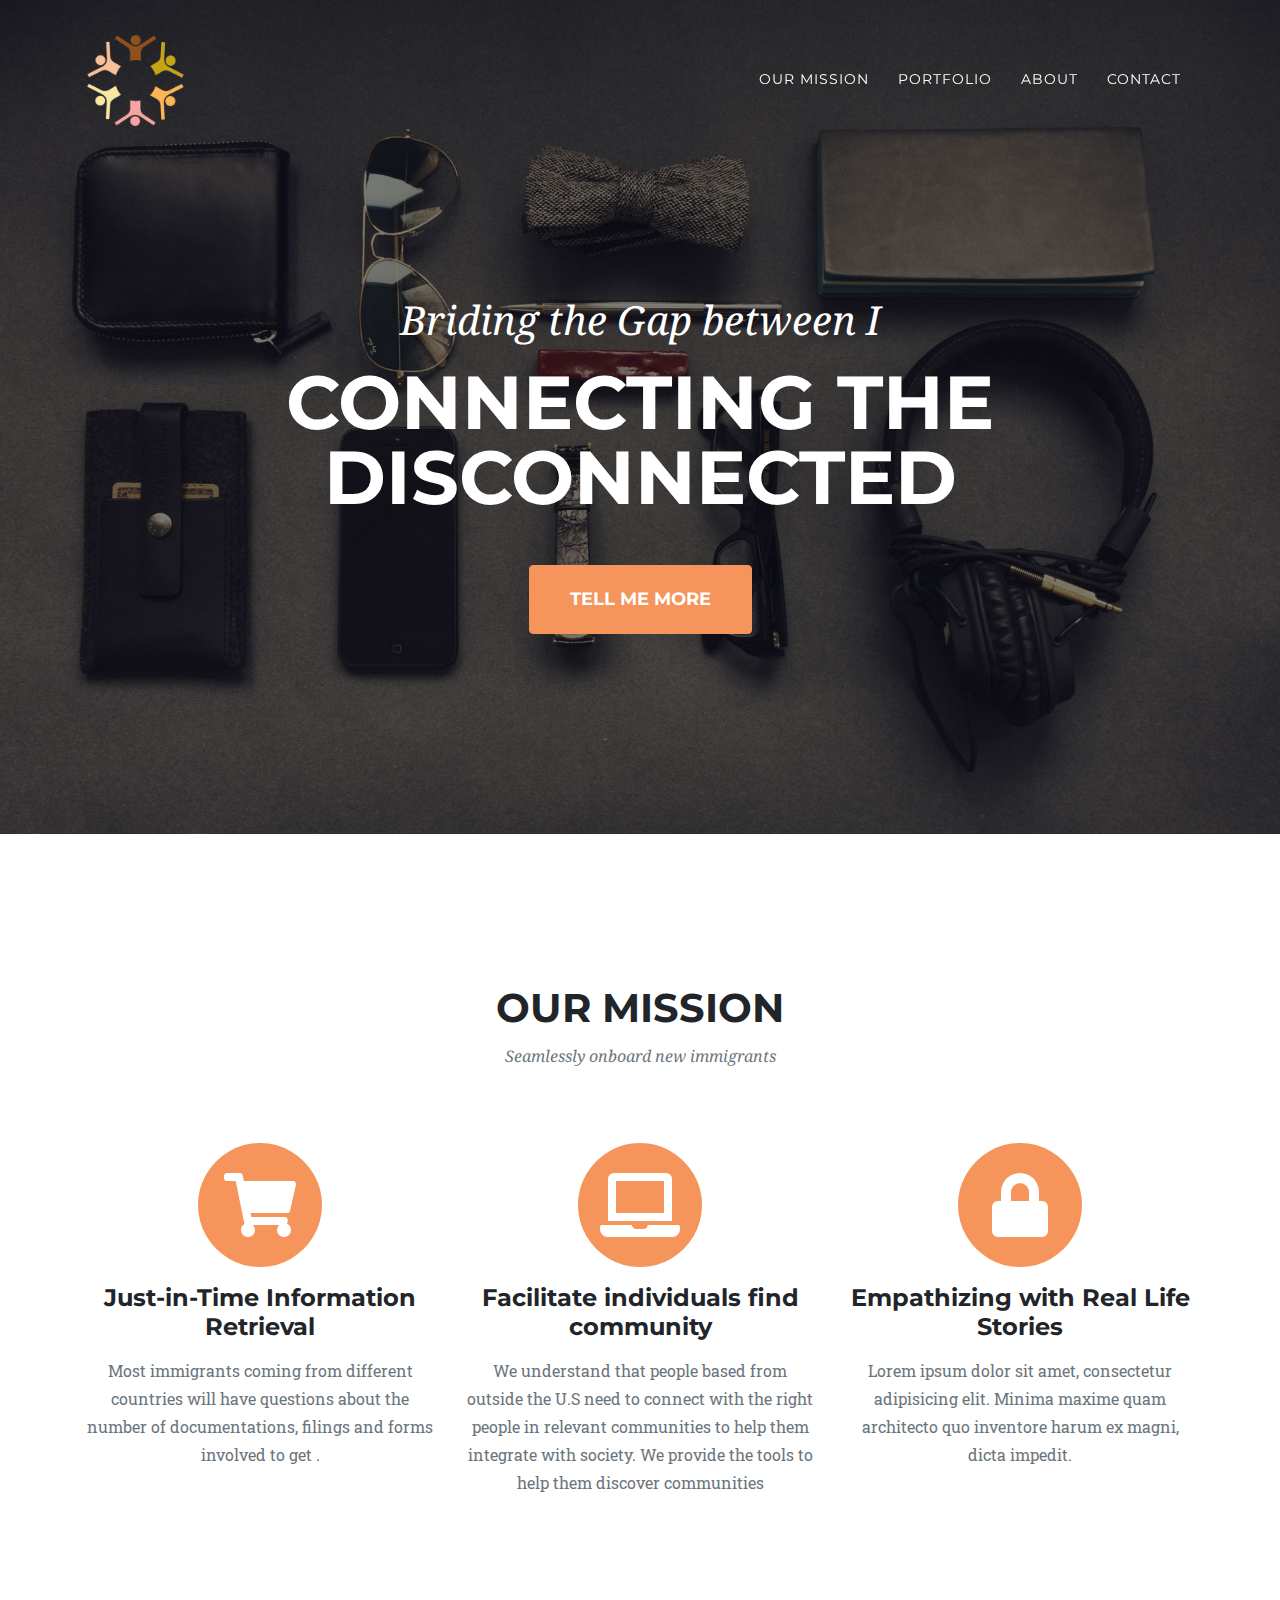
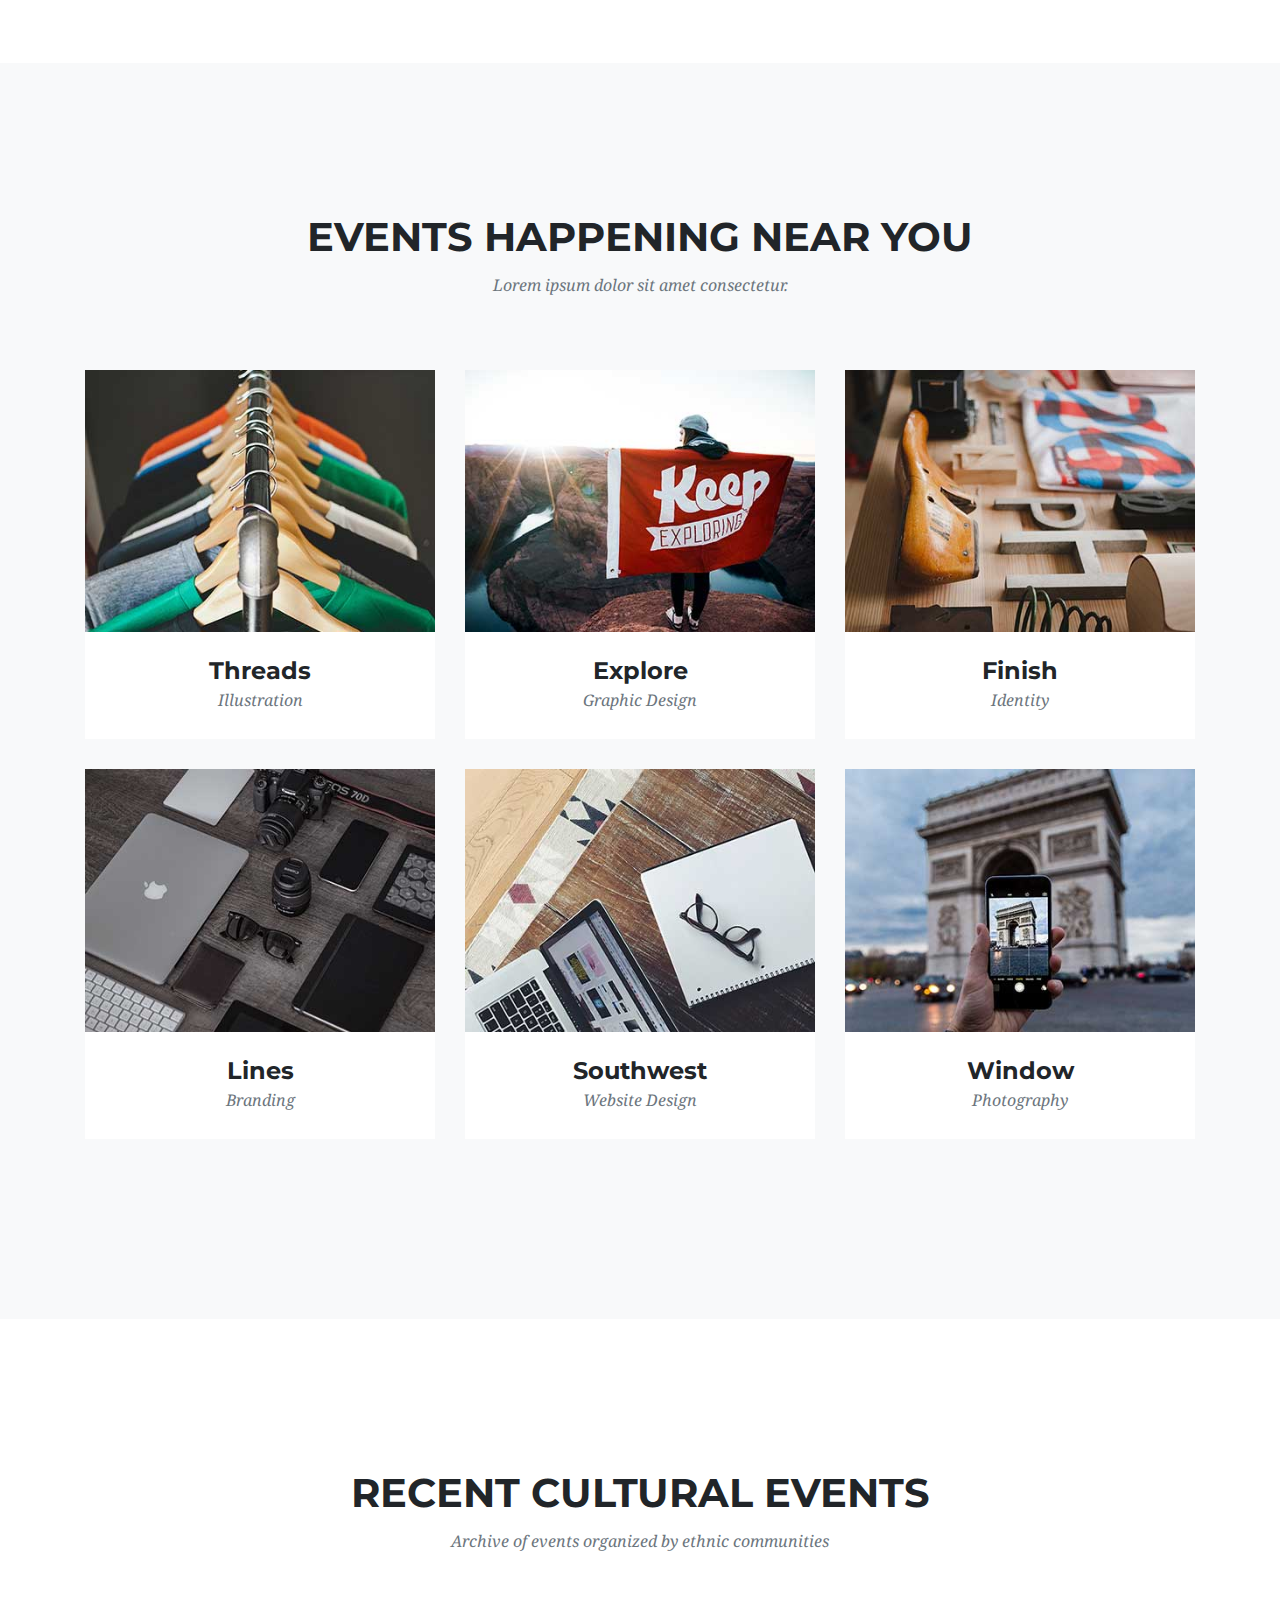
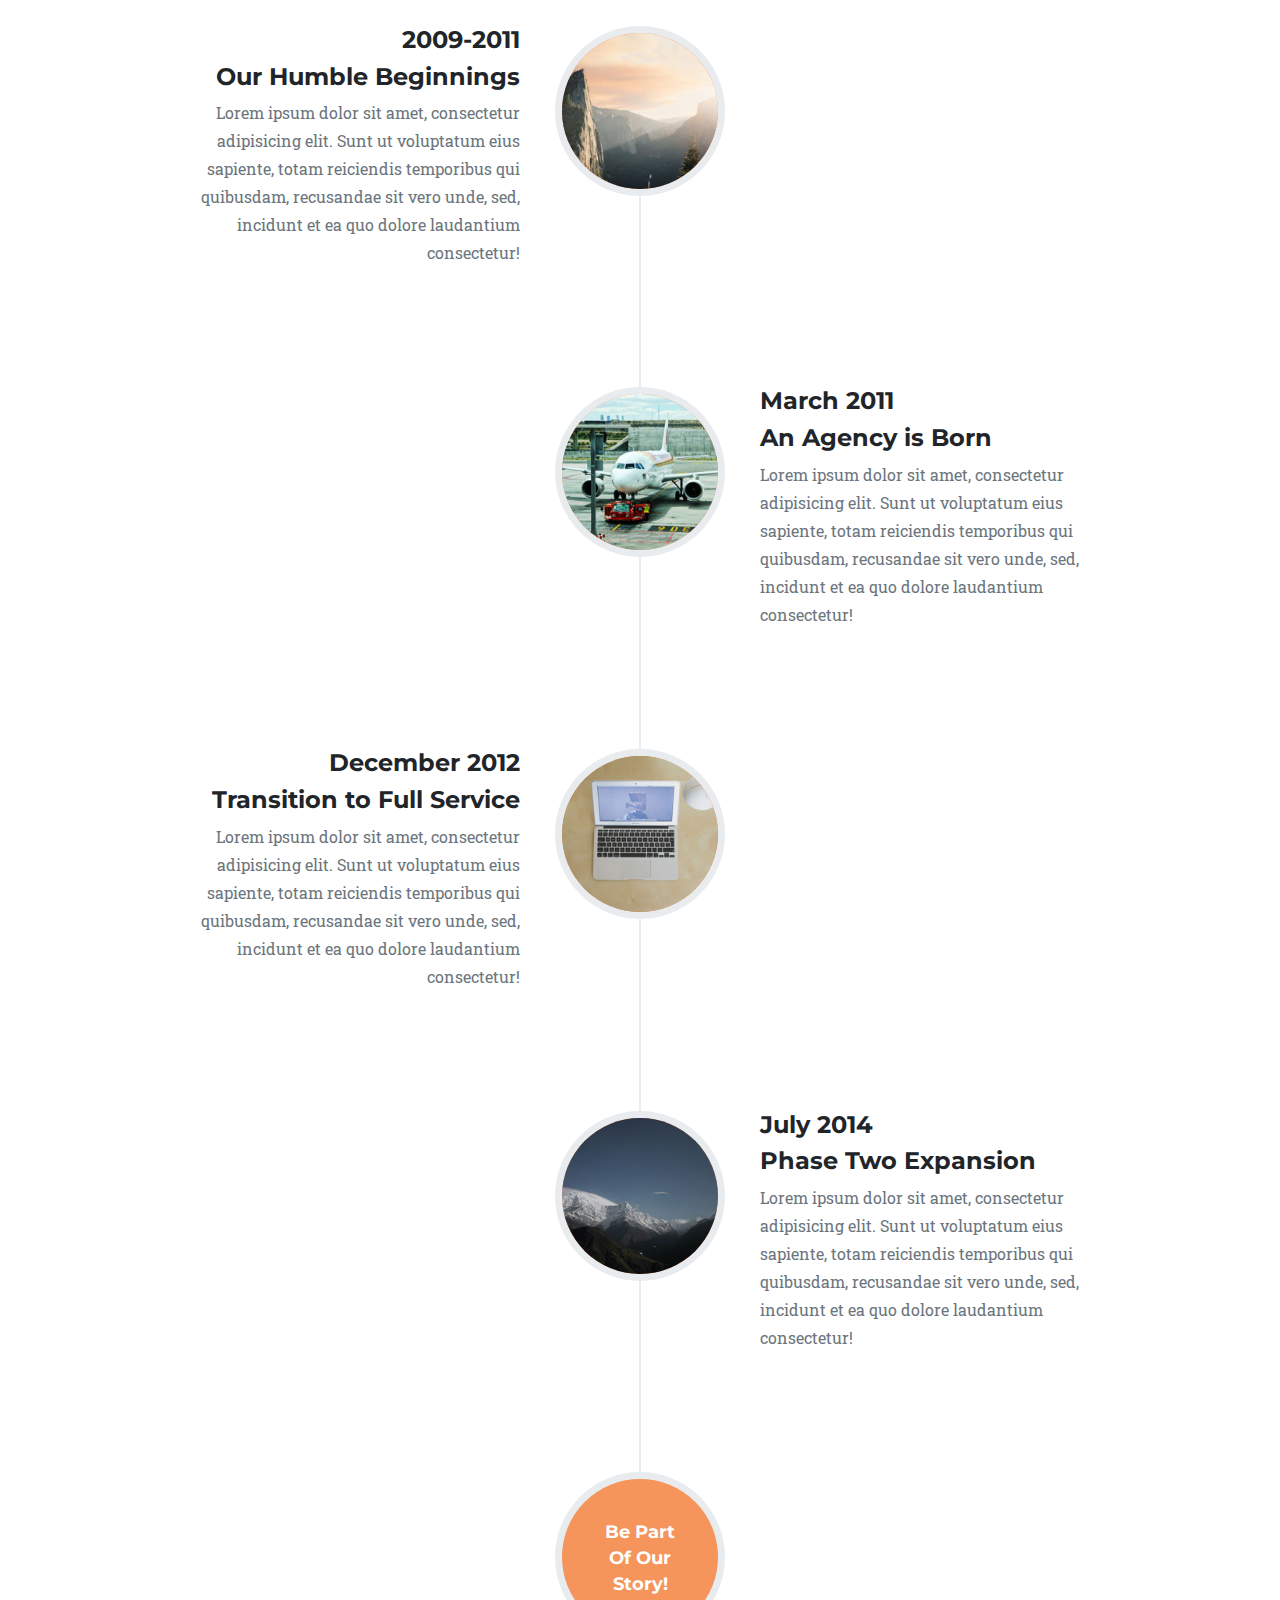
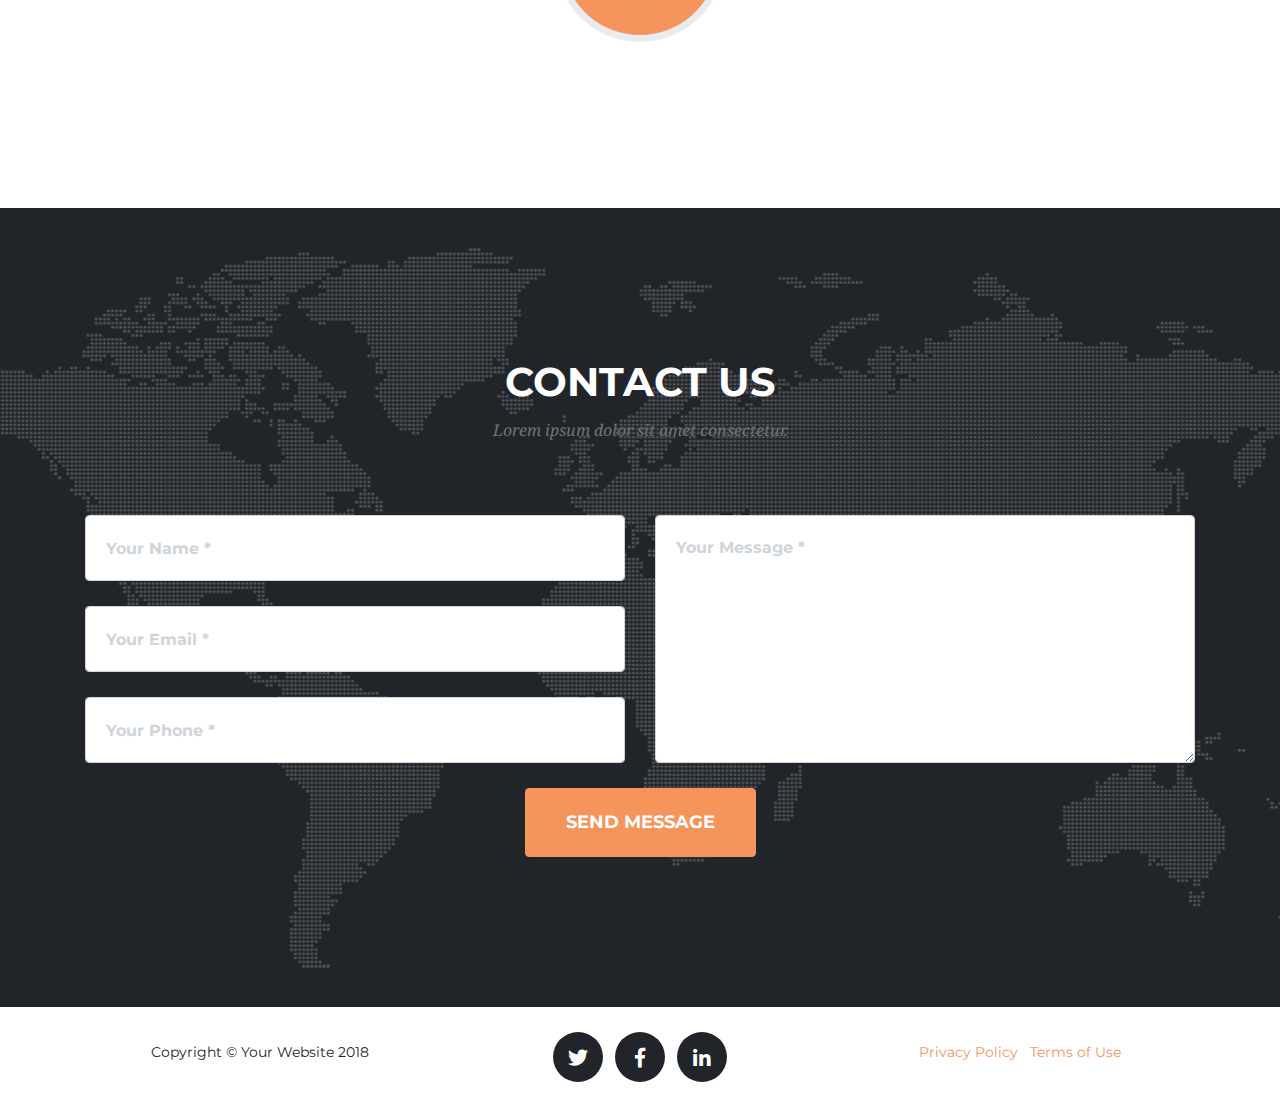
==== startbootstrap-agency/index.html @ 92b6372d "Add files via upload" ====
<!DOCTYPE html>
<html lang="en">
<!-- Mirrored from blackrockdigital.github.io/startbootstrap-agency/ by HTTrack Website Copier/3.x [XR&CO'2014], Sun, 14 Oct 2018 03:59:39 GMT -->
<!-- Added by HTTrack --><meta http-equiv="content-type" content="text/html;charset=utf-8" /><!-- /Added by HTTrack -->
<head>

    <meta charset="utf-8">
    <meta name="viewport" content="width=device-width, initial-scale=1, shrink-to-fit=no">
    <meta name="description" content="">
    <meta name="author" content="">

    <title>Agency - Start Bootstrap Theme</title>

    <!-- Bootstrap core CSS -->
    <link href="vendor/bootstrap/css/bootstrap.min.css" rel="stylesheet">

    <!-- Custom fonts for this template -->
    <link href="vendor/fontawesome-free/css/all.min.css" rel="stylesheet" type="text/css">
    <link href="https://fonts.googleapis.com/css?family=Montserrat:400,700" rel="stylesheet" type="text/css">
    <link href='https://fonts.googleapis.com/css?family=Kaushan+Script' rel='stylesheet' type='text/css'>
    <link href='https://fonts.googleapis.com/css?family=Droid+Serif:400,700,400italic,700italic' rel='stylesheet' type='text/css'>
    <link href='https://fonts.googleapis.com/css?family=Roboto+Slab:400,100,300,700' rel='stylesheet' type='text/css'>

    <!-- Custom styles for this template -->
    <link href="css/agency.min.css" rel="stylesheet">

  </head>

  <body id="page-top">

    <!-- Navigation -->
    <nav class="navbar navbar-expand-lg navbar-dark fixed-top" id="mainNav">
      <div class="container">
        <a class="navbar-brand js-scroll-trigger" id="logo" href="#page-top"><img src="img/logo.png"></a>
        <button class="navbar-toggler navbar-toggler-right" type="button" data-toggle="collapse" data-target="#navbarResponsive" aria-controls="navbarResponsive" aria-expanded="false" aria-label="Toggle navigation">
          Menu
          <i class="fas fa-bars"></i>
        </button>
        <div class="collapse navbar-collapse" id="navbarResponsive">
          <ul class="navbar-nav text-uppercase ml-auto">
            <li class="nav-item">
              <a class="nav-link js-scroll-trigger" href="#services">Our Mission</a>
            </li>
            <li class="nav-item">
              <a class="nav-link js-scroll-trigger" href="#portfolio">Portfolio</a>
            </li>
            <li class="nav-item">
              <a class="nav-link js-scroll-trigger" href="#about">About</a>
            </li>
            <li class="nav-item">
              <a class="nav-link js-scroll-trigger" href="#contact">Contact</a>
            </li>
          </ul>
        </div>
      </div>
    </nav>

    <!-- Header -->
    <header class="masthead">
      <div class="container">
        <div class="intro-text">
          <div class="intro-lead-in">Briding the Gap between I</div>
          <div class="intro-heading text-uppercase">Connecting the Disconnected</div>
          <a class="btn btn-primary btn-xl text-uppercase js-scroll-trigger" href="#services">Tell Me More</a>
        </div>
      </div>
    </header>

    <!-- Services -->
    <section id="services">
      <div class="container">
        <div class="row">
          <div class="col-lg-12 text-center">
            <h2 class="section-heading text-uppercase">Our Mission</h2>
            <h3 class="section-subheading text-muted">Seamlessly onboard new immigrants  </h3>
          </div>
        </div>
        <div class="row text-center">
          <div class="col-md-4">
            <span class="fa-stack fa-4x">
              <i class="fas fa-circle fa-stack-2x text-primary"></i>
              <i class="fas fa-shopping-cart fa-stack-1x fa-inverse"></i>
            </span>
            <h4 class="service-heading">Just-in-Time Information Retrieval</h4>
            <p class="text-muted">Most immigrants coming from different countries will have questions about the number of 
            documentations, filings and forms involved to get .</p>
          </div>
          <div class="col-md-4">
            <span class="fa-stack fa-4x">
              <i class="fas fa-circle fa-stack-2x text-primary"></i>
              <i class="fas fa-laptop fa-stack-1x fa-inverse"></i>
            </span>
            <h4 class="service-heading">Facilitate individuals find community</h4>
            <p class="text-muted">We understand that people based from outside the U.S need to connect with the right people in relevant  
            communities to help them integrate with society. We provide the tools to help them discover communities             
            </p>
          </div>
          <div class="col-md-4">
            <span class="fa-stack fa-4x">
              <i class="fas fa-circle fa-stack-2x text-primary"></i>
              <i class="fas fa-lock fa-stack-1x fa-inverse"></i>
            </span>
            <h4 class="service-heading">Empathizing with Real Life Stories</h4>
            <p class="text-muted">Lorem ipsum dolor sit amet, consectetur adipisicing elit. Minima maxime quam architecto quo inventore harum ex magni, dicta impedit.</p>
          </div>
        </div>
      </div>
    </section>

    <!-- Portfolio Grid -->
    <section class="bg-light" id="portfolio">
      <div class="container">
        <div class="row">
          <div class="col-lg-12 text-center">
            <h2 class="section-heading text-uppercase">Events Happening Near You</h2>
            <h3 class="section-subheading text-muted">Lorem ipsum dolor sit amet consectetur.</h3>
          </div>
        </div>
        <div class="row">
          <div class="col-md-4 col-sm-6 portfolio-item">
            <a class="portfolio-link" data-toggle="modal" href="#portfolioModal1">
              <div class="portfolio-hover">
                <div class="portfolio-hover-content">
                  <i class="fas fa-plus fa-3x"></i>
                </div>
              </div>
              <img class="img-fluid" src="img/portfolio/01-thumbnail.jpg" alt="">
            </a>
            <div class="portfolio-caption">
              <h4>Threads</h4>
              <p class="text-muted">Illustration</p>
            </div>
          </div>
          <div class="col-md-4 col-sm-6 portfolio-item">
            <a class="portfolio-link" data-toggle="modal" href="#portfolioModal2">
              <div class="portfolio-hover">
                <div class="portfolio-hover-content">
                  <i class="fas fa-plus fa-3x"></i>
                </div>
              </div>
              <img class="img-fluid" src="img/portfolio/02-thumbnail.jpg" alt="">
            </a>
            <div class="portfolio-caption">
              <h4>Explore</h4>
              <p class="text-muted">Graphic Design</p>
            </div>
          </div>
          <div class="col-md-4 col-sm-6 portfolio-item">
            <a class="portfolio-link" data-toggle="modal" href="#portfolioModal3">
              <div class="portfolio-hover">
                <div class="portfolio-hover-content">
                  <i class="fas fa-plus fa-3x"></i>
                </div>
              </div>
              <img class="img-fluid" src="img/portfolio/03-thumbnail.jpg" alt="">
            </a>
            <div class="portfolio-caption">
              <h4>Finish</h4>
              <p class="text-muted">Identity</p>
            </div>
          </div>
          <div class="col-md-4 col-sm-6 portfolio-item">
            <a class="portfolio-link" data-toggle="modal" href="#portfolioModal4">
              <div class="portfolio-hover">
                <div class="portfolio-hover-content">
                  <i class="fas fa-plus fa-3x"></i>
                </div>
              </div>
              <img class="img-fluid" src="img/portfolio/04-thumbnail.jpg" alt="">
            </a>
            <div class="portfolio-caption">
              <h4>Lines</h4>
              <p class="text-muted">Branding</p>
            </div>
          </div>
          <div class="col-md-4 col-sm-6 portfolio-item">
            <a class="portfolio-link" data-toggle="modal" href="#portfolioModal5">
              <div class="portfolio-hover">
                <div class="portfolio-hover-content">
                  <i class="fas fa-plus fa-3x"></i>
                </div>
              </div>
              <img class="img-fluid" src="img/portfolio/05-thumbnail.jpg" alt="">
            </a>
            <div class="portfolio-caption">
              <h4>Southwest</h4>
              <p class="text-muted">Website Design</p>
            </div>
          </div>
          <div class="col-md-4 col-sm-6 portfolio-item">
            <a class="portfolio-link" data-toggle="modal" href="#portfolioModal6">
              <div class="portfolio-hover">
                <div class="portfolio-hover-content">
                  <i class="fas fa-plus fa-3x"></i>
                </div>
              </div>
              <img class="img-fluid" src="img/portfolio/06-thumbnail.jpg" alt="">
            </a>
            <div class="portfolio-caption">
              <h4>Window</h4>
              <p class="text-muted">Photography</p>
            </div>
          </div>
        </div>
      </div>
    </section>

    <!-- About -->
    <section id="about">
      <div class="container">
        <div class="row">
          <div class="col-lg-12 text-center">
            <h2 class="section-heading text-uppercase">Recent Cultural Events</h2>
            <h3 class="section-subheading text-muted">Archive of events organized by ethnic communities</h3>
          </div>
        </div>
        <div class="row">
          <div class="col-lg-12">
            <ul class="timeline">
              <li>
                <div class="timeline-image">
                  <img class="rounded-circle img-fluid" src="img/about/1.jpg" alt="">
                </div>
                <div class="timeline-panel">
                  <div class="timeline-heading">
                    <h4>2009-2011</h4>
                    <h4 class="subheading">Our Humble Beginnings</h4>
                  </div>
                  <div class="timeline-body">
                    <p class="text-muted">Lorem ipsum dolor sit amet, consectetur adipisicing elit. Sunt ut voluptatum eius sapiente, totam reiciendis temporibus qui quibusdam, recusandae sit vero unde, sed, incidunt et ea quo dolore laudantium consectetur!</p>
                  </div>
                </div>
              </li>
              <li class="timeline-inverted">
                <div class="timeline-image">
                  <img class="rounded-circle img-fluid" src="img/about/2.jpg" alt="">
                </div>
                <div class="timeline-panel">
                  <div class="timeline-heading">
                    <h4>March 2011</h4>
                    <h4 class="subheading">An Agency is Born</h4>
                  </div>
                  <div class="timeline-body">
                    <p class="text-muted">Lorem ipsum dolor sit amet, consectetur adipisicing elit. Sunt ut voluptatum eius sapiente, totam reiciendis temporibus qui quibusdam, recusandae sit vero unde, sed, incidunt et ea quo dolore laudantium consectetur!</p>
                  </div>
                </div>
              </li>
              <li>
                <div class="timeline-image">
                  <img class="rounded-circle img-fluid" src="img/about/3.jpg" alt="">
                </div>
                <div class="timeline-panel">
                  <div class="timeline-heading">
                    <h4>December 2012</h4>
                    <h4 class="subheading">Transition to Full Service</h4>
                  </div>
                  <div class="timeline-body">
                    <p class="text-muted">Lorem ipsum dolor sit amet, consectetur adipisicing elit. Sunt ut voluptatum eius sapiente, totam reiciendis temporibus qui quibusdam, recusandae sit vero unde, sed, incidunt et ea quo dolore laudantium consectetur!</p>
                  </div>
                </div>
              </li>
              <li class="timeline-inverted">
                <div class="timeline-image">
                  <img class="rounded-circle img-fluid" src="img/about/4.jpg" alt="">
                </div>
                <div class="timeline-panel">
                  <div class="timeline-heading">
                    <h4>July 2014</h4>
                    <h4 class="subheading">Phase Two Expansion</h4>
                  </div>
                  <div class="timeline-body">
                    <p class="text-muted">Lorem ipsum dolor sit amet, consectetur adipisicing elit. Sunt ut voluptatum eius sapiente, totam reiciendis temporibus qui quibusdam, recusandae sit vero unde, sed, incidunt et ea quo dolore laudantium consectetur!</p>
                  </div>
                </div>
              </li>
              <li class="timeline-inverted">
                <div class="timeline-image">
                  <h4>Be Part
                    <br>Of Our
                    <br>Story!</h4>
                </div>
              </li>
            </ul>
          </div>
        </div>
      </div>
    </section>

    <!-- Contact -->
    <section id="contact">
      <div class="container">
        <div class="row">
          <div class="col-lg-12 text-center">
            <h2 class="section-heading text-uppercase">Contact Us</h2>
            <h3 class="section-subheading text-muted">Lorem ipsum dolor sit amet consectetur.</h3>
          </div>
        </div>
        <div class="row">
          <div class="col-lg-12">
            <form id="contactForm" name="sentMessage" novalidate="novalidate">
              <div class="row">
                <div class="col-md-6">
                  <div class="form-group">
                    <input class="form-control" id="name" type="text" placeholder="Your Name *" required="required" data-validation-required-message="Please enter your name.">
                    <p class="help-block text-danger"></p>
                  </div>
                  <div class="form-group">
                    <input class="form-control" id="email" type="email" placeholder="Your Email *" required="required" data-validation-required-message="Please enter your email address.">
                    <p class="help-block text-danger"></p>
                  </div>
                  <div class="form-group">
                    <input class="form-control" id="phone" type="tel" placeholder="Your Phone *" required="required" data-validation-required-message="Please enter your phone number.">
                    <p class="help-block text-danger"></p>
                  </div>
                </div>
                <div class="col-md-6">
                  <div class="form-group">
                    <textarea class="form-control" id="message" placeholder="Your Message *" required="required" data-validation-required-message="Please enter a message."></textarea>
                    <p class="help-block text-danger"></p>
                  </div>
                </div>
                <div class="clearfix"></div>
                <div class="col-lg-12 text-center">
                  <div id="success"></div>
                  <button id="sendMessageButton" class="btn btn-primary btn-xl text-uppercase" type="submit">Send Message</button>
                </div>
              </div>
            </form>
          </div>
        </div>
      </div>
    </section>

    <!-- Footer -->
    <footer>
      <div class="container">
        <div class="row">
          <div class="col-md-4">
            <span class="copyright">Copyright &copy; Your Website 2018</span>
          </div>
          <div class="col-md-4">
            <ul class="list-inline social-buttons">
              <li class="list-inline-item">
                <a href="#">
                  <i class="fab fa-twitter"></i>
                </a>
              </li>
              <li class="list-inline-item">
                <a href="#">
                  <i class="fab fa-facebook-f"></i>
                </a>
              </li>
              <li class="list-inline-item">
                <a href="#">
                  <i class="fab fa-linkedin-in"></i>
                </a>
              </li>
            </ul>
          </div>
          <div class="col-md-4">
            <ul class="list-inline quicklinks">
              <li class="list-inline-item">
                <a href="#">Privacy Policy</a>
              </li>
              <li class="list-inline-item">
                <a href="#">Terms of Use</a>
              </li>
            </ul>
          </div>
        </div>
      </div>
    </footer>

    <!-- Portfolio Modals -->

    <!-- Modal 1 -->
    <div class="portfolio-modal modal fade" id="portfolioModal1" tabindex="-1" role="dialog" aria-hidden="true">
      <div class="modal-dialog">
        <div class="modal-content">
          <div class="close-modal" data-dismiss="modal">
            <div class="lr">
              <div class="rl"></div>
            </div>
          </div>
          <div class="container">
            <div class="row">
              <div class="col-lg-8 mx-auto">
                <div class="modal-body">
                  <!-- Project Details Go Here -->
                  <h2 class="text-uppercase">Project Name</h2>
                  <p class="item-intro text-muted">Lorem ipsum dolor sit amet consectetur.</p>
                  <img class="img-fluid d-block mx-auto" src="img/portfolio/01-full.jpg" alt="">
                  <p>Use this area to describe your project. Lorem ipsum dolor sit amet, consectetur adipisicing elit. Est blanditiis dolorem culpa incidunt minus dignissimos deserunt repellat aperiam quasi sunt officia expedita beatae cupiditate, maiores repudiandae, nostrum, reiciendis facere nemo!</p>
                  <ul class="list-inline">
                    <li>Date: January 2017</li>
                    <li>Client: Threads</li>
                    <li>Category: Illustration</li>
                  </ul>
                  <button class="btn btn-primary" data-dismiss="modal" type="button">
                    <i class="fas fa-times"></i>
                    Close Project</button>
                </div>
              </div>
            </div>
          </div>
        </div>
      </div>
    </div>

    <!-- Modal 2 -->
    <div class="portfolio-modal modal fade" id="portfolioModal2" tabindex="-1" role="dialog" aria-hidden="true">
      <div class="modal-dialog">
        <div class="modal-content">
          <div class="close-modal" data-dismiss="modal">
            <div class="lr">
              <div class="rl"></div>
            </div>
          </div>
          <div class="container">
            <div class="row">
              <div class="col-lg-8 mx-auto">
                <div class="modal-body">
                  <!-- Project Details Go Here -->
                  <h2 class="text-uppercase">Project Name</h2>
                  <p class="item-intro text-muted">Lorem ipsum dolor sit amet consectetur.</p>
                  <img class="img-fluid d-block mx-auto" src="img/portfolio/02-full.jpg" alt="">
                  <p>Use this area to describe your project. Lorem ipsum dolor sit amet, consectetur adipisicing elit. Est blanditiis dolorem culpa incidunt minus dignissimos deserunt repellat aperiam quasi sunt officia expedita beatae cupiditate, maiores repudiandae, nostrum, reiciendis facere nemo!</p>
                  <ul class="list-inline">
                    <li>Date: January 2017</li>
                    <li>Client: Explore</li>
                    <li>Category: Graphic Design</li>
                  </ul>
                  <button class="btn btn-primary" data-dismiss="modal" type="button">
                    <i class="fas fa-times"></i>
                    Close Project</button>
                </div>
              </div>
            </div>
          </div>
        </div>
      </div>
    </div>

    <!-- Modal 3 -->
    <div class="portfolio-modal modal fade" id="portfolioModal3" tabindex="-1" role="dialog" aria-hidden="true">
      <div class="modal-dialog">
        <div class="modal-content">
          <div class="close-modal" data-dismiss="modal">
            <div class="lr">
              <div class="rl"></div>
            </div>
          </div>
          <div class="container">
            <div class="row">
              <div class="col-lg-8 mx-auto">
                <div class="modal-body">
                  <!-- Project Details Go Here -->
                  <h2 class="text-uppercase">Project Name</h2>
                  <p class="item-intro text-muted">Lorem ipsum dolor sit amet consectetur.</p>
                  <img class="img-fluid d-block mx-auto" src="img/portfolio/03-full.jpg" alt="">
                  <p>Use this area to describe your project. Lorem ipsum dolor sit amet, consectetur adipisicing elit. Est blanditiis dolorem culpa incidunt minus dignissimos deserunt repellat aperiam quasi sunt officia expedita beatae cupiditate, maiores repudiandae, nostrum, reiciendis facere nemo!</p>
                  <ul class="list-inline">
                    <li>Date: January 2017</li>
                    <li>Client: Finish</li>
                    <li>Category: Identity</li>
                  </ul>
                  <button class="btn btn-primary" data-dismiss="modal" type="button">
                    <i class="fas fa-times"></i>
                    Close Project</button>
                </div>
              </div>
            </div>
          </div>
        </div>
      </div>
    </div>

    <!-- Modal 4 -->
    <div class="portfolio-modal modal fade" id="portfolioModal4" tabindex="-1" role="dialog" aria-hidden="true">
      <div class="modal-dialog">
        <div class="modal-content">
          <div class="close-modal" data-dismiss="modal">
            <div class="lr">
              <div class="rl"></div>
            </div>
          </div>
          <div class="container">
            <div class="row">
              <div class="col-lg-8 mx-auto">
                <div class="modal-body">
                  <!-- Project Details Go Here -->
                  <h2 class="text-uppercase">Project Name</h2>
                  <p class="item-intro text-muted">Lorem ipsum dolor sit amet consectetur.</p>
                  <img class="img-fluid d-block mx-auto" src="img/portfolio/04-full.jpg" alt="">
                  <p>Use this area to describe your project. Lorem ipsum dolor sit amet, consectetur adipisicing elit. Est blanditiis dolorem culpa incidunt minus dignissimos deserunt repellat aperiam quasi sunt officia expedita beatae cupiditate, maiores repudiandae, nostrum, reiciendis facere nemo!</p>
                  <ul class="list-inline">
                    <li>Date: January 2017</li>
                    <li>Client: Lines</li>
                    <li>Category: Branding</li>
                  </ul>
                  <button class="btn btn-primary" data-dismiss="modal" type="button">
                    <i class="fas fa-times"></i>
                    Close Project</button>
                </div>
              </div>
            </div>
          </div>
        </div>
      </div>
    </div>

    <!-- Modal 5 -->
    <div class="portfolio-modal modal fade" id="portfolioModal5" tabindex="-1" role="dialog" aria-hidden="true">
      <div class="modal-dialog">
        <div class="modal-content">
          <div class="close-modal" data-dismiss="modal">
            <div class="lr">
              <div class="rl"></div>
            </div>
          </div>
          <div class="container">
            <div class="row">
              <div class="col-lg-8 mx-auto">
                <div class="modal-body">
                  <!-- Project Details Go Here -->
                  <h2 class="text-uppercase">Project Name</h2>
                  <p class="item-intro text-muted">Lorem ipsum dolor sit amet consectetur.</p>
                  <img class="img-fluid d-block mx-auto" src="img/portfolio/05-full.jpg" alt="">
                  <p>Use this area to describe your project. Lorem ipsum dolor sit amet, consectetur adipisicing elit. Est blanditiis dolorem culpa incidunt minus dignissimos deserunt repellat aperiam quasi sunt officia expedita beatae cupiditate, maiores repudiandae, nostrum, reiciendis facere nemo!</p>
                  <ul class="list-inline">
                    <li>Date: January 2017</li>
                    <li>Client: Southwest</li>
                    <li>Category: Website Design</li>
                  </ul>
                  <button class="btn btn-primary" data-dismiss="modal" type="button">
                    <i class="fas fa-times"></i>
                    Close Project</button>
                </div>
              </div>
            </div>
          </div>
        </div>
      </div>
    </div>

    <!-- Modal 6 -->
    <div class="portfolio-modal modal fade" id="portfolioModal6" tabindex="-1" role="dialog" aria-hidden="true">
      <div class="modal-dialog">
        <div class="modal-content">
          <div class="close-modal" data-dismiss="modal">
            <div class="lr">
              <div class="rl"></div>
            </div>
          </div>
          <div class="container">
            <div class="row">
              <div class="col-lg-8 mx-auto">
                <div class="modal-body">
                  <!-- Project Details Go Here -->
                  <h2 class="text-uppercase">Project Name</h2>
                  <p class="item-intro text-muted">Lorem ipsum dolor sit amet consectetur.</p>
                  <img class="img-fluid d-block mx-auto" src="img/portfolio/06-full.jpg" alt="">
                  <p>Use this area to describe your project. Lorem ipsum dolor sit amet, consectetur adipisicing elit. Est blanditiis dolorem culpa incidunt minus dignissimos deserunt repellat aperiam quasi sunt officia expedita beatae cupiditate, maiores repudiandae, nostrum, reiciendis facere nemo!</p>
                  <ul class="list-inline">
                    <li>Date: January 2017</li>
                    <li>Client: Window</li>
                    <li>Category: Photography</li>
                  </ul>
                  <button class="btn btn-primary" data-dismiss="modal" type="button">
                    <i class="fas fa-times"></i>
                    Close Project</button>
                </div>
              </div>
            </div>
          </div>
        </div>
      </div>
    </div>

    <!-- Bootstrap core JavaScript -->
    <script src="vendor/jquery/jquery.min.js"></script>
    <script src="vendor/bootstrap/js/bootstrap.bundle.min.js"></script>

    <!-- Plugin JavaScript -->
    <script src="vendor/jquery-easing/jquery.easing.min.js"></script>

    <!-- Contact form JavaScript -->
    <script src="js/jqBootstrapValidation.js"></script>
    <script src="js/contact_me.js"></script>

    <!-- Custom scripts for this template -->
    <script src="js/agency.min.js"></script>

  </body>


<!-- Mirrored from blackrockdigital.github.io/startbootstrap-agency/ by HTTrack Website Copier/3.x [XR&CO'2014], Sun, 14 Oct 2018 03:59:47 GMT -->
</html>
---- startbootstrap-agency/vendor/fontawesome-free/css/all.min.css ----
/*!
 * Font Awesome Free 5.3.1 by @fontawesome - https://fontawesome.com
 * License - https://fontawesome.com/license/free (Icons: CC BY 4.0, Fonts: SIL OFL 1.1, Code: MIT License)
 */
.fa,.fab,.fal,.far,.fas{-moz-osx-font-smoothing:grayscale;-webkit-font-smoothing:antialiased;display:inline-block;font-style:normal;font-variant:normal;text-rendering:auto;line-height:1}.fa-lg{font-size:1.33333em;line-height:.75em;vertical-align:-.0667em}.fa-xs{font-size:.75em}.fa-sm{font-size:.875em}.fa-1x{font-size:1em}.fa-2x{font-size:2em}.fa-3x{font-size:3em}.fa-4x{font-size:4em}.fa-5x{font-size:5em}.fa-6x{font-size:6em}.fa-7x{font-size:7em}.fa-8x{font-size:8em}.fa-9x{font-size:9em}.fa-10x{font-size:10em}.fa-fw{text-align:center;width:1.25em}.fa-ul{list-style-type:none;margin-left:2.5em;padding-left:0}.fa-ul>li{position:relative}.fa-li{left:-2em;position:absolute;text-align:center;width:2em;line-height:inherit}.fa-border{border:.08em solid #eee;border-radius:.1em;padding:.2em .25em .15em}.fa-pull-left{float:left}.fa-pull-right{float:right}.fa.fa-pull-left,.fab.fa-pull-left,.fal.fa-pull-left,.far.fa-pull-left,.fas.fa-pull-left{margin-right:.3em}.fa.fa-pull-right,.fab.fa-pull-right,.fal.fa-pull-right,.far.fa-pull-right,.fas.fa-pull-right{margin-left:.3em}.fa-spin{animation:fa-spin 2s infinite linear}.fa-pulse{animation:fa-spin 1s infinite steps(8)}@keyframes fa-spin{0%{transform:rotate(0deg)}to{transform:rotate(1turn)}}.fa-rotate-90{-ms-filter:"progid:DXImageTransform.Microsoft.BasicImage(rotation=1)";transform:rotate(90deg)}.fa-rotate-180{-ms-filter:"progid:DXImageTransform.Microsoft.BasicImage(rotation=2)";transform:rotate(180deg)}.fa-rotate-270{-ms-filter:"progid:DXImageTransform.Microsoft.BasicImage(rotation=3)";transform:rotate(270deg)}.fa-flip-horizontal{-ms-filter:"progid:DXImageTransform.Microsoft.BasicImage(rotation=0, mirror=1)";transform:scaleX(-1)}.fa-flip-vertical{transform:scaleY(-1)}.fa-flip-horizontal.fa-flip-vertical,.fa-flip-vertical{-ms-filter:"progid:DXImageTransform.Microsoft.BasicImage(rotation=2, mirror=1)"}.fa-flip-horizontal.fa-flip-vertical{transform:scale(-1)}:root .fa-flip-horizontal,:root .fa-flip-vertical,:root .fa-rotate-90,:root .fa-rotate-180,:root .fa-rotate-270{-webkit-filter:none;filter:none}.fa-stack{display:inline-block;height:2em;line-height:2em;position:relative;vertical-align:middle;width:2em}.fa-stack-1x,.fa-stack-2x{left:0;position:absolute;text-align:center;width:100%}.fa-stack-1x{line-height:inherit}.fa-stack-2x{font-size:2em}.fa-inverse{color:#fff}.fa-500px:before{content:"\f26e"}.fa-accessible-icon:before{content:"\f368"}.fa-accusoft:before{content:"\f369"}.fa-ad:before{content:"\f641"}.fa-address-book:before{content:"\f2b9"}.fa-address-card:before{content:"\f2bb"}.fa-adjust:before{content:"\f042"}.fa-adn:before{content:"\f170"}.fa-adversal:before{content:"\f36a"}.fa-affiliatetheme:before{content:"\f36b"}.fa-air-freshener:before{content:"\f5d0"}.fa-algolia:before{content:"\f36c"}.fa-align-center:before{content:"\f037"}.fa-align-justify:before{content:"\f039"}.fa-align-left:before{content:"\f036"}.fa-align-right:before{content:"\f038"}.fa-alipay:before{content:"\f642"}.fa-allergies:before{content:"\f461"}.fa-amazon:before{content:"\f270"}.fa-amazon-pay:before{content:"\f42c"}.fa-ambulance:before{content:"\f0f9"}.fa-american-sign-language-interpreting:before{content:"\f2a3"}.fa-amilia:before{content:"\f36d"}.fa-anchor:before{content:"\f13d"}.fa-android:before{content:"\f17b"}.fa-angellist:before{content:"\f209"}.fa-angle-double-down:before{content:"\f103"}.fa-angle-double-left:before{content:"\f100"}.fa-angle-double-right:before{content:"\f101"}.fa-angle-double-up:before{content:"\f102"}.fa-angle-down:before{content:"\f107"}.fa-angle-left:before{content:"\f104"}.fa-angle-right:before{content:"\f105"}.fa-angle-up:before{content:"\f106"}.fa-angry:before{content:"\f556"}.fa-angrycreative:before{content:"\f36e"}.fa-angular:before{content:"\f420"}.fa-ankh:before{content:"\f644"}.fa-app-store:before{content:"\f36f"}.fa-app-store-ios:before{content:"\f370"}.fa-apper:before{content:"\f371"}.fa-apple:before{content:"\f179"}.fa-apple-alt:before{content:"\f5d1"}.fa-apple-pay:before{content:"\f415"}.fa-archive:before{content:"\f187"}.fa-archway:before{content:"\f557"}.fa-arrow-alt-circle-down:before{content:"\f358"}.fa-arrow-alt-circle-left:before{content:"\f359"}.fa-arrow-alt-circle-right:before{content:"\f35a"}.fa-arrow-alt-circle-up:before{content:"\f35b"}.fa-arrow-circle-down:before{content:"\f0ab"}.fa-arrow-circle-left:before{content:"\f0a8"}.fa-arrow-circle-right:before{content:"\f0a9"}.fa-arrow-circle-up:before{content:"\f0aa"}.fa-arrow-down:before{content:"\f063"}.fa-arrow-left:before{content:"\f060"}.fa-arrow-right:before{content:"\f061"}.fa-arrow-up:before{content:"\f062"}.fa-arrows-alt:before{content:"\f0b2"}.fa-arrows-alt-h:before{content:"\f337"}.fa-arrows-alt-v:before{content:"\f338"}.fa-assistive-listening-systems:before{content:"\f2a2"}.fa-asterisk:before{content:"\f069"}.fa-asymmetrik:before{content:"\f372"}.fa-at:before{content:"\f1fa"}.fa-atlas:before{content:"\f558"}.fa-atom:before{content:"\f5d2"}.fa-audible:before{content:"\f373"}.fa-audio-description:before{content:"\f29e"}.fa-autoprefixer:before{content:"\f41c"}.fa-avianex:before{content:"\f374"}.fa-aviato:before{content:"\f421"}.fa-award:before{content:"\f559"}.fa-aws:before{content:"\f375"}.fa-backspace:before{content:"\f55a"}.fa-backward:before{content:"\f04a"}.fa-balance-scale:before{content:"\f24e"}.fa-ban:before{content:"\f05e"}.fa-band-aid:before{content:"\f462"}.fa-bandcamp:before{content:"\f2d5"}.fa-barcode:before{content:"\f02a"}.fa-bars:before{content:"\f0c9"}.fa-baseball-ball:before{content:"\f433"}.fa-basketball-ball:before{content:"\f434"}.fa-bath:before{content:"\f2cd"}.fa-battery-empty:before{content:"\f244"}.fa-battery-full:before{content:"\f240"}.fa-battery-half:before{content:"\f242"}.fa-battery-quarter:before{content:"\f243"}.fa-battery-three-quarters:before{content:"\f241"}.fa-bed:before{content:"\f236"}.fa-beer:before{content:"\f0fc"}.fa-behance:before{content:"\f1b4"}.fa-behance-square:before{content:"\f1b5"}.fa-bell:before{content:"\f0f3"}.fa-bell-slash:before{content:"\f1f6"}.fa-bezier-curve:before{content:"\f55b"}.fa-bible:before{content:"\f647"}.fa-bicycle:before{content:"\f206"}.fa-bimobject:before{content:"\f378"}.fa-binoculars:before{content:"\f1e5"}.fa-birthday-cake:before{content:"\f1fd"}.fa-bitbucket:before{content:"\f171"}.fa-bitcoin:before{content:"\f379"}.fa-bity:before{content:"\f37a"}.fa-black-tie:before{content:"\f27e"}.fa-blackberry:before{content:"\f37b"}.fa-blender:before{content:"\f517"}.fa-blind:before{content:"\f29d"}.fa-blogger:before{content:"\f37c"}.fa-blogger-b:before{content:"\f37d"}.fa-bluetooth:before{content:"\f293"}.fa-bluetooth-b:before{content:"\f294"}.fa-bold:before{content:"\f032"}.fa-bolt:before{content:"\f0e7"}.fa-bomb:before{content:"\f1e2"}.fa-bone:before{content:"\f5d7"}.fa-bong:before{content:"\f55c"}.fa-book:before{content:"\f02d"}.fa-book-open:before{content:"\f518"}.fa-book-reader:before{content:"\f5da"}.fa-bookmark:before{content:"\f02e"}.fa-bowling-ball:before{content:"\f436"}.fa-box:before{content:"\f466"}.fa-box-open:before{content:"\f49e"}.fa-boxes:before{content:"\f468"}.fa-braille:before{content:"\f2a1"}.fa-brain:before{content:"\f5dc"}.fa-briefcase:before{content:"\f0b1"}.fa-briefcase-medical:before{content:"\f469"}.fa-broadcast-tower:before{content:"\f519"}.fa-broom:before{content:"\f51a"}.fa-brush:before{content:"\f55d"}.fa-btc:before{content:"\f15a"}.fa-bug:before{content:"\f188"}.fa-building:before{content:"\f1ad"}.fa-bullhorn:before{content:"\f0a1"}.fa-bullseye:before{content:"\f140"}.fa-burn:before{content:"\f46a"}.fa-buromobelexperte:before{content:"\f37f"}.fa-bus:before{content:"\f207"}.fa-bus-alt:before{content:"\f55e"}.fa-business-time:before{content:"\f64a"}.fa-buysellads:before{content:"\f20d"}.fa-calculator:before{content:"\f1ec"}.fa-calendar:before{content:"\f133"}.fa-calendar-alt:before{content:"\f073"}.fa-calendar-check:before{content:"\f274"}.fa-calendar-minus:before{content:"\f272"}.fa-calendar-plus:before{content:"\f271"}.fa-calendar-times:before{content:"\f273"}.fa-camera:before{content:"\f030"}.fa-camera-retro:before{content:"\f083"}.fa-cannabis:before{content:"\f55f"}.fa-capsules:before{content:"\f46b"}.fa-car:before{content:"\f1b9"}.fa-car-alt:before{content:"\f5de"}.fa-car-battery:before{content:"\f5df"}.fa-car-crash:before{content:"\f5e1"}.fa-car-side:before{content:"\f5e4"}.fa-caret-down:before{content:"\f0d7"}.fa-caret-left:before{content:"\f0d9"}.fa-caret-right:before{content:"\f0da"}.fa-caret-square-down:before{content:"\f150"}.fa-caret-square-left:before{content:"\f191"}.fa-caret-square-right:before{content:"\f152"}.fa-caret-square-up:before{content:"\f151"}.fa-caret-up:before{content:"\f0d8"}.fa-cart-arrow-down:before{content:"\f218"}.fa-cart-plus:before{content:"\f217"}.fa-cc-amazon-pay:before{content:"\f42d"}.fa-cc-amex:before{content:"\f1f3"}.fa-cc-apple-pay:before{content:"\f416"}.fa-cc-diners-club:before{content:"\f24c"}.fa-cc-discover:before{content:"\f1f2"}.fa-cc-jcb:before{content:"\f24b"}.fa-cc-mastercard:before{content:"\f1f1"}.fa-cc-paypal:before{content:"\f1f4"}.fa-cc-stripe:before{content:"\f1f5"}.fa-cc-visa:before{content:"\f1f0"}.fa-centercode:before{content:"\f380"}.fa-certificate:before{content:"\f0a3"}.fa-chalkboard:before{content:"\f51b"}.fa-chalkboard-teacher:before{content:"\f51c"}.fa-charging-station:before{content:"\f5e7"}.fa-chart-area:before{content:"\f1fe"}.fa-chart-bar:before{content:"\f080"}.fa-chart-line:before{content:"\f201"}.fa-chart-pie:before{content:"\f200"}.fa-check:before{content:"\f00c"}.fa-check-circle:before{content:"\f058"}.fa-check-double:before{content:"\f560"}.fa-check-square:before{content:"\f14a"}.fa-chess:before{content:"\f439"}.fa-chess-bishop:before{content:"\f43a"}.fa-chess-board:before{content:"\f43c"}.fa-chess-king:before{content:"\f43f"}.fa-chess-knight:before{content:"\f441"}.fa-chess-pawn:before{content:"\f443"}.fa-chess-queen:before{content:"\f445"}.fa-chess-rook:before{content:"\f447"}.fa-chevron-circle-down:before{content:"\f13a"}.fa-chevron-circle-left:before{content:"\f137"}.fa-chevron-circle-right:before{content:"\f138"}.fa-chevron-circle-up:before{content:"\f139"}.fa-chevron-down:before{content:"\f078"}.fa-chevron-left:before{content:"\f053"}.fa-chevron-right:before{content:"\f054"}.fa-chevron-up:before{content:"\f077"}.fa-child:before{content:"\f1ae"}.fa-chrome:before{content:"\f268"}.fa-church:before{content:"\f51d"}.fa-circle:before{content:"\f111"}.fa-circle-notch:before{content:"\f1ce"}.fa-city:before{content:"\f64f"}.fa-clipboard:before{content:"\f328"}.fa-clipboard-check:before{content:"\f46c"}.fa-clipboard-list:before{content:"\f46d"}.fa-clock:before{content:"\f017"}.fa-clone:before{content:"\f24d"}.fa-closed-captioning:before{content:"\f20a"}.fa-cloud:before{content:"\f0c2"}.fa-cloud-download-alt:before{content:"\f381"}.fa-cloud-upload-alt:before{content:"\f382"}.fa-cloudscale:before{content:"\f383"}.fa-cloudsmith:before{content:"\f384"}.fa-cloudversify:before{content:"\f385"}.fa-cocktail:before{content:"\f561"}.fa-code:before{content:"\f121"}.fa-code-branch:before{content:"\f126"}.fa-codepen:before{content:"\f1cb"}.fa-codiepie:before{content:"\f284"}.fa-coffee:before{content:"\f0f4"}.fa-cog:before{content:"\f013"}.fa-cogs:before{content:"\f085"}.fa-coins:before{content:"\f51e"}.fa-columns:before{content:"\f0db"}.fa-comment:before{content:"\f075"}.fa-comment-alt:before{content:"\f27a"}.fa-comment-dollar:before{content:"\f651"}.fa-comment-dots:before{content:"\f4ad"}.fa-comment-slash:before{content:"\f4b3"}.fa-comments:before{content:"\f086"}.fa-comments-dollar:before{content:"\f653"}.fa-compact-disc:before{content:"\f51f"}.fa-compass:before{content:"\f14e"}.fa-compress:before{content:"\f066"}.fa-concierge-bell:before{content:"\f562"}.fa-connectdevelop:before{content:"\f20e"}.fa-contao:before{content:"\f26d"}.fa-cookie:before{content:"\f563"}.fa-cookie-bite:before{content:"\f564"}.fa-copy:before{content:"\f0c5"}.fa-copyright:before{content:"\f1f9"}.fa-couch:before{content:"\f4b8"}.fa-cpanel:before{content:"\f388"}.fa-creative-commons:before{content:"\f25e"}.fa-creative-commons-by:before{content:"\f4e7"}.fa-creative-commons-nc:before{content:"\f4e8"}.fa-creative-commons-nc-eu:before{content:"\f4e9"}.fa-creative-commons-nc-jp:before{content:"\f4ea"}.fa-creative-commons-nd:before{content:"\f4eb"}.fa-creative-commons-pd:before{content:"\f4ec"}.fa-creative-commons-pd-alt:before{content:"\f4ed"}.fa-creative-commons-remix:before{content:"\f4ee"}.fa-creative-commons-sa:before{content:"\f4ef"}.fa-creative-commons-sampling:before{content:"\f4f0"}.fa-creative-commons-sampling-plus:before{content:"\f4f1"}.fa-creative-commons-share:before{content:"\f4f2"}.fa-credit-card:before{content:"\f09d"}.fa-crop:before{content:"\f125"}.fa-crop-alt:before{content:"\f565"}.fa-cross:before{content:"\f654"}.fa-crosshairs:before{content:"\f05b"}.fa-crow:before{content:"\f520"}.fa-crown:before{content:"\f521"}.fa-css3:before{content:"\f13c"}.fa-css3-alt:before{content:"\f38b"}.fa-cube:before{content:"\f1b2"}.fa-cubes:before{content:"\f1b3"}.fa-cut:before{content:"\f0c4"}.fa-cuttlefish:before{content:"\f38c"}.fa-d-and-d:before{content:"\f38d"}.fa-dashcube:before{content:"\f210"}.fa-database:before{content:"\f1c0"}.fa-deaf:before{content:"\f2a4"}.fa-delicious:before{content:"\f1a5"}.fa-deploydog:before{content:"\f38e"}.fa-deskpro:before{content:"\f38f"}.fa-desktop:before{content:"\f108"}.fa-deviantart:before{content:"\f1bd"}.fa-dharmachakra:before{content:"\f655"}.fa-diagnoses:before{content:"\f470"}.fa-dice:before{content:"\f522"}.fa-dice-five:before{content:"\f523"}.fa-dice-four:before{content:"\f524"}.fa-dice-one:before{content:"\f525"}.fa-dice-six:before{content:"\f526"}.fa-dice-three:before{content:"\f527"}.fa-dice-two:before{content:"\f528"}.fa-digg:before{content:"\f1a6"}.fa-digital-ocean:before{content:"\f391"}.fa-digital-tachograph:before{content:"\f566"}.fa-directions:before{content:"\f5eb"}.fa-discord:before{content:"\f392"}.fa-discourse:before{content:"\f393"}.fa-divide:before{content:"\f529"}.fa-dizzy:before{content:"\f567"}.fa-dna:before{content:"\f471"}.fa-dochub:before{content:"\f394"}.fa-docker:before{content:"\f395"}.fa-dollar-sign:before{content:"\f155"}.fa-dolly:before{content:"\f472"}.fa-dolly-flatbed:before{content:"\f474"}.fa-donate:before{content:"\f4b9"}.fa-door-closed:before{content:"\f52a"}.fa-door-open:before{content:"\f52b"}.fa-dot-circle:before{content:"\f192"}.fa-dove:before{content:"\f4ba"}.fa-download:before{content:"\f019"}.fa-draft2digital:before{content:"\f396"}.fa-drafting-compass:before{content:"\f568"}.fa-draw-polygon:before{content:"\f5ee"}.fa-dribbble:before{content:"\f17d"}.fa-dribbble-square:before{content:"\f397"}.fa-dropbox:before{content:"\f16b"}.fa-drum:before{content:"\f569"}.fa-drum-steelpan:before{content:"\f56a"}.fa-drupal:before{content:"\f1a9"}.fa-dumbbell:before{content:"\f44b"}.fa-dyalog:before{content:"\f399"}.fa-earlybirds:before{content:"\f39a"}.fa-ebay:before{content:"\f4f4"}.fa-edge:before{content:"\f282"}.fa-edit:before{content:"\f044"}.fa-eject:before{content:"\f052"}.fa-elementor:before{content:"\f430"}.fa-ellipsis-h:before{content:"\f141"}.fa-ellipsis-v:before{content:"\f142"}.fa-ello:before{content:"\f5f1"}.fa-ember:before{content:"\f423"}.fa-empire:before{content:"\f1d1"}.fa-envelope:before{content:"\f0e0"}.fa-envelope-open:before{content:"\f2b6"}.fa-envelope-open-text:before{content:"\f658"}.fa-envelope-square:before{content:"\f199"}.fa-envira:before{content:"\f299"}.fa-equals:before{content:"\f52c"}.fa-eraser:before{content:"\f12d"}.fa-erlang:before{content:"\f39d"}.fa-ethereum:before{content:"\f42e"}.fa-etsy:before{content:"\f2d7"}.fa-euro-sign:before{content:"\f153"}.fa-exchange-alt:before{content:"\f362"}.fa-exclamation:before{content:"\f12a"}.fa-exclamation-circle:before{content:"\f06a"}.fa-exclamation-triangle:before{content:"\f071"}.fa-expand:before{content:"\f065"}.fa-expand-arrows-alt:before{content:"\f31e"}.fa-expeditedssl:before{content:"\f23e"}.fa-external-link-alt:before{content:"\f35d"}.fa-external-link-square-alt:before{content:"\f360"}.fa-eye:before{content:"\f06e"}.fa-eye-dropper:before{content:"\f1fb"}.fa-eye-slash:before{content:"\f070"}.fa-facebook:before{content:"\f09a"}.fa-facebook-f:before{content:"\f39e"}.fa-facebook-messenger:before{content:"\f39f"}.fa-facebook-square:before{content:"\f082"}.fa-fast-backward:before{content:"\f049"}.fa-fast-forward:before{content:"\f050"}.fa-fax:before{content:"\f1ac"}.fa-feather:before{content:"\f52d"}.fa-feather-alt:before{content:"\f56b"}.fa-female:before{content:"\f182"}.fa-fighter-jet:before{content:"\f0fb"}.fa-file:before{content:"\f15b"}.fa-file-alt:before{content:"\f15c"}.fa-file-archive:before{content:"\f1c6"}.fa-file-audio:before{content:"\f1c7"}.fa-file-code:before{content:"\f1c9"}.fa-file-contract:before{content:"\f56c"}.fa-file-download:before{content:"\f56d"}.fa-file-excel:before{content:"\f1c3"}.fa-file-export:before{content:"\f56e"}.fa-file-image:before{content:"\f1c5"}.fa-file-import:before{content:"\f56f"}.fa-file-invoice:before{content:"\f570"}.fa-file-invoice-dollar:before{content:"\f571"}.fa-file-medical:before{content:"\f477"}.fa-file-medical-alt:before{content:"\f478"}.fa-file-pdf:before{content:"\f1c1"}.fa-file-powerpoint:before{content:"\f1c4"}.fa-file-prescription:before{content:"\f572"}.fa-file-signature:before{content:"\f573"}.fa-file-upload:before{content:"\f574"}.fa-file-video:before{content:"\f1c8"}.fa-file-word:before{content:"\f1c2"}.fa-fill:before{content:"\f575"}.fa-fill-drip:before{content:"\f576"}.fa-film:before{content:"\f008"}.fa-filter:before{content:"\f0b0"}.fa-fingerprint:before{content:"\f577"}.fa-fire:before{content:"\f06d"}.fa-fire-extinguisher:before{content:"\f134"}.fa-firefox:before{content:"\f269"}.fa-first-aid:before{content:"\f479"}.fa-first-order:before{content:"\f2b0"}.fa-first-order-alt:before{content:"\f50a"}.fa-firstdraft:before{content:"\f3a1"}.fa-fish:before{content:"\f578"}.fa-flag:before{content:"\f024"}.fa-flag-checkered:before{content:"\f11e"}.fa-flask:before{content:"\f0c3"}.fa-flickr:before{content:"\f16e"}.fa-flipboard:before{content:"\f44d"}.fa-flushed:before{content:"\f579"}.fa-fly:before{content:"\f417"}.fa-folder:before{content:"\f07b"}.fa-folder-minus:before{content:"\f65d"}.fa-folder-open:before{content:"\f07c"}.fa-folder-plus:before{content:"\f65e"}.fa-font:before{content:"\f031"}.fa-font-awesome:before{content:"\f2b4"}.fa-font-awesome-alt:before{content:"\f35c"}.fa-font-awesome-flag:before{content:"\f425"}.fa-font-awesome-logo-full:before{content:"\f4e6"}.fa-fonticons:before{content:"\f280"}.fa-fonticons-fi:before{content:"\f3a2"}.fa-football-ball:before{content:"\f44e"}.fa-fort-awesome:before{content:"\f286"}.fa-fort-awesome-alt:before{content:"\f3a3"}.fa-forumbee:before{content:"\f211"}.fa-forward:before{content:"\f04e"}.fa-foursquare:before{content:"\f180"}.fa-free-code-camp:before{content:"\f2c5"}.fa-freebsd:before{content:"\f3a4"}.fa-frog:before{content:"\f52e"}.fa-frown:before{content:"\f119"}.fa-frown-open:before{content:"\f57a"}.fa-fulcrum:before{content:"\f50b"}.fa-funnel-dollar:before{content:"\f662"}.fa-futbol:before{content:"\f1e3"}.fa-galactic-republic:before{content:"\f50c"}.fa-galactic-senate:before{content:"\f50d"}.fa-gamepad:before{content:"\f11b"}.fa-gas-pump:before{content:"\f52f"}.fa-gavel:before{content:"\f0e3"}.fa-gem:before{content:"\f3a5"}.fa-genderless:before{content:"\f22d"}.fa-get-pocket:before{content:"\f265"}.fa-gg:before{content:"\f260"}.fa-gg-circle:before{content:"\f261"}.fa-gift:before{content:"\f06b"}.fa-git:before{content:"\f1d3"}.fa-git-square:before{content:"\f1d2"}.fa-github:before{content:"\f09b"}.fa-github-alt:before{content:"\f113"}.fa-github-square:before{content:"\f092"}.fa-gitkraken:before{content:"\f3a6"}.fa-gitlab:before{content:"\f296"}.fa-gitter:before{content:"\f426"}.fa-glass-martini:before{content:"\f000"}.fa-glass-martini-alt:before{content:"\f57b"}.fa-glasses:before{content:"\f530"}.fa-glide:before{content:"\f2a5"}.fa-glide-g:before{content:"\f2a6"}.fa-globe:before{content:"\f0ac"}.fa-globe-africa:before{content:"\f57c"}.fa-globe-americas:before{content:"\f57d"}.fa-globe-asia:before{content:"\f57e"}.fa-gofore:before{content:"\f3a7"}.fa-golf-ball:before{content:"\f450"}.fa-goodreads:before{content:"\f3a8"}.fa-goodreads-g:before{content:"\f3a9"}.fa-google:before{content:"\f1a0"}.fa-google-drive:before{content:"\f3aa"}.fa-google-play:before{content:"\f3ab"}.fa-google-plus:before{content:"\f2b3"}.fa-google-plus-g:before{content:"\f0d5"}.fa-google-plus-square:before{content:"\f0d4"}.fa-google-wallet:before{content:"\f1ee"}.fa-gopuram:before{content:"\f664"}.fa-graduation-cap:before{content:"\f19d"}.fa-gratipay:before{content:"\f184"}.fa-grav:before{content:"\f2d6"}.fa-greater-than:before{content:"\f531"}.fa-greater-than-equal:before{content:"\f532"}.fa-grimace:before{content:"\f57f"}.fa-grin:before{content:"\f580"}.fa-grin-alt:before{content:"\f581"}.fa-grin-beam:before{content:"\f582"}.fa-grin-beam-sweat:before{content:"\f583"}.fa-grin-hearts:before{content:"\f584"}.fa-grin-squint:before{content:"\f585"}.fa-grin-squint-tears:before{content:"\f586"}.fa-grin-stars:before{content:"\f587"}.fa-grin-tears:before{content:"\f588"}.fa-grin-tongue:before{content:"\f589"}.fa-grin-tongue-squint:before{content:"\f58a"}.fa-grin-tongue-wink:before{content:"\f58b"}.fa-grin-wink:before{content:"\f58c"}.fa-grip-horizontal:before{content:"\f58d"}.fa-grip-vertical:before{content:"\f58e"}.fa-gripfire:before{content:"\f3ac"}.fa-grunt:before{content:"\f3ad"}.fa-gulp:before{content:"\f3ae"}.fa-h-square:before{content:"\f0fd"}.fa-hacker-news:before{content:"\f1d4"}.fa-hacker-news-square:before{content:"\f3af"}.fa-hackerrank:before{content:"\f5f7"}.fa-hamsa:before{content:"\f665"}.fa-hand-holding:before{content:"\f4bd"}.fa-hand-holding-heart:before{content:"\f4be"}.fa-hand-holding-usd:before{content:"\f4c0"}.fa-hand-lizard:before{content:"\f258"}.fa-hand-paper:before{content:"\f256"}.fa-hand-peace:before{content:"\f25b"}.fa-hand-point-down:before{content:"\f0a7"}.fa-hand-point-left:before{content:"\f0a5"}.fa-hand-point-right:before{content:"\f0a4"}.fa-hand-point-up:before{content:"\f0a6"}.fa-hand-pointer:before{content:"\f25a"}.fa-hand-rock:before{content:"\f255"}.fa-hand-scissors:before{content:"\f257"}.fa-hand-spock:before{content:"\f259"}.fa-hands:before{content:"\f4c2"}.fa-hands-helping:before{content:"\f4c4"}.fa-handshake:before{content:"\f2b5"}.fa-hashtag:before{content:"\f292"}.fa-haykal:before{content:"\f666"}.fa-hdd:before{content:"\f0a0"}.fa-heading:before{content:"\f1dc"}.fa-headphones:before{content:"\f025"}.fa-headphones-alt:before{content:"\f58f"}.fa-headset:before{content:"\f590"}.fa-heart:before{content:"\f004"}.fa-heartbeat:before{content:"\f21e"}.fa-helicopter:before{content:"\f533"}.fa-highlighter:before{content:"\f591"}.fa-hips:before{content:"\f452"}.fa-hire-a-helper:before{content:"\f3b0"}.fa-history:before{content:"\f1da"}.fa-hockey-puck:before{content:"\f453"}.fa-home:before{content:"\f015"}.fa-hooli:before{content:"\f427"}.fa-hornbill:before{content:"\f592"}.fa-hospital:before{content:"\f0f8"}.fa-hospital-alt:before{content:"\f47d"}.fa-hospital-symbol:before{content:"\f47e"}.fa-hot-tub:before{content:"\f593"}.fa-hotel:before{content:"\f594"}.fa-hotjar:before{content:"\f3b1"}.fa-hourglass:before{content:"\f254"}.fa-hourglass-end:before{content:"\f253"}.fa-hourglass-half:before{content:"\f252"}.fa-hourglass-start:before{content:"\f251"}.fa-houzz:before{content:"\f27c"}.fa-html5:before{content:"\f13b"}.fa-hubspot:before{content:"\f3b2"}.fa-i-cursor:before{content:"\f246"}.fa-id-badge:before{content:"\f2c1"}.fa-id-card:before{content:"\f2c2"}.fa-id-card-alt:before{content:"\f47f"}.fa-image:before{content:"\f03e"}.fa-images:before{content:"\f302"}.fa-imdb:before{content:"\f2d8"}.fa-inbox:before{content:"\f01c"}.fa-indent:before{content:"\f03c"}.fa-industry:before{content:"\f275"}.fa-infinity:before{content:"\f534"}.fa-info:before{content:"\f129"}.fa-info-circle:before{content:"\f05a"}.fa-instagram:before{content:"\f16d"}.fa-internet-explorer:before{content:"\f26b"}.fa-ioxhost:before{content:"\f208"}.fa-italic:before{content:"\f033"}.fa-itunes:before{content:"\f3b4"}.fa-itunes-note:before{content:"\f3b5"}.fa-java:before{content:"\f4e4"}.fa-jedi:before{content:"\f669"}.fa-jedi-order:before{content:"\f50e"}.fa-jenkins:before{content:"\f3b6"}.fa-joget:before{content:"\f3b7"}.fa-joint:before{content:"\f595"}.fa-joomla:before{content:"\f1aa"}.fa-journal-whills:before{content:"\f66a"}.fa-js:before{content:"\f3b8"}.fa-js-square:before{content:"\f3b9"}.fa-jsfiddle:before{content:"\f1cc"}.fa-kaaba:before{content:"\f66b"}.fa-kaggle:before{content:"\f5fa"}.fa-key:before{content:"\f084"}.fa-keybase:before{content:"\f4f5"}.fa-keyboard:before{content:"\f11c"}.fa-keycdn:before{content:"\f3ba"}.fa-khanda:before{content:"\f66d"}.fa-kickstarter:before{content:"\f3bb"}.fa-kickstarter-k:before{content:"\f3bc"}.fa-kiss:before{content:"\f596"}.fa-kiss-beam:before{content:"\f597"}.fa-kiss-wink-heart:before{content:"\f598"}.fa-kiwi-bird:before{content:"\f535"}.fa-korvue:before{content:"\f42f"}.fa-landmark:before{content:"\f66f"}.fa-language:before{content:"\f1ab"}.fa-laptop:before{content:"\f109"}.fa-laptop-code:before{content:"\f5fc"}.fa-laravel:before{content:"\f3bd"}.fa-lastfm:before{content:"\f202"}.fa-lastfm-square:before{content:"\f203"}.fa-laugh:before{content:"\f599"}.fa-laugh-beam:before{content:"\f59a"}.fa-laugh-squint:before{content:"\f59b"}.fa-laugh-wink:before{content:"\f59c"}.fa-layer-group:before{content:"\f5fd"}.fa-leaf:before{content:"\f06c"}.fa-leanpub:before{content:"\f212"}.fa-lemon:before{content:"\f094"}.fa-less:before{content:"\f41d"}.fa-less-than:before{content:"\f536"}.fa-less-than-equal:before{content:"\f537"}.fa-level-down-alt:before{content:"\f3be"}.fa-level-up-alt:before{content:"\f3bf"}.fa-life-ring:before{content:"\f1cd"}.fa-lightbulb:before{content:"\f0eb"}.fa-line:before{content:"\f3c0"}.fa-link:before{content:"\f0c1"}.fa-linkedin:before{content:"\f08c"}.fa-linkedin-in:before{content:"\f0e1"}.fa-linode:before{content:"\f2b8"}.fa-linux:before{content:"\f17c"}.fa-lira-sign:before{content:"\f195"}.fa-list:before{content:"\f03a"}.fa-list-alt:before{content:"\f022"}.fa-list-ol:before{content:"\f0cb"}.fa-list-ul:before{content:"\f0ca"}.fa-location-arrow:before{content:"\f124"}.fa-lock:before{content:"\f023"}.fa-lock-open:before{content:"\f3c1"}.fa-long-arrow-alt-down:before{content:"\f309"}.fa-long-arrow-alt-left:before{content:"\f30a"}.fa-long-arrow-alt-right:before{content:"\f30b"}.fa-long-arrow-alt-up:before{content:"\f30c"}.fa-low-vision:before{content:"\f2a8"}.fa-luggage-cart:before{content:"\f59d"}.fa-lyft:before{content:"\f3c3"}.fa-magento:before{content:"\f3c4"}.fa-magic:before{content:"\f0d0"}.fa-magnet:before{content:"\f076"}.fa-mail-bulk:before{content:"\f674"}.fa-mailchimp:before{content:"\f59e"}.fa-male:before{content:"\f183"}.fa-mandalorian:before{content:"\f50f"}.fa-map:before{content:"\f279"}.fa-map-marked:before{content:"\f59f"}.fa-map-marked-alt:before{content:"\f5a0"}.fa-map-marker:before{content:"\f041"}.fa-map-marker-alt:before{content:"\f3c5"}.fa-map-pin:before{content:"\f276"}.fa-map-signs:before{content:"\f277"}.fa-markdown:before{content:"\f60f"}.fa-marker:before{content:"\f5a1"}.fa-mars:before{content:"\f222"}.fa-mars-double:before{content:"\f227"}.fa-mars-stroke:before{content:"\f229"}.fa-mars-stroke-h:before{content:"\f22b"}.fa-mars-stroke-v:before{content:"\f22a"}.fa-mastodon:before{content:"\f4f6"}.fa-maxcdn:before{content:"\f136"}.fa-medal:before{content:"\f5a2"}.fa-medapps:before{content:"\f3c6"}.fa-medium:before{content:"\f23a"}.fa-medium-m:before{content:"\f3c7"}.fa-medkit:before{content:"\f0fa"}.fa-medrt:before{content:"\f3c8"}.fa-meetup:before{content:"\f2e0"}.fa-megaport:before{content:"\f5a3"}.fa-meh:before{content:"\f11a"}.fa-meh-blank:before{content:"\f5a4"}.fa-meh-rolling-eyes:before{content:"\f5a5"}.fa-memory:before{content:"\f538"}.fa-menorah:before{content:"\f676"}.fa-mercury:before{content:"\f223"}.fa-microchip:before{content:"\f2db"}.fa-microphone:before{content:"\f130"}.fa-microphone-alt:before{content:"\f3c9"}.fa-microphone-alt-slash:before{content:"\f539"}.fa-microphone-slash:before{content:"\f131"}.fa-microscope:before{content:"\f610"}.fa-microsoft:before{content:"\f3ca"}.fa-minus:before{content:"\f068"}.fa-minus-circle:before{content:"\f056"}.fa-minus-square:before{content:"\f146"}.fa-mix:before{content:"\f3cb"}.fa-mixcloud:before{content:"\f289"}.fa-mizuni:before{content:"\f3cc"}.fa-mobile:before{content:"\f10b"}.fa-mobile-alt:before{content:"\f3cd"}.fa-modx:before{content:"\f285"}.fa-monero:before{content:"\f3d0"}.fa-money-bill:before{content:"\f0d6"}.fa-money-bill-alt:before{content:"\f3d1"}.fa-money-bill-wave:before{content:"\f53a"}.fa-money-bill-wave-alt:before{content:"\f53b"}.fa-money-check:before{content:"\f53c"}.fa-money-check-alt:before{content:"\f53d"}.fa-monument:before{content:"\f5a6"}.fa-moon:before{content:"\f186"}.fa-mortar-pestle:before{content:"\f5a7"}.fa-mosque:before{content:"\f678"}.fa-motorcycle:before{content:"\f21c"}.fa-mouse-pointer:before{content:"\f245"}.fa-music:before{content:"\f001"}.fa-napster:before{content:"\f3d2"}.fa-neos:before{content:"\f612"}.fa-neuter:before{content:"\f22c"}.fa-newspaper:before{content:"\f1ea"}.fa-nimblr:before{content:"\f5a8"}.fa-nintendo-switch:before{content:"\f418"}.fa-node:before{content:"\f419"}.fa-node-js:before{content:"\f3d3"}.fa-not-equal:before{content:"\f53e"}.fa-notes-medical:before{content:"\f481"}.fa-npm:before{content:"\f3d4"}.fa-ns8:before{content:"\f3d5"}.fa-nutritionix:before{content:"\f3d6"}.fa-object-group:before{content:"\f247"}.fa-object-ungroup:before{content:"\f248"}.fa-odnoklassniki:before{content:"\f263"}.fa-odnoklassniki-square:before{content:"\f264"}.fa-oil-can:before{content:"\f613"}.fa-old-republic:before{content:"\f510"}.fa-om:before{content:"\f679"}.fa-opencart:before{content:"\f23d"}.fa-openid:before{content:"\f19b"}.fa-opera:before{content:"\f26a"}.fa-optin-monster:before{content:"\f23c"}.fa-osi:before{content:"\f41a"}.fa-outdent:before{content:"\f03b"}.fa-page4:before{content:"\f3d7"}.fa-pagelines:before{content:"\f18c"}.fa-paint-brush:before{content:"\f1fc"}.fa-paint-roller:before{content:"\f5aa"}.fa-palette:before{content:"\f53f"}.fa-palfed:before{content:"\f3d8"}.fa-pallet:before{content:"\f482"}.fa-paper-plane:before{content:"\f1d8"}.fa-paperclip:before{content:"\f0c6"}.fa-parachute-box:before{content:"\f4cd"}.fa-paragraph:before{content:"\f1dd"}.fa-parking:before{content:"\f540"}.fa-passport:before{content:"\f5ab"}.fa-pastafarianism:before{content:"\f67b"}.fa-paste:before{content:"\f0ea"}.fa-patreon:before{content:"\f3d9"}.fa-pause:before{content:"\f04c"}.fa-pause-circle:before{content:"\f28b"}.fa-paw:before{content:"\f1b0"}.fa-paypal:before{content:"\f1ed"}.fa-peace:before{content:"\f67c"}.fa-pen:before{content:"\f304"}.fa-pen-alt:before{content:"\f305"}.fa-pen-fancy:before{content:"\f5ac"}.fa-pen-nib:before{content:"\f5ad"}.fa-pen-square:before{content:"\f14b"}.fa-pencil-alt:before{content:"\f303"}.fa-pencil-ruler:before{content:"\f5ae"}.fa-people-carry:before{content:"\f4ce"}.fa-percent:before{content:"\f295"}.fa-percentage:before{content:"\f541"}.fa-periscope:before{content:"\f3da"}.fa-phabricator:before{content:"\f3db"}.fa-phoenix-framework:before{content:"\f3dc"}.fa-phoenix-squadron:before{content:"\f511"}.fa-phone:before{content:"\f095"}.fa-phone-slash:before{content:"\f3dd"}.fa-phone-square:before{content:"\f098"}.fa-phone-volume:before{content:"\f2a0"}.fa-php:before{content:"\f457"}.fa-pied-piper:before{content:"\f2ae"}.fa-pied-piper-alt:before{content:"\f1a8"}.fa-pied-piper-hat:before{content:"\f4e5"}.fa-pied-piper-pp:before{content:"\f1a7"}.fa-piggy-bank:before{content:"\f4d3"}.fa-pills:before{content:"\f484"}.fa-pinterest:before{content:"\f0d2"}.fa-pinterest-p:before{content:"\f231"}.fa-pinterest-square:before{content:"\f0d3"}.fa-place-of-worship:before{content:"\f67f"}.fa-plane:before{content:"\f072"}.fa-plane-arrival:before{content:"\f5af"}.fa-plane-departure:before{content:"\f5b0"}.fa-play:before{content:"\f04b"}.fa-play-circle:before{content:"\f144"}.fa-playstation:before{content:"\f3df"}.fa-plug:before{content:"\f1e6"}.fa-plus:before{content:"\f067"}.fa-plus-circle:before{content:"\f055"}.fa-plus-square:before{content:"\f0fe"}.fa-podcast:before{content:"\f2ce"}.fa-poll:before{content:"\f681"}.fa-poll-h:before{content:"\f682"}.fa-poo:before{content:"\f2fe"}.fa-poop:before{content:"\f619"}.fa-portrait:before{content:"\f3e0"}.fa-pound-sign:before{content:"\f154"}.fa-power-off:before{content:"\f011"}.fa-pray:before{content:"\f683"}.fa-praying-hands:before{content:"\f684"}.fa-prescription:before{content:"\f5b1"}.fa-prescription-bottle:before{content:"\f485"}.fa-prescription-bottle-alt:before{content:"\f486"}.fa-print:before{content:"\f02f"}.fa-procedures:before{content:"\f487"}.fa-product-hunt:before{content:"\f288"}.fa-project-diagram:before{content:"\f542"}.fa-pushed:before{content:"\f3e1"}.fa-puzzle-piece:before{content:"\f12e"}.fa-python:before{content:"\f3e2"}.fa-qq:before{content:"\f1d6"}.fa-qrcode:before{content:"\f029"}.fa-question:before{content:"\f128"}.fa-question-circle:before{content:"\f059"}.fa-quidditch:before{content:"\f458"}.fa-quinscape:before{content:"\f459"}.fa-quora:before{content:"\f2c4"}.fa-quote-left:before{content:"\f10d"}.fa-quote-right:before{content:"\f10e"}.fa-quran:before{content:"\f687"}.fa-r-project:before{content:"\f4f7"}.fa-random:before{content:"\f074"}.fa-ravelry:before{content:"\f2d9"}.fa-react:before{content:"\f41b"}.fa-readme:before{content:"\f4d5"}.fa-rebel:before{content:"\f1d0"}.fa-receipt:before{content:"\f543"}.fa-recycle:before{content:"\f1b8"}.fa-red-river:before{content:"\f3e3"}.fa-reddit:before{content:"\f1a1"}.fa-reddit-alien:before{content:"\f281"}.fa-reddit-square:before{content:"\f1a2"}.fa-redo:before{content:"\f01e"}.fa-redo-alt:before{content:"\f2f9"}.fa-registered:before{content:"\f25d"}.fa-rendact:before{content:"\f3e4"}.fa-renren:before{content:"\f18b"}.fa-reply:before{content:"\f3e5"}.fa-reply-all:before{content:"\f122"}.fa-replyd:before{content:"\f3e6"}.fa-researchgate:before{content:"\f4f8"}.fa-resolving:before{content:"\f3e7"}.fa-retweet:before{content:"\f079"}.fa-rev:before{content:"\f5b2"}.fa-ribbon:before{content:"\f4d6"}.fa-road:before{content:"\f018"}.fa-robot:before{content:"\f544"}.fa-rocket:before{content:"\f135"}.fa-rocketchat:before{content:"\f3e8"}.fa-rockrms:before{content:"\f3e9"}.fa-route:before{content:"\f4d7"}.fa-rss:before{content:"\f09e"}.fa-rss-square:before{content:"\f143"}.fa-ruble-sign:before{content:"\f158"}.fa-ruler:before{content:"\f545"}.fa-ruler-combined:before{content:"\f546"}.fa-ruler-horizontal:before{content:"\f547"}.fa-ruler-vertical:before{content:"\f548"}.fa-rupee-sign:before{content:"\f156"}.fa-sad-cry:before{content:"\f5b3"}.fa-sad-tear:before{content:"\f5b4"}.fa-safari:before{content:"\f267"}.fa-sass:before{content:"\f41e"}.fa-save:before{content:"\f0c7"}.fa-schlix:before{content:"\f3ea"}.fa-school:before{content:"\f549"}.fa-screwdriver:before{content:"\f54a"}.fa-scribd:before{content:"\f28a"}.fa-search:before{content:"\f002"}.fa-search-dollar:before{content:"\f688"}.fa-search-location:before{content:"\f689"}.fa-search-minus:before{content:"\f010"}.fa-search-plus:before{content:"\f00e"}.fa-searchengin:before{content:"\f3eb"}.fa-seedling:before{content:"\f4d8"}.fa-sellcast:before{content:"\f2da"}.fa-sellsy:before{content:"\f213"}.fa-server:before{content:"\f233"}.fa-servicestack:before{content:"\f3ec"}.fa-shapes:before{content:"\f61f"}.fa-share:before{content:"\f064"}.fa-share-alt:before{content:"\f1e0"}.fa-share-alt-square:before{content:"\f1e1"}.fa-share-square:before{content:"\f14d"}.fa-shekel-sign:before{content:"\f20b"}.fa-shield-alt:before{content:"\f3ed"}.fa-ship:before{content:"\f21a"}.fa-shipping-fast:before{content:"\f48b"}.fa-shirtsinbulk:before{content:"\f214"}.fa-shoe-prints:before{content:"\f54b"}.fa-shopping-bag:before{content:"\f290"}.fa-shopping-basket:before{content:"\f291"}.fa-shopping-cart:before{content:"\f07a"}.fa-shopware:before{content:"\f5b5"}.fa-shower:before{content:"\f2cc"}.fa-shuttle-van:before{content:"\f5b6"}.fa-sign:before{content:"\f4d9"}.fa-sign-in-alt:before{content:"\f2f6"}.fa-sign-language:before{content:"\f2a7"}.fa-sign-out-alt:before{content:"\f2f5"}.fa-signal:before{content:"\f012"}.fa-signature:before{content:"\f5b7"}.fa-simplybuilt:before{content:"\f215"}.fa-sistrix:before{content:"\f3ee"}.fa-sitemap:before{content:"\f0e8"}.fa-sith:before{content:"\f512"}.fa-skull:before{content:"\f54c"}.fa-skyatlas:before{content:"\f216"}.fa-skype:before{content:"\f17e"}.fa-slack:before{content:"\f198"}.fa-slack-hash:before{content:"\f3ef"}.fa-sliders-h:before{content:"\f1de"}.fa-slideshare:before{content:"\f1e7"}.fa-smile:before{content:"\f118"}.fa-smile-beam:before{content:"\f5b8"}.fa-smile-wink:before{content:"\f4da"}.fa-smoking:before{content:"\f48d"}.fa-smoking-ban:before{content:"\f54d"}.fa-snapchat:before{content:"\f2ab"}.fa-snapchat-ghost:before{content:"\f2ac"}.fa-snapchat-square:before{content:"\f2ad"}.fa-snowflake:before{content:"\f2dc"}.fa-socks:before{content:"\f696"}.fa-solar-panel:before{content:"\f5ba"}.fa-sort:before{content:"\f0dc"}.fa-sort-alpha-down:before{content:"\f15d"}.fa-sort-alpha-up:before{content:"\f15e"}.fa-sort-amount-down:before{content:"\f160"}.fa-sort-amount-up:before{content:"\f161"}.fa-sort-down:before{content:"\f0dd"}.fa-sort-numeric-down:before{content:"\f162"}.fa-sort-numeric-up:before{content:"\f163"}.fa-sort-up:before{content:"\f0de"}.fa-soundcloud:before{content:"\f1be"}.fa-spa:before{content:"\f5bb"}.fa-space-shuttle:before{content:"\f197"}.fa-speakap:before{content:"\f3f3"}.fa-spinner:before{content:"\f110"}.fa-splotch:before{content:"\f5bc"}.fa-spotify:before{content:"\f1bc"}.fa-spray-can:before{content:"\f5bd"}.fa-square:before{content:"\f0c8"}.fa-square-full:before{content:"\f45c"}.fa-square-root-alt:before{content:"\f698"}.fa-squarespace:before{content:"\f5be"}.fa-stack-exchange:before{content:"\f18d"}.fa-stack-overflow:before{content:"\f16c"}.fa-stamp:before{content:"\f5bf"}.fa-star:before{content:"\f005"}.fa-star-and-crescent:before{content:"\f699"}.fa-star-half:before{content:"\f089"}.fa-star-half-alt:before{content:"\f5c0"}.fa-star-of-david:before{content:"\f69a"}.fa-star-of-life:before{content:"\f621"}.fa-staylinked:before{content:"\f3f5"}.fa-steam:before{content:"\f1b6"}.fa-steam-square:before{content:"\f1b7"}.fa-steam-symbol:before{content:"\f3f6"}.fa-step-backward:before{content:"\f048"}.fa-step-forward:before{content:"\f051"}.fa-stethoscope:before{content:"\f0f1"}.fa-sticker-mule:before{content:"\f3f7"}.fa-sticky-note:before{content:"\f249"}.fa-stop:before{content:"\f04d"}.fa-stop-circle:before{content:"\f28d"}.fa-stopwatch:before{content:"\f2f2"}.fa-store:before{content:"\f54e"}.fa-store-alt:before{content:"\f54f"}.fa-strava:before{content:"\f428"}.fa-stream:before{content:"\f550"}.fa-street-view:before{content:"\f21d"}.fa-strikethrough:before{content:"\f0cc"}.fa-stripe:before{content:"\f429"}.fa-stripe-s:before{content:"\f42a"}.fa-stroopwafel:before{content:"\f551"}.fa-studiovinari:before{content:"\f3f8"}.fa-stumbleupon:before{content:"\f1a4"}.fa-stumbleupon-circle:before{content:"\f1a3"}.fa-subscript:before{content:"\f12c"}.fa-subway:before{content:"\f239"}.fa-suitcase:before{content:"\f0f2"}.fa-suitcase-rolling:before{content:"\f5c1"}.fa-sun:before{content:"\f185"}.fa-superpowers:before{content:"\f2dd"}.fa-superscript:before{content:"\f12b"}.fa-supple:before{content:"\f3f9"}.fa-surprise:before{content:"\f5c2"}.fa-swatchbook:before{content:"\f5c3"}.fa-swimmer:before{content:"\f5c4"}.fa-swimming-pool:before{content:"\f5c5"}.fa-synagogue:before{content:"\f69b"}.fa-sync:before{content:"\f021"}.fa-sync-alt:before{content:"\f2f1"}.fa-syringe:before{content:"\f48e"}.fa-table:before{content:"\f0ce"}.fa-table-tennis:before{content:"\f45d"}.fa-tablet:before{content:"\f10a"}.fa-tablet-alt:before{content:"\f3fa"}.fa-tablets:before{content:"\f490"}.fa-tachometer-alt:before{content:"\f3fd"}.fa-tag:before{content:"\f02b"}.fa-tags:before{content:"\f02c"}.fa-tape:before{content:"\f4db"}.fa-tasks:before{content:"\f0ae"}.fa-taxi:before{content:"\f1ba"}.fa-teamspeak:before{content:"\f4f9"}.fa-teeth:before{content:"\f62e"}.fa-teeth-open:before{content:"\f62f"}.fa-telegram:before{content:"\f2c6"}.fa-telegram-plane:before{content:"\f3fe"}.fa-tencent-weibo:before{content:"\f1d5"}.fa-terminal:before{content:"\f120"}.fa-text-height:before{content:"\f034"}.fa-text-width:before{content:"\f035"}.fa-th:before{content:"\f00a"}.fa-th-large:before{content:"\f009"}.fa-th-list:before{content:"\f00b"}.fa-the-red-yeti:before{content:"\f69d"}.fa-theater-masks:before{content:"\f630"}.fa-themeco:before{content:"\f5c6"}.fa-themeisle:before{content:"\f2b2"}.fa-thermometer:before{content:"\f491"}.fa-thermometer-empty:before{content:"\f2cb"}.fa-thermometer-full:before{content:"\f2c7"}.fa-thermometer-half:before{content:"\f2c9"}.fa-thermometer-quarter:before{content:"\f2ca"}.fa-thermometer-three-quarters:before{content:"\f2c8"}.fa-thumbs-down:before{content:"\f165"}.fa-thumbs-up:before{content:"\f164"}.fa-thumbtack:before{content:"\f08d"}.fa-ticket-alt:before{content:"\f3ff"}.fa-times:before{content:"\f00d"}.fa-times-circle:before{content:"\f057"}.fa-tint:before{content:"\f043"}.fa-tint-slash:before{content:"\f5c7"}.fa-tired:before{content:"\f5c8"}.fa-toggle-off:before{content:"\f204"}.fa-toggle-on:before{content:"\f205"}.fa-toolbox:before{content:"\f552"}.fa-tooth:before{content:"\f5c9"}.fa-torah:before{content:"\f6a0"}.fa-torii-gate:before{content:"\f6a1"}.fa-trade-federation:before{content:"\f513"}.fa-trademark:before{content:"\f25c"}.fa-traffic-light:before{content:"\f637"}.fa-train:before{content:"\f238"}.fa-transgender:before{content:"\f224"}.fa-transgender-alt:before{content:"\f225"}.fa-trash:before{content:"\f1f8"}.fa-trash-alt:before{content:"\f2ed"}.fa-tree:before{content:"\f1bb"}.fa-trello:before{content:"\f181"}.fa-tripadvisor:before{content:"\f262"}.fa-trophy:before{content:"\f091"}.fa-truck:before{content:"\f0d1"}.fa-truck-loading:before{content:"\f4de"}.fa-truck-monster:before{content:"\f63b"}.fa-truck-moving:before{content:"\f4df"}.fa-truck-pickup:before{content:"\f63c"}.fa-tshirt:before{content:"\f553"}.fa-tty:before{content:"\f1e4"}.fa-tumblr:before{content:"\f173"}.fa-tumblr-square:before{content:"\f174"}.fa-tv:before{content:"\f26c"}.fa-twitch:before{content:"\f1e8"}.fa-twitter:before{content:"\f099"}.fa-twitter-square:before{content:"\f081"}.fa-typo3:before{content:"\f42b"}.fa-uber:before{content:"\f402"}.fa-uikit:before{content:"\f403"}.fa-umbrella:before{content:"\f0e9"}.fa-umbrella-beach:before{content:"\f5ca"}.fa-underline:before{content:"\f0cd"}.fa-undo:before{content:"\f0e2"}.fa-undo-alt:before{content:"\f2ea"}.fa-uniregistry:before{content:"\f404"}.fa-universal-access:before{content:"\f29a"}.fa-university:before{content:"\f19c"}.fa-unlink:before{content:"\f127"}.fa-unlock:before{content:"\f09c"}.fa-unlock-alt:before{content:"\f13e"}.fa-untappd:before{content:"\f405"}.fa-upload:before{content:"\f093"}.fa-usb:before{content:"\f287"}.fa-user:before{content:"\f007"}.fa-user-alt:before{content:"\f406"}.fa-user-alt-slash:before{content:"\f4fa"}.fa-user-astronaut:before{content:"\f4fb"}.fa-user-check:before{content:"\f4fc"}.fa-user-circle:before{content:"\f2bd"}.fa-user-clock:before{content:"\f4fd"}.fa-user-cog:before{content:"\f4fe"}.fa-user-edit:before{content:"\f4ff"}.fa-user-friends:before{content:"\f500"}.fa-user-graduate:before{content:"\f501"}.fa-user-lock:before{content:"\f502"}.fa-user-md:before{content:"\f0f0"}.fa-user-minus:before{content:"\f503"}.fa-user-ninja:before{content:"\f504"}.fa-user-plus:before{content:"\f234"}.fa-user-secret:before{content:"\f21b"}.fa-user-shield:before{content:"\f505"}.fa-user-slash:before{content:"\f506"}.fa-user-tag:before{content:"\f507"}.fa-user-tie:before{content:"\f508"}.fa-user-times:before{content:"\f235"}.fa-users:before{content:"\f0c0"}.fa-users-cog:before{content:"\f509"}.fa-ussunnah:before{content:"\f407"}.fa-utensil-spoon:before{content:"\f2e5"}.fa-utensils:before{content:"\f2e7"}.fa-vaadin:before{content:"\f408"}.fa-vector-square:before{content:"\f5cb"}.fa-venus:before{content:"\f221"}.fa-venus-double:before{content:"\f226"}.fa-venus-mars:before{content:"\f228"}.fa-viacoin:before{content:"\f237"}.fa-viadeo:before{content:"\f2a9"}.fa-viadeo-square:before{content:"\f2aa"}.fa-vial:before{content:"\f492"}.fa-vials:before{content:"\f493"}.fa-viber:before{content:"\f409"}.fa-video:before{content:"\f03d"}.fa-video-slash:before{content:"\f4e2"}.fa-vihara:before{content:"\f6a7"}.fa-vimeo:before{content:"\f40a"}.fa-vimeo-square:before{content:"\f194"}.fa-vimeo-v:before{content:"\f27d"}.fa-vine:before{content:"\f1ca"}.fa-vk:before{content:"\f189"}.fa-vnv:before{content:"\f40b"}.fa-volleyball-ball:before{content:"\f45f"}.fa-volume-down:before{content:"\f027"}.fa-volume-off:before{content:"\f026"}.fa-volume-up:before{content:"\f028"}.fa-vuejs:before{content:"\f41f"}.fa-walking:before{content:"\f554"}.fa-wallet:before{content:"\f555"}.fa-warehouse:before{content:"\f494"}.fa-weebly:before{content:"\f5cc"}.fa-weibo:before{content:"\f18a"}.fa-weight:before{content:"\f496"}.fa-weight-hanging:before{content:"\f5cd"}.fa-weixin:before{content:"\f1d7"}.fa-whatsapp:before{content:"\f232"}.fa-whatsapp-square:before{content:"\f40c"}.fa-wheelchair:before{content:"\f193"}.fa-whmcs:before{content:"\f40d"}.fa-wifi:before{content:"\f1eb"}.fa-wikipedia-w:before{content:"\f266"}.fa-window-close:before{content:"\f410"}.fa-window-maximize:before{content:"\f2d0"}.fa-window-minimize:before{content:"\f2d1"}.fa-window-restore:before{content:"\f2d2"}.fa-windows:before{content:"\f17a"}.fa-wine-glass:before{content:"\f4e3"}.fa-wine-glass-alt:before{content:"\f5ce"}.fa-wix:before{content:"\f5cf"}.fa-wolf-pack-battalion:before{content:"\f514"}.fa-won-sign:before{content:"\f159"}.fa-wordpress:before{content:"\f19a"}.fa-wordpress-simple:before{content:"\f411"}.fa-wpbeginner:before{content:"\f297"}.fa-wpexplorer:before{content:"\f2de"}.fa-wpforms:before{content:"\f298"}.fa-wrench:before{content:"\f0ad"}.fa-x-ray:before{content:"\f497"}.fa-xbox:before{content:"\f412"}.fa-xing:before{content:"\f168"}.fa-xing-square:before{content:"\f169"}.fa-y-combinator:before{content:"\f23b"}.fa-yahoo:before{content:"\f19e"}.fa-yandex:before{content:"\f413"}.fa-yandex-international:before{content:"\f414"}.fa-yelp:before{content:"\f1e9"}.fa-yen-sign:before{content:"\f157"}.fa-yin-yang:before{content:"\f6ad"}.fa-yoast:before{content:"\f2b1"}.fa-youtube:before{content:"\f167"}.fa-youtube-square:before{content:"\f431"}.fa-zhihu:before{content:"\f63f"}.sr-only{border:0;clip:rect(0,0,0,0);height:1px;margin:-1px;overflow:hidden;padding:0;position:absolute;width:1px}.sr-only-focusable:active,.sr-only-focusable:focus{clip:auto;height:auto;margin:0;overflow:visible;position:static;width:auto}@font-face{font-family:"Font Awesome 5 Brands";font-style:normal;font-weight:normal;src:url(../webfonts/fa-brands-400.eot);src:url(../webfonts/fa-brands-400d41d.eot?#iefix) format("embedded-opentype"),url(../webfonts/fa-brands-400.woff2) format("woff2"),url(../webfonts/fa-brands-400.woff) format("woff"),url(../webfonts/fa-brands-400.ttf) format("truetype"),url(../webfonts/fa-brands-400.svg#fontawesome) format("svg")}.fab{font-family:"Font Awesome 5 Brands"}@font-face{font-family:"Font Awesome 5 Free";font-style:normal;font-weight:400;src:url(../webfonts/fa-regular-400.eot);src:url(../webfonts/fa-regular-400d41d.eot?#iefix) format("embedded-opentype"),url(../webfonts/fa-regular-400.woff2) format("woff2"),url(../webfonts/fa-regular-400.woff) format("woff"),url(../webfonts/fa-regular-400.ttf) format("truetype"),url(../webfonts/fa-regular-400.svg#fontawesome) format("svg")}.far{font-weight:400}@font-face{font-family:"Font Awesome 5 Free";font-style:normal;font-weight:900;src:url(../webfonts/fa-solid-900.eot);src:url(../webfonts/fa-solid-900d41d.eot?#iefix) format("embedded-opentype"),url(../webfonts/fa-solid-900.woff2) format("woff2"),url(../webfonts/fa-solid-900.woff) format("woff"),url(../webfonts/fa-solid-900.ttf) format("truetype"),url(../webfonts/fa-solid-900.svg#fontawesome) format("svg")}.fa,.far,.fas{font-family:"Font Awesome 5 Free"}.fa,.fas{font-weight:900}
---- startbootstrap-agency/css/agency.min.css ----
/*!
 * Start Bootstrap - Agency v5.0.2 (https://startbootstrap.com/template-overviews/agency)
 * Copyright 2013-2018 Start Bootstrap
 * Licensed under MIT (https://github.com/BlackrockDigital/startbootstrap-agency/blob/master/LICENSE)
 */body{overflow-x:hidden;font-family:'Roboto Slab',-apple-system,BlinkMacSystemFont,'Segoe UI',Roboto,'Helvetica Neue',Arial,sans-serif,'Apple Color Emoji','Segoe UI Emoji','Segoe UI Symbol','Noto Color Emoji'}p{line-height:1.75}a{color:#f5945b}a:hover{color:#f5945b}.text-primary{color:#f5945b!important}h1,h2,h3,h4,h5,h6{font-weight:700;font-family:Montserrat,-apple-system,BlinkMacSystemFont,'Segoe UI',Roboto,'Helvetica Neue',Arial,sans-serif,'Apple Color Emoji','Segoe UI Emoji','Segoe UI Symbol','Noto Color Emoji'}section{padding:100px 0}section h2.section-heading{font-size:40px;margin-top:0;margin-bottom:15px}section h3.section-subheading{font-size:16px;font-weight:400;font-style:italic;margin-bottom:75px;text-transform:none;font-family:'Droid Serif',-apple-system,BlinkMacSystemFont,'Segoe UI',Roboto,'Helvetica Neue',Arial,sans-serif,'Apple Color Emoji','Segoe UI Emoji','Segoe UI Symbol','Noto Color Emoji'}@media (min-width:768px){section{padding:150px 0}}.btn{font-family:Montserrat,-apple-system,BlinkMacSystemFont,'Segoe UI',Roboto,'Helvetica Neue',Arial,sans-serif,'Apple Color Emoji','Segoe UI Emoji','Segoe UI Symbol','Noto Color Emoji';font-weight:700}.btn-xl{font-size:18px;padding:20px 40px}.btn-primary{background-color:#f5945b;border-color:#f5945b}.btn-primary:active,.btn-primary:focus,.btn-primary:hover{background-color:#f5945b!important;border-color:#f5945b!important;color:#fff}.btn-primary:active,.btn-primary:focus{-webkit-box-shadow:0 0 0 .2rem rgba(254,209,55,.5)!important;box-shadow:0 0 0 .2rem rgba(254,209,55,.5)!important}::-moz-selection{background:#f5945b;text-shadow:none}::selection{background:#f5945b;text-shadow:none}img::-moz-selection{background:0 0}img::selection{background:0 0}img::-moz-selection{background:0 0}#mainNav{background-color:#212529}#mainNav .navbar-toggler{font-size:12px;right:0;padding:13px;text-transform:uppercase;color:#fff;border:0;background-color:#f5945b;font-family:Montserrat,-apple-system,BlinkMacSystemFont,'Segoe UI',Roboto,'Helvetica Neue',Arial,sans-serif,'Apple Color Emoji','Segoe UI Emoji','Segoe UI Symbol','Noto Color Emoji'}#mainNav .navbar-brand{color:#f5945b;font-family:'Kaushan Script',-apple-system,BlinkMacSystemFont,'Segoe UI',Roboto,'Helvetica Neue',Arial,sans-serif,'Apple Color Emoji','Segoe UI Emoji','Segoe UI Symbol','Noto Color Emoji'}#mainNav .navbar-brand.active,#mainNav .navbar-brand:active,#mainNav .navbar-brand:focus,#mainNav .navbar-brand:hover{color:#f5945b}#mainNav .navbar-nav .nav-item .nav-link{font-size:90%;font-weight:400;padding:.75em 0;letter-spacing:1px;color:#fff;font-family:Montserrat,-apple-system,BlinkMacSystemFont,'Segoe UI',Roboto,'Helvetica Neue',Arial,sans-serif,'Apple Color Emoji','Segoe UI Emoji','Segoe UI Symbol','Noto Color Emoji'}#mainNav .navbar-nav .nav-item .nav-link.active,#mainNav .navbar-nav .nav-item .nav-link:hover{color:#f5945b}@media (min-width:992px){#mainNav{padding-top:25px;padding-bottom:25px;-webkit-transition:padding-top .3s,padding-bottom .3s;transition:padding-top .3s,padding-bottom .3s;border:none;background-color:transparent}#mainNav .navbar-brand{font-size:1.75em;-webkit-transition:all .3s;transition:all .3s}#mainNav .navbar-nav .nav-item .nav-link{padding:1.1em 1em!important}#mainNav.navbar-shrink{padding-top:0;padding-bottom:0;background-color:#212529}#mainNav.navbar-shrink .navbar-brand{font-size:1.25em;padding:12px 0}}header.masthead{text-align:center;color:#fff;background-image:url(../img/header-bg.jpg);background-repeat:no-repeat;background-attachment:scroll;background-position:center center;background-size:cover}header.masthead .intro-text{padding-top:150px;padding-bottom:100px}header.masthead .intro-text .intro-lead-in{font-size:22px;font-style:italic;line-height:22px;margin-bottom:25px;font-family:'Droid Serif',-apple-system,BlinkMacSystemFont,'Segoe UI',Roboto,'Helvetica Neue',Arial,sans-serif,'Apple Color Emoji','Segoe UI Emoji','Segoe UI Symbol','Noto Color Emoji'}header.masthead .intro-text .intro-heading{font-size:50px;font-weight:700;line-height:50px;margin-bottom:25px;font-family:Montserrat,-apple-system,BlinkMacSystemFont,'Segoe UI',Roboto,'Helvetica Neue',Arial,sans-serif,'Apple Color Emoji','Segoe UI Emoji','Segoe UI Symbol','Noto Color Emoji'}@media (min-width:768px){header.masthead .intro-text{padding-top:300px;padding-bottom:200px}header.masthead .intro-text .intro-lead-in{font-size:40px;font-style:italic;line-height:40px;margin-bottom:25px;font-family:'Droid Serif',-apple-system,BlinkMacSystemFont,'Segoe UI',Roboto,'Helvetica Neue',Arial,sans-serif,'Apple Color Emoji','Segoe UI Emoji','Segoe UI Symbol','Noto Color Emoji'}header.masthead .intro-text .intro-heading{font-size:75px;font-weight:700;line-height:75px;margin-bottom:50px;font-family:Montserrat,-apple-system,BlinkMacSystemFont,'Segoe UI',Roboto,'Helvetica Neue',Arial,sans-serif,'Apple Color Emoji','Segoe UI Emoji','Segoe UI Symbol','Noto Color Emoji'}}.service-heading{margin:15px 0;text-transform:none}#portfolio .portfolio-item{right:0;margin:0 0 15px}#portfolio .portfolio-item .portfolio-link{position:relative;display:block;max-width:400px;margin:0 auto;cursor:pointer}#portfolio .portfolio-item .portfolio-link .portfolio-hover{position:absolute;width:100%;height:100%;-webkit-transition:all ease .5s;transition:all ease .5s;opacity:0;background:rgba(254,209,54,.9)}#portfolio .portfolio-item .portfolio-link .portfolio-hover:hover{opacity:1}#portfolio .portfolio-item .portfolio-link .portfolio-hover .portfolio-hover-content{font-size:20px;position:absolute;top:50%;width:100%;height:20px;margin-top:-12px;text-align:center;color:#fff}#portfolio .portfolio-item .portfolio-link .portfolio-hover .portfolio-hover-content i{margin-top:-12px}#portfolio .portfolio-item .portfolio-link .portfolio-hover .portfolio-hover-content h3,#portfolio .portfolio-item .portfolio-link .portfolio-hover .portfolio-hover-content h4{margin:0}#portfolio .portfolio-item .portfolio-caption{max-width:400px;margin:0 auto;padding:25px;text-align:center;background-color:#fff}#portfolio .portfolio-item .portfolio-caption h4{margin:0;text-transform:none}#portfolio .portfolio-item .portfolio-caption p{font-size:16px;font-style:italic;margin:0;font-family:'Droid Serif',-apple-system,BlinkMacSystemFont,'Segoe UI',Roboto,'Helvetica Neue',Arial,sans-serif,'Apple Color Emoji','Segoe UI Emoji','Segoe UI Symbol','Noto Color Emoji'}#portfolio *{z-index:2}@media (min-width:767px){#portfolio .portfolio-item{margin:0 0 30px}}.portfolio-modal{padding-right:0!important}.portfolio-modal .modal-dialog{margin:1rem;max-width:100vw}.portfolio-modal .modal-content{padding:100px 0;text-align:center}.portfolio-modal .modal-content h2{font-size:3em;margin-bottom:15px}.portfolio-modal .modal-content p{margin-bottom:30px}.portfolio-modal .modal-content p.item-intro{font-size:16px;font-style:italic;margin:20px 0 30px;font-family:'Droid Serif',-apple-system,BlinkMacSystemFont,'Segoe UI',Roboto,'Helvetica Neue',Arial,sans-serif,'Apple Color Emoji','Segoe UI Emoji','Segoe UI Symbol','Noto Color Emoji'}.portfolio-modal .modal-content ul.list-inline{margin-top:0;margin-bottom:30px}.portfolio-modal .modal-content img{margin-bottom:30px}.portfolio-modal .modal-content button{cursor:pointer}.portfolio-modal .close-modal{position:absolute;top:25px;right:25px;width:75px;height:75px;cursor:pointer;background-color:transparent}.portfolio-modal .close-modal:hover{opacity:.3}.portfolio-modal .close-modal .lr{z-index:1051;width:1px;height:75px;margin-left:35px;-webkit-transform:rotate(45deg);transform:rotate(45deg);background-color:#212529}.portfolio-modal .close-modal .lr .rl{z-index:1052;width:1px;height:75px;-webkit-transform:rotate(90deg);transform:rotate(90deg);background-color:#212529}.timeline{position:relative;padding:0;list-style:none}.timeline:before{position:absolute;top:0;bottom:0;left:40px;width:2px;margin-left:-1.5px;content:'';background-color:#e9ecef}.timeline>li{position:relative;min-height:50px;margin-bottom:50px}.timeline>li:after,.timeline>li:before{display:table;content:' '}.timeline>li:after{clear:both}.timeline>li .timeline-panel{position:relative;float:right;width:100%;padding:0 20px 0 100px;text-align:left}.timeline>li .timeline-panel:before{right:auto;left:-15px;border-right-width:15px;border-left-width:0}.timeline>li .timeline-panel:after{right:auto;left:-14px;border-right-width:14px;border-left-width:0}.timeline>li .timeline-image{position:absolute;z-index:100;left:0;width:80px;height:80px;margin-left:0;text-align:center;color:#fff;border:7px solid #e9ecef;border-radius:100%;background-color:#f5945b}.timeline>li .timeline-image h4{font-size:10px;line-height:14px;margin-top:12px}.timeline>li.timeline-inverted>.timeline-panel{float:right;padding:0 20px 0 100px;text-align:left}.timeline>li.timeline-inverted>.timeline-panel:before{right:auto;left:-15px;border-right-width:15px;border-left-width:0}.timeline>li.timeline-inverted>.timeline-panel:after{right:auto;left:-14px;border-right-width:14px;border-left-width:0}.timeline>li:last-child{margin-bottom:0}.timeline .timeline-heading h4{margin-top:0;color:inherit}.timeline .timeline-heading h4.subheading{text-transform:none}.timeline .timeline-body>p,.timeline .timeline-body>ul{margin-bottom:0}@media (min-width:768px){.timeline:before{left:50%}.timeline>li{min-height:100px;margin-bottom:100px}.timeline>li .timeline-panel{float:left;width:41%;padding:0 20px 20px 30px;text-align:right}.timeline>li .timeline-image{left:50%;width:100px;height:100px;margin-left:-50px}.timeline>li .timeline-image h4{font-size:13px;line-height:18px;margin-top:16px}.timeline>li.timeline-inverted>.timeline-panel{float:right;padding:0 30px 20px 20px;text-align:left}}@media (min-width:992px){.timeline>li{min-height:150px}.timeline>li .timeline-panel{padding:0 20px 20px}.timeline>li .timeline-image{width:150px;height:150px;margin-left:-75px}.timeline>li .timeline-image h4{font-size:18px;line-height:26px;margin-top:30px}.timeline>li.timeline-inverted>.timeline-panel{padding:0 20px 20px}}@media (min-width:1200px){.timeline>li{min-height:170px}.timeline>li .timeline-panel{padding:0 20px 20px 100px}.timeline>li .timeline-image{width:170px;height:170px;margin-left:-85px}.timeline>li .timeline-image h4{margin-top:40px}.timeline>li.timeline-inverted>.timeline-panel{padding:0 100px 20px 20px}}.team-member{margin-bottom:50px;text-align:center}.team-member img{width:225px;height:225px;border:7px solid #fff}.team-member h4{margin-top:25px;margin-bottom:0;text-transform:none}.team-member p{margin-top:0}section#contact{background-color:#212529;background-image:url(../img/map-image.png);background-repeat:no-repeat;background-position:center}section#contact .section-heading{color:#fff}section#contact .form-group{margin-bottom:25px}section#contact .form-group input,section#contact .form-group textarea{padding:20px}section#contact .form-group input.form-control{height:auto}section#contact .form-group textarea.form-control{height:248px}section#contact .form-control:focus{border-color:#fed136;-webkit-box-shadow:none;box-shadow:none}section#contact ::-webkit-input-placeholder{font-weight:700;color:#ced4da;font-family:Montserrat,-apple-system,BlinkMacSystemFont,'Segoe UI',Roboto,'Helvetica Neue',Arial,sans-serif,'Apple Color Emoji','Segoe UI Emoji','Segoe UI Symbol','Noto Color Emoji'}section#contact :-moz-placeholder{font-weight:700;color:#ced4da;font-family:Montserrat,-apple-system,BlinkMacSystemFont,'Segoe UI',Roboto,'Helvetica Neue',Arial,sans-serif,'Apple Color Emoji','Segoe UI Emoji','Segoe UI Symbol','Noto Color Emoji'}section#contact ::-moz-placeholder{font-weight:700;color:#ced4da;font-family:Montserrat,-apple-system,BlinkMacSystemFont,'Segoe UI',Roboto,'Helvetica Neue',Arial,sans-serif,'Apple Color Emoji','Segoe UI Emoji','Segoe UI Symbol','Noto Color Emoji'}section#contact :-ms-input-placeholder{font-weight:700;color:#ced4da;font-family:Montserrat,-apple-system,BlinkMacSystemFont,'Segoe UI',Roboto,'Helvetica Neue',Arial,sans-serif,'Apple Color Emoji','Segoe UI Emoji','Segoe UI Symbol','Noto Color Emoji'}footer{padding:25px 0;text-align:center}footer span.copyright{font-size:90%;line-height:40px;text-transform:none;font-family:Montserrat,-apple-system,BlinkMacSystemFont,'Segoe UI',Roboto,'Helvetica Neue',Arial,sans-serif,'Apple Color Emoji','Segoe UI Emoji','Segoe UI Symbol','Noto Color Emoji'}footer ul.quicklinks{font-size:90%;line-height:40px;margin-bottom:0;text-transform:none;font-family:Montserrat,-apple-system,BlinkMacSystemFont,'Segoe UI',Roboto,'Helvetica Neue',Arial,sans-serif,'Apple Color Emoji','Segoe UI Emoji','Segoe UI Symbol','Noto Color Emoji'}ul.social-buttons{margin-bottom:0}ul.social-buttons li a{font-size:20px;line-height:50px;display:block;width:50px;height:50px;-webkit-transition:all .3s;transition:all .3s;color:#fff;border-radius:100%;outline:0;background-color:#212529}ul.social-buttons li a:active,ul.social-buttons li a:focus,ul.social-buttons li a:hover{background-color:#f5945b}
 #logo > img{
     width:100px;
 }
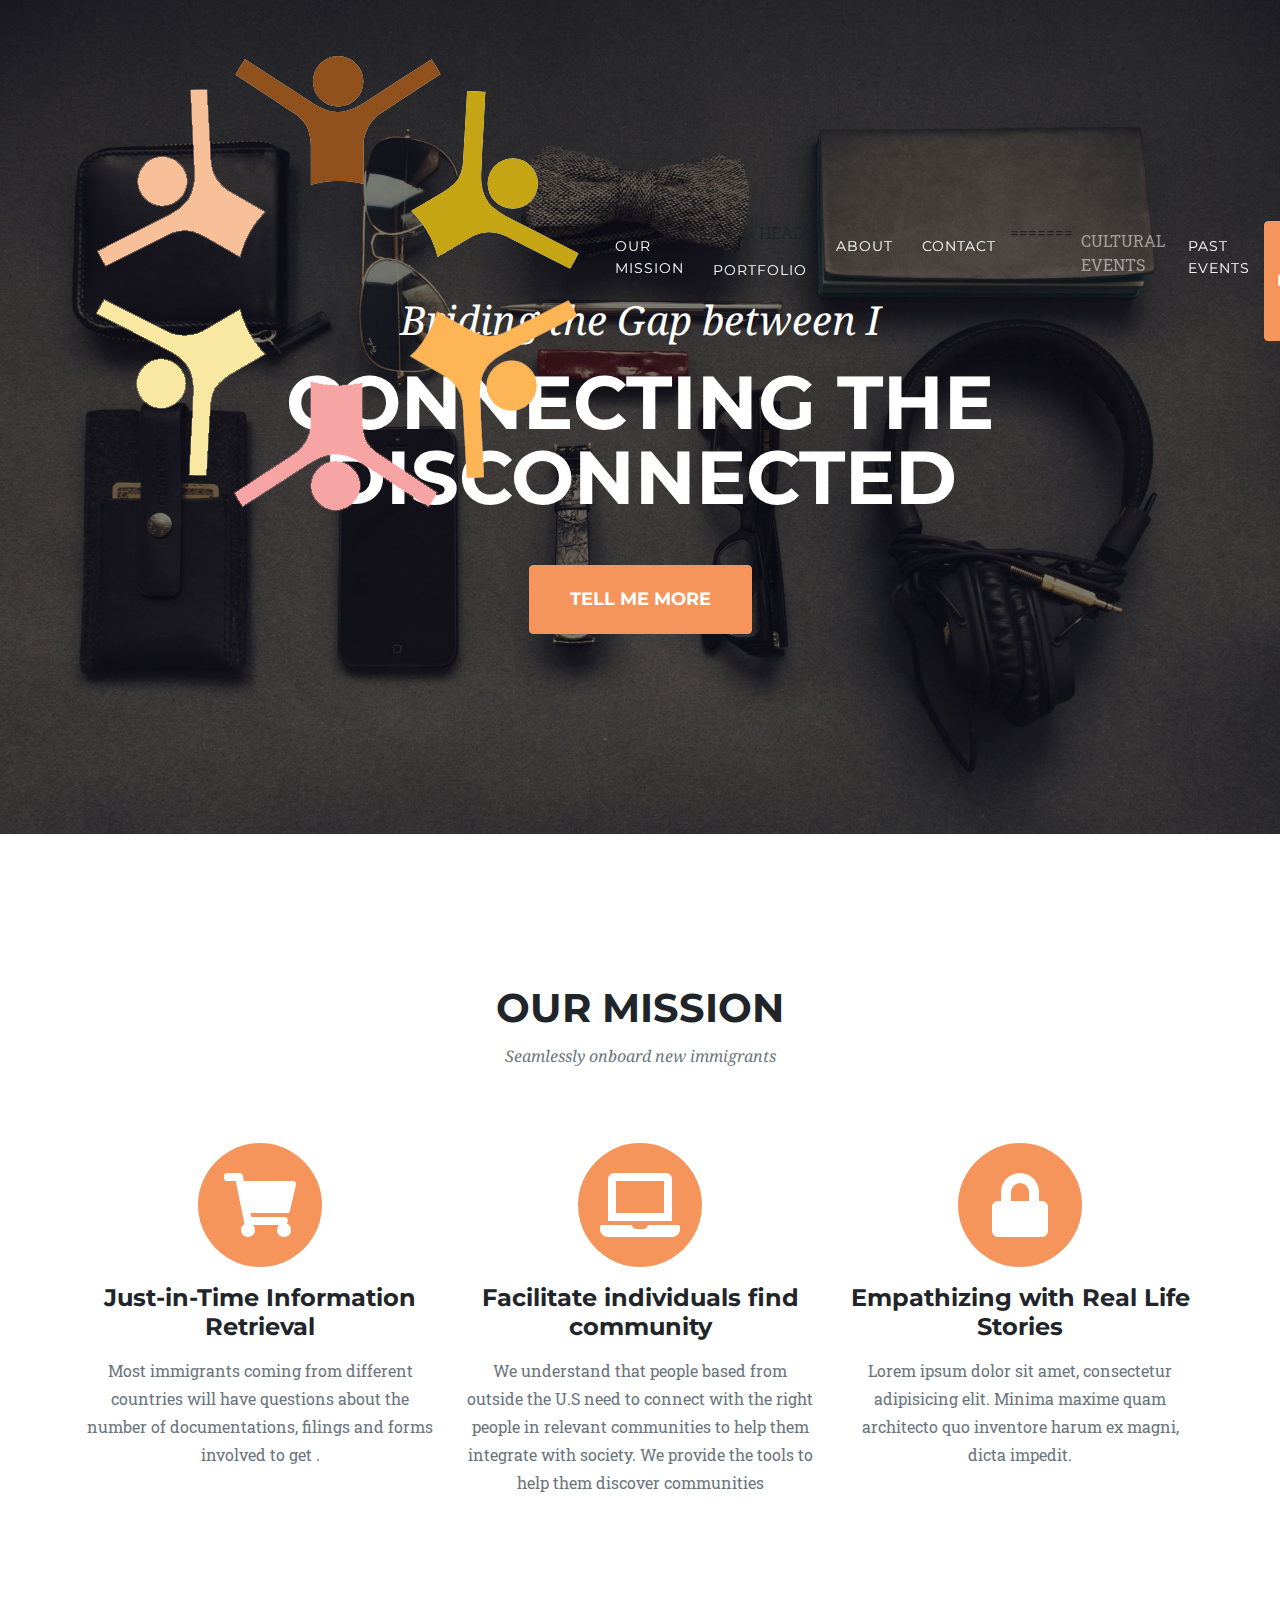
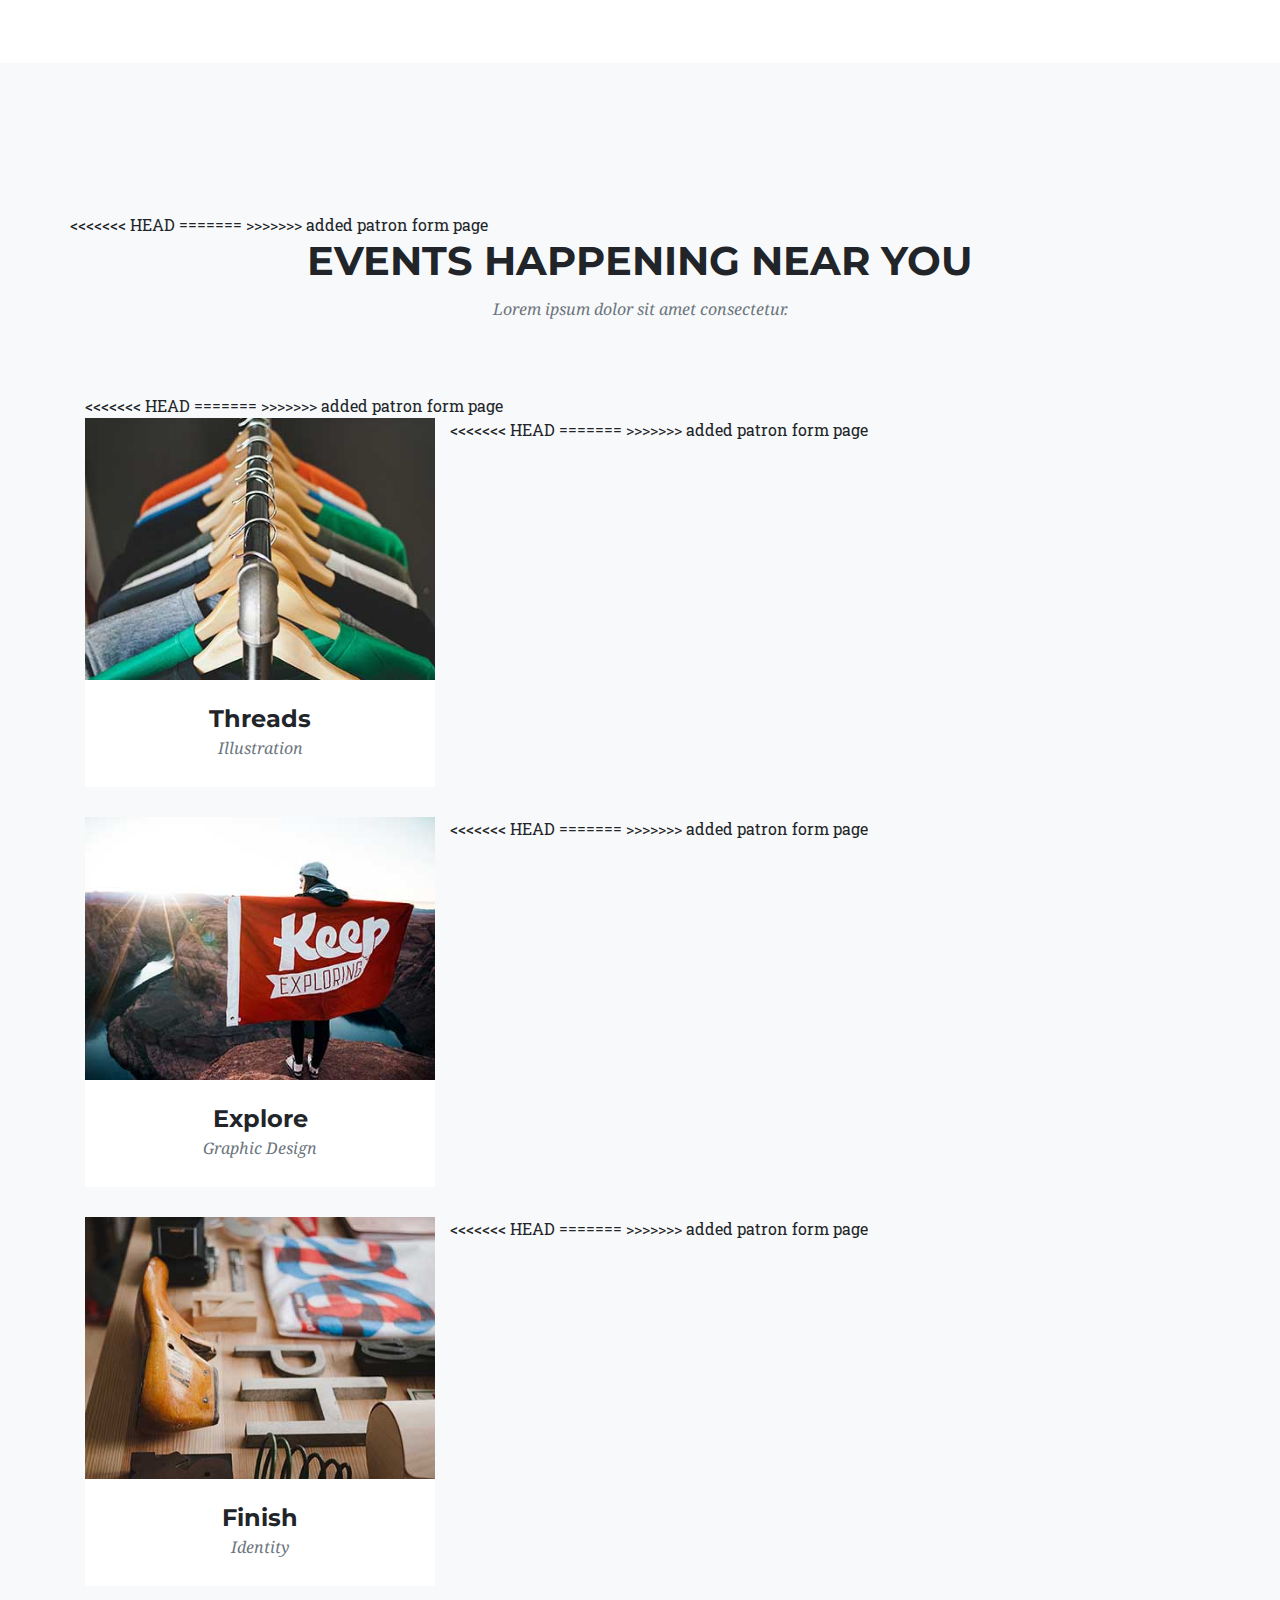
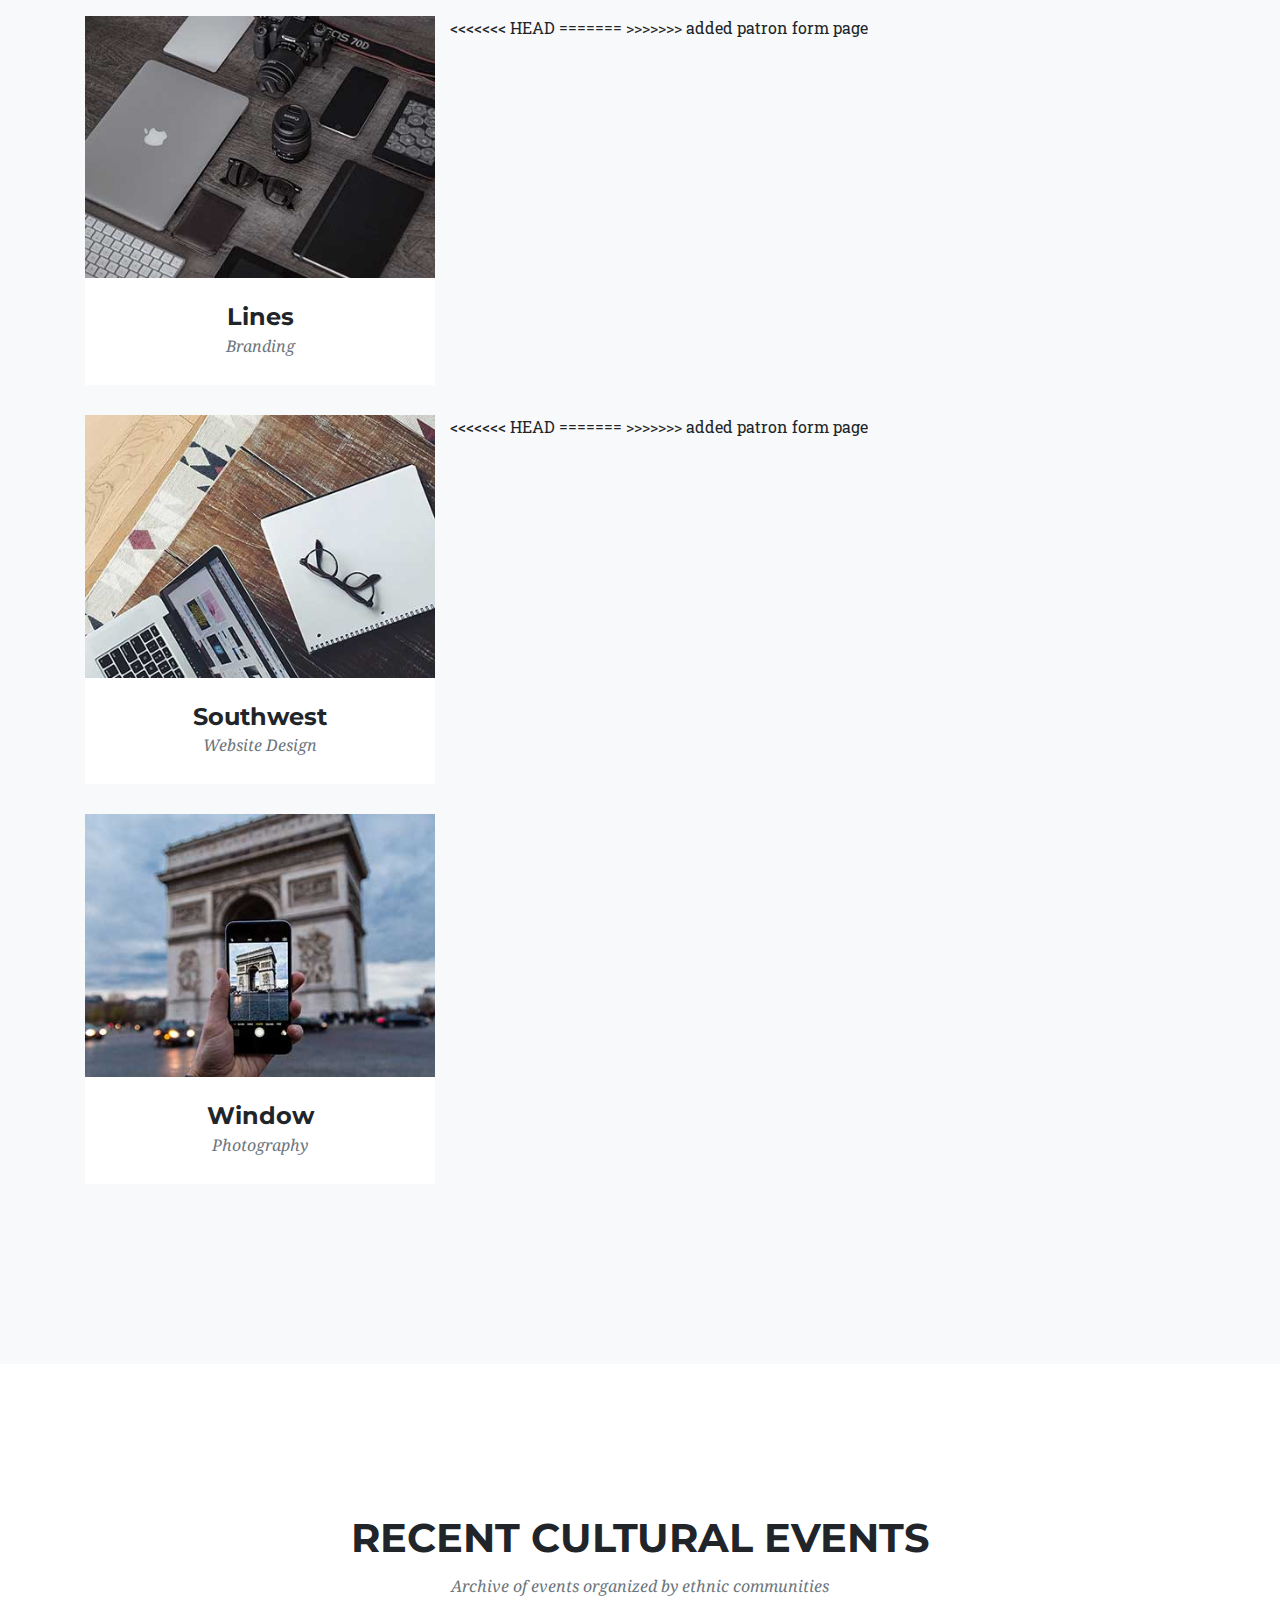
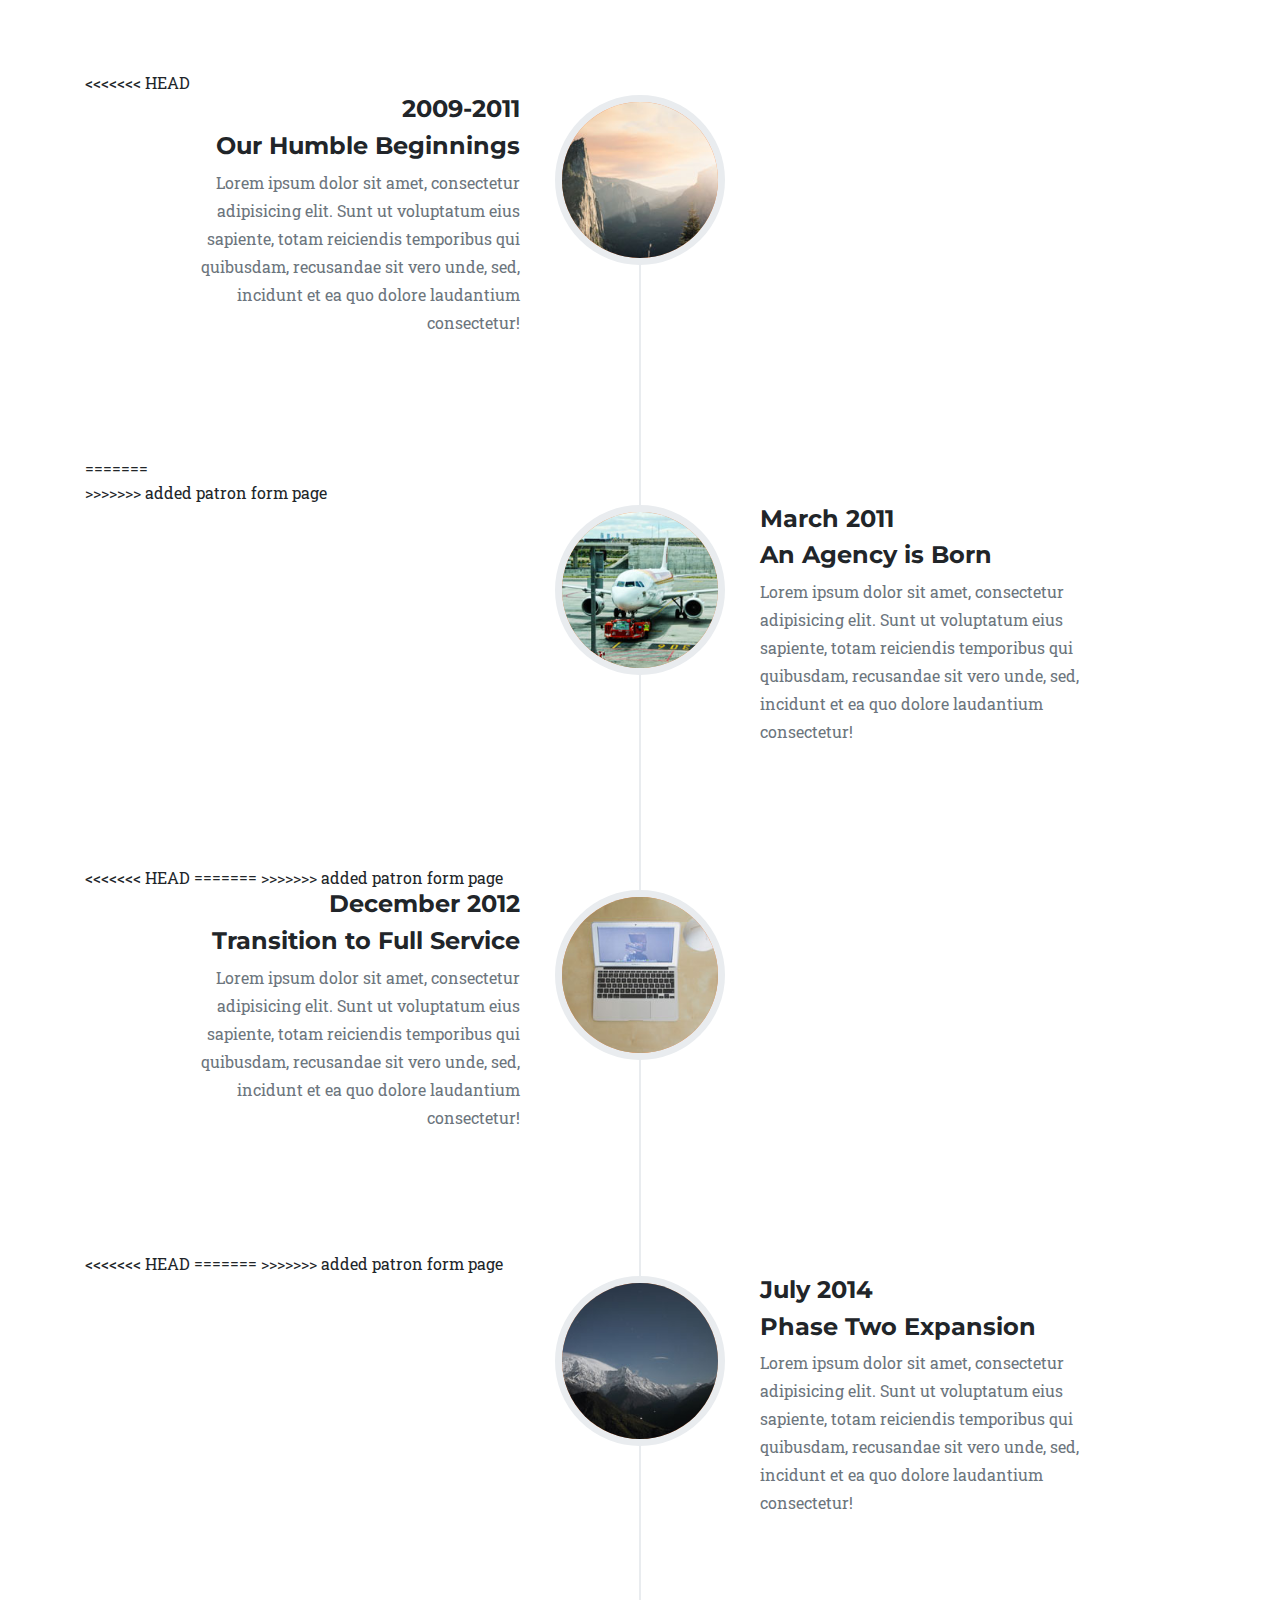
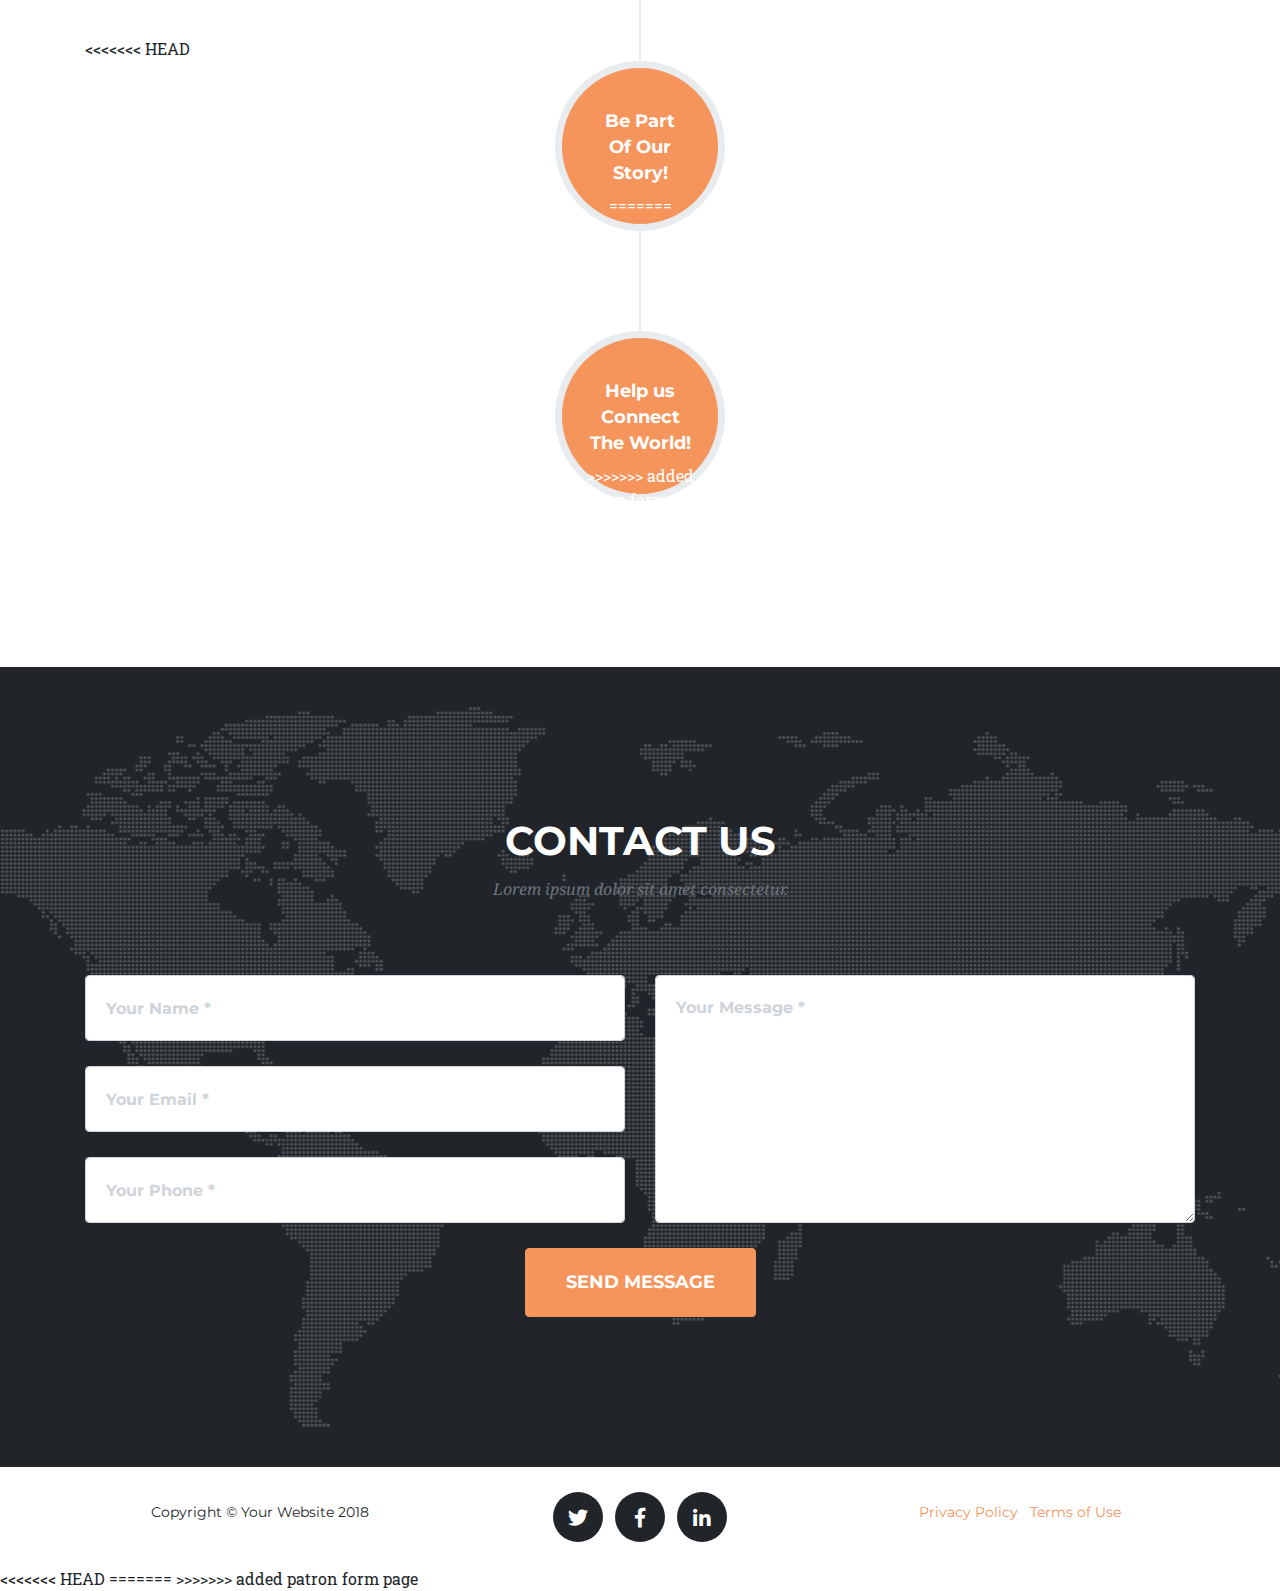
==== commit bd144026: "added regist patron request" ====
--- a/startbootstrap-agency/index.html
+++ b/startbootstrap-agency/index.html
@@ -42,6 +42,7 @@
               <a class="nav-link js-scroll-trigger" href="#services">Our Mission</a>
             </li>
             <li class="nav-item">
+<<<<<<< HEAD
               <a class="nav-link js-scroll-trigger" href="#portfolio">Portfolio</a>
             </li>
             <li class="nav-item">
@@ -50,6 +51,14 @@
             <li class="nav-item">
               <a class="nav-link js-scroll-trigger" href="#contact">Contact</a>
             </li>
+=======
+              <a class="nav-link js-scroll-trigger" href="#portfolio">Cultural Events</a>
+            </li>
+            <li class="nav-item">
+              <a class="nav-link js-scroll-trigger" href="#about">Past Events</a>
+            </li>
+            <button class="btn btn-primary" onclick="window.location.href='register.html'">Register Patron</button>
+>>>>>>> added patron form page
           </ul>
         </div>
       </div>
@@ -111,11 +120,20 @@
     <section class="bg-light" id="portfolio">
       <div class="container">
         <div class="row">
+<<<<<<< HEAD
+=======
+
+>>>>>>> added patron form page
           <div class="col-lg-12 text-center">
             <h2 class="section-heading text-uppercase">Events Happening Near You</h2>
             <h3 class="section-subheading text-muted">Lorem ipsum dolor sit amet consectetur.</h3>
           </div>
         </div>
+<<<<<<< HEAD
+=======
+
+
+>>>>>>> added patron form page
         <div class="row">
           <div class="col-md-4 col-sm-6 portfolio-item">
             <a class="portfolio-link" data-toggle="modal" href="#portfolioModal1">
@@ -131,6 +149,11 @@
               <p class="text-muted">Illustration</p>
             </div>
           </div>
+<<<<<<< HEAD
+=======
+
+
+>>>>>>> added patron form page
           <div class="col-md-4 col-sm-6 portfolio-item">
             <a class="portfolio-link" data-toggle="modal" href="#portfolioModal2">
               <div class="portfolio-hover">
@@ -145,6 +168,11 @@
               <p class="text-muted">Graphic Design</p>
             </div>
           </div>
+<<<<<<< HEAD
+=======
+
+
+>>>>>>> added patron form page
           <div class="col-md-4 col-sm-6 portfolio-item">
             <a class="portfolio-link" data-toggle="modal" href="#portfolioModal3">
               <div class="portfolio-hover">
@@ -159,6 +187,11 @@
               <p class="text-muted">Identity</p>
             </div>
           </div>
+<<<<<<< HEAD
+=======
+
+
+>>>>>>> added patron form page
           <div class="col-md-4 col-sm-6 portfolio-item">
             <a class="portfolio-link" data-toggle="modal" href="#portfolioModal4">
               <div class="portfolio-hover">
@@ -173,6 +206,11 @@
               <p class="text-muted">Branding</p>
             </div>
           </div>
+<<<<<<< HEAD
+=======
+
+
+>>>>>>> added patron form page
           <div class="col-md-4 col-sm-6 portfolio-item">
             <a class="portfolio-link" data-toggle="modal" href="#portfolioModal5">
               <div class="portfolio-hover">
@@ -187,6 +225,11 @@
               <p class="text-muted">Website Design</p>
             </div>
           </div>
+<<<<<<< HEAD
+=======
+
+
+>>>>>>> added patron form page
           <div class="col-md-4 col-sm-6 portfolio-item">
             <a class="portfolio-link" data-toggle="modal" href="#portfolioModal6">
               <div class="portfolio-hover">
@@ -216,6 +259,7 @@
         </div>
         <div class="row">
           <div class="col-lg-12">
+<<<<<<< HEAD
             <ul class="timeline">
               <li>
                 <div class="timeline-image">
@@ -231,6 +275,83 @@
                   </div>
                 </div>
               </li>
+=======
+            <ul class="timeline" id="parent">
+
+              <script>
+
+                window.setInterval(function(){
+                  /// call your function here
+                    UserAction();
+                  }, 5000);
+
+                  function createCORSRequest(method, url) {
+                    var xhr = new XMLHttpRequest();
+                    if ("withCredentials" in xhr) {
+
+                      // Check if the XMLHttpRequest object has a "withCredentials" property.
+                      // "withCredentials" only exists on XMLHTTPRequest2 objects.
+                      xhr.open(method, url, true);
+
+                    } else if (typeof XDomainRequest != "undefined") {
+
+                      // Otherwise, check if XDomainRequest.
+                      // XDomainRequest only exists in IE, and is IE's way of making CORS requests.
+                      xhr = new XDomainRequest();
+                      xhr.open(method, url);
+
+                    } else {
+
+                      // Otherwise, CORS is not supported by the browser.
+                      xhr = null;
+
+                    }
+                    return xhr;
+                  }
+                  
+
+                function UserAction() {
+                  var xhttp = createCORSRequest('GET', "https://gh7-jay.appspot.com/getEvent");
+                  if (!xhttp) {
+                    throw new Error('CORS not supported');
+                  }
+                  //var xhttp = new XMLHttpRequest();
+                  xhttp.onreadystatechange = function() {
+                      if (this.readyState == 4 && this.status == 200) {
+
+                        //alert(this.responseText[1]);
+                        //res = jQuery.parseJSON()
+                        console.log(this.responseText);
+
+                        var parentli = document.createElement("li");
+
+                        var div1 = document.createElement("div");
+                        div1.classList.add("timeline-image");
+                        
+                        var img1 = document.createElement("img");
+                        img1.classList.add("rounded-circle");
+                        img1.classList.add("img-fluid");
+
+                        div1.appendChild(img1);
+                        parentli.appendChild(div1);
+
+                        
+                        var sabkaBaap = document.getElementById("parent");
+                        sabkaBaap.appendChild(parentli);
+
+                      }
+                    };
+
+
+                    //xhr.open("GET", "https://gh7-jay.appspot.com/getEvent", true);
+                    xhttp.setRequestHeader("Content-type", "application/json");
+                    xhttp.send("Your JSON Data Here");
+
+                }
+              </script>
+
+
+>>>>>>> added patron form page
               <li class="timeline-inverted">
                 <div class="timeline-image">
                   <img class="rounded-circle img-fluid" src="img/about/2.jpg" alt="">
@@ -245,6 +366,10 @@
                   </div>
                 </div>
               </li>
+<<<<<<< HEAD
+=======
+
+>>>>>>> added patron form page
               <li>
                 <div class="timeline-image">
                   <img class="rounded-circle img-fluid" src="img/about/3.jpg" alt="">
@@ -259,6 +384,12 @@
                   </div>
                 </div>
               </li>
+<<<<<<< HEAD
+=======
+
+
+
+>>>>>>> added patron form page
               <li class="timeline-inverted">
                 <div class="timeline-image">
                   <img class="rounded-circle img-fluid" src="img/about/4.jpg" alt="">
@@ -273,11 +404,21 @@
                   </div>
                 </div>
               </li>
+<<<<<<< HEAD
               <li class="timeline-inverted">
                 <div class="timeline-image">
                   <h4>Be Part
                     <br>Of Our
                     <br>Story!</h4>
+=======
+
+
+              <li class="timeline-inverted">
+                <div class="timeline-image">
+                  <h4>Help us 
+                    <br>Connect
+                    <br>The World!</h4>
+>>>>>>> added patron form page
                 </div>
               </li>
             </ul>
@@ -593,6 +734,10 @@
 
   </body>
 
+<<<<<<< HEAD
 
 <!-- Mirrored from blackrockdigital.github.io/startbootstrap-agency/ by HTTrack Website Copier/3.x [XR&CO'2014], Sun, 14 Oct 2018 03:59:47 GMT -->
 </html>
+=======
+</html>
+>>>>>>> added patron form page
--- a/startbootstrap-agency/css/agency.min.css
+++ b/startbootstrap-agency/css/agency.min.css
@@ -4,5 +4,9 @@
  * Licensed under MIT (https://github.com/BlackrockDigital/startbootstrap-agency/blob/master/LICENSE)
  */body{overflow-x:hidden;font-family:'Roboto Slab',-apple-system,BlinkMacSystemFont,'Segoe UI',Roboto,'Helvetica Neue',Arial,sans-serif,'Apple Color Emoji','Segoe UI Emoji','Segoe UI Symbol','Noto Color Emoji'}p{line-height:1.75}a{color:#f5945b}a:hover{color:#f5945b}.text-primary{color:#f5945b!important}h1,h2,h3,h4,h5,h6{font-weight:700;font-family:Montserrat,-apple-system,BlinkMacSystemFont,'Segoe UI',Roboto,'Helvetica Neue',Arial,sans-serif,'Apple Color Emoji','Segoe UI Emoji','Segoe UI Symbol','Noto Color Emoji'}section{padding:100px 0}section h2.section-heading{font-size:40px;margin-top:0;margin-bottom:15px}section h3.section-subheading{font-size:16px;font-weight:400;font-style:italic;margin-bottom:75px;text-transform:none;font-family:'Droid Serif',-apple-system,BlinkMacSystemFont,'Segoe UI',Roboto,'Helvetica Neue',Arial,sans-serif,'Apple Color Emoji','Segoe UI Emoji','Segoe UI Symbol','Noto Color Emoji'}@media (min-width:768px){section{padding:150px 0}}.btn{font-family:Montserrat,-apple-system,BlinkMacSystemFont,'Segoe UI',Roboto,'Helvetica Neue',Arial,sans-serif,'Apple Color Emoji','Segoe UI Emoji','Segoe UI Symbol','Noto Color Emoji';font-weight:700}.btn-xl{font-size:18px;padding:20px 40px}.btn-primary{background-color:#f5945b;border-color:#f5945b}.btn-primary:active,.btn-primary:focus,.btn-primary:hover{background-color:#f5945b!important;border-color:#f5945b!important;color:#fff}.btn-primary:active,.btn-primary:focus{-webkit-box-shadow:0 0 0 .2rem rgba(254,209,55,.5)!important;box-shadow:0 0 0 .2rem rgba(254,209,55,.5)!important}::-moz-selection{background:#f5945b;text-shadow:none}::selection{background:#f5945b;text-shadow:none}img::-moz-selection{background:0 0}img::selection{background:0 0}img::-moz-selection{background:0 0}#mainNav{background-color:#212529}#mainNav .navbar-toggler{font-size:12px;right:0;padding:13px;text-transform:uppercase;color:#fff;border:0;background-color:#f5945b;font-family:Montserrat,-apple-system,BlinkMacSystemFont,'Segoe UI',Roboto,'Helvetica Neue',Arial,sans-serif,'Apple Color Emoji','Segoe UI Emoji','Segoe UI Symbol','Noto Color Emoji'}#mainNav .navbar-brand{color:#f5945b;font-family:'Kaushan Script',-apple-system,BlinkMacSystemFont,'Segoe UI',Roboto,'Helvetica Neue',Arial,sans-serif,'Apple Color Emoji','Segoe UI Emoji','Segoe UI Symbol','Noto Color Emoji'}#mainNav .navbar-brand.active,#mainNav .navbar-brand:active,#mainNav .navbar-brand:focus,#mainNav .navbar-brand:hover{color:#f5945b}#mainNav .navbar-nav .nav-item .nav-link{font-size:90%;font-weight:400;padding:.75em 0;letter-spacing:1px;color:#fff;font-family:Montserrat,-apple-system,BlinkMacSystemFont,'Segoe UI',Roboto,'Helvetica Neue',Arial,sans-serif,'Apple Color Emoji','Segoe UI Emoji','Segoe UI Symbol','Noto Color Emoji'}#mainNav .navbar-nav .nav-item .nav-link.active,#mainNav .navbar-nav .nav-item .nav-link:hover{color:#f5945b}@media (min-width:992px){#mainNav{padding-top:25px;padding-bottom:25px;-webkit-transition:padding-top .3s,padding-bottom .3s;transition:padding-top .3s,padding-bottom .3s;border:none;background-color:transparent}#mainNav .navbar-brand{font-size:1.75em;-webkit-transition:all .3s;transition:all .3s}#mainNav .navbar-nav .nav-item .nav-link{padding:1.1em 1em!important}#mainNav.navbar-shrink{padding-top:0;padding-bottom:0;background-color:#212529}#mainNav.navbar-shrink .navbar-brand{font-size:1.25em;padding:12px 0}}header.masthead{text-align:center;color:#fff;background-image:url(../img/header-bg.jpg);background-repeat:no-repeat;background-attachment:scroll;background-position:center center;background-size:cover}header.masthead .intro-text{padding-top:150px;padding-bottom:100px}header.masthead .intro-text .intro-lead-in{font-size:22px;font-style:italic;line-height:22px;margin-bottom:25px;font-family:'Droid Serif',-apple-system,BlinkMacSystemFont,'Segoe UI',Roboto,'Helvetica Neue',Arial,sans-serif,'Apple Color Emoji','Segoe UI Emoji','Segoe UI Symbol','Noto Color Emoji'}header.masthead .intro-text .intro-heading{font-size:50px;font-weight:700;line-height:50px;margin-bottom:25px;font-family:Montserrat,-apple-system,BlinkMacSystemFont,'Segoe UI',Roboto,'Helvetica Neue',Arial,sans-serif,'Apple Color Emoji','Segoe UI Emoji','Segoe UI Symbol','Noto Color Emoji'}@media (min-width:768px){header.masthead .intro-text{padding-top:300px;padding-bottom:200px}header.masthead .intro-text .intro-lead-in{font-size:40px;font-style:italic;line-height:40px;margin-bottom:25px;font-family:'Droid Serif',-apple-system,BlinkMacSystemFont,'Segoe UI',Roboto,'Helvetica Neue',Arial,sans-serif,'Apple Color Emoji','Segoe UI Emoji','Segoe UI Symbol','Noto Color Emoji'}header.masthead .intro-text .intro-heading{font-size:75px;font-weight:700;line-height:75px;margin-bottom:50px;font-family:Montserrat,-apple-system,BlinkMacSystemFont,'Segoe UI',Roboto,'Helvetica Neue',Arial,sans-serif,'Apple Color Emoji','Segoe UI Emoji','Segoe UI Symbol','Noto Color Emoji'}}.service-heading{margin:15px 0;text-transform:none}#portfolio .portfolio-item{right:0;margin:0 0 15px}#portfolio .portfolio-item .portfolio-link{position:relative;display:block;max-width:400px;margin:0 auto;cursor:pointer}#portfolio .portfolio-item .portfolio-link .portfolio-hover{position:absolute;width:100%;height:100%;-webkit-transition:all ease .5s;transition:all ease .5s;opacity:0;background:rgba(254,209,54,.9)}#portfolio .portfolio-item .portfolio-link .portfolio-hover:hover{opacity:1}#portfolio .portfolio-item .portfolio-link .portfolio-hover .portfolio-hover-content{font-size:20px;position:absolute;top:50%;width:100%;height:20px;margin-top:-12px;text-align:center;color:#fff}#portfolio .portfolio-item .portfolio-link .portfolio-hover .portfolio-hover-content i{margin-top:-12px}#portfolio .portfolio-item .portfolio-link .portfolio-hover .portfolio-hover-content h3,#portfolio .portfolio-item .portfolio-link .portfolio-hover .portfolio-hover-content h4{margin:0}#portfolio .portfolio-item .portfolio-caption{max-width:400px;margin:0 auto;padding:25px;text-align:center;background-color:#fff}#portfolio .portfolio-item .portfolio-caption h4{margin:0;text-transform:none}#portfolio .portfolio-item .portfolio-caption p{font-size:16px;font-style:italic;margin:0;font-family:'Droid Serif',-apple-system,BlinkMacSystemFont,'Segoe UI',Roboto,'Helvetica Neue',Arial,sans-serif,'Apple Color Emoji','Segoe UI Emoji','Segoe UI Symbol','Noto Color Emoji'}#portfolio *{z-index:2}@media (min-width:767px){#portfolio .portfolio-item{margin:0 0 30px}}.portfolio-modal{padding-right:0!important}.portfolio-modal .modal-dialog{margin:1rem;max-width:100vw}.portfolio-modal .modal-content{padding:100px 0;text-align:center}.portfolio-modal .modal-content h2{font-size:3em;margin-bottom:15px}.portfolio-modal .modal-content p{margin-bottom:30px}.portfolio-modal .modal-content p.item-intro{font-size:16px;font-style:italic;margin:20px 0 30px;font-family:'Droid Serif',-apple-system,BlinkMacSystemFont,'Segoe UI',Roboto,'Helvetica Neue',Arial,sans-serif,'Apple Color Emoji','Segoe UI Emoji','Segoe UI Symbol','Noto Color Emoji'}.portfolio-modal .modal-content ul.list-inline{margin-top:0;margin-bottom:30px}.portfolio-modal .modal-content img{margin-bottom:30px}.portfolio-modal .modal-content button{cursor:pointer}.portfolio-modal .close-modal{position:absolute;top:25px;right:25px;width:75px;height:75px;cursor:pointer;background-color:transparent}.portfolio-modal .close-modal:hover{opacity:.3}.portfolio-modal .close-modal .lr{z-index:1051;width:1px;height:75px;margin-left:35px;-webkit-transform:rotate(45deg);transform:rotate(45deg);background-color:#212529}.portfolio-modal .close-modal .lr .rl{z-index:1052;width:1px;height:75px;-webkit-transform:rotate(90deg);transform:rotate(90deg);background-color:#212529}.timeline{position:relative;padding:0;list-style:none}.timeline:before{position:absolute;top:0;bottom:0;left:40px;width:2px;margin-left:-1.5px;content:'';background-color:#e9ecef}.timeline>li{position:relative;min-height:50px;margin-bottom:50px}.timeline>li:after,.timeline>li:before{display:table;content:' '}.timeline>li:after{clear:both}.timeline>li .timeline-panel{position:relative;float:right;width:100%;padding:0 20px 0 100px;text-align:left}.timeline>li .timeline-panel:before{right:auto;left:-15px;border-right-width:15px;border-left-width:0}.timeline>li .timeline-panel:after{right:auto;left:-14px;border-right-width:14px;border-left-width:0}.timeline>li .timeline-image{position:absolute;z-index:100;left:0;width:80px;height:80px;margin-left:0;text-align:center;color:#fff;border:7px solid #e9ecef;border-radius:100%;background-color:#f5945b}.timeline>li .timeline-image h4{font-size:10px;line-height:14px;margin-top:12px}.timeline>li.timeline-inverted>.timeline-panel{float:right;padding:0 20px 0 100px;text-align:left}.timeline>li.timeline-inverted>.timeline-panel:before{right:auto;left:-15px;border-right-width:15px;border-left-width:0}.timeline>li.timeline-inverted>.timeline-panel:after{right:auto;left:-14px;border-right-width:14px;border-left-width:0}.timeline>li:last-child{margin-bottom:0}.timeline .timeline-heading h4{margin-top:0;color:inherit}.timeline .timeline-heading h4.subheading{text-transform:none}.timeline .timeline-body>p,.timeline .timeline-body>ul{margin-bottom:0}@media (min-width:768px){.timeline:before{left:50%}.timeline>li{min-height:100px;margin-bottom:100px}.timeline>li .timeline-panel{float:left;width:41%;padding:0 20px 20px 30px;text-align:right}.timeline>li .timeline-image{left:50%;width:100px;height:100px;margin-left:-50px}.timeline>li .timeline-image h4{font-size:13px;line-height:18px;margin-top:16px}.timeline>li.timeline-inverted>.timeline-panel{float:right;padding:0 30px 20px 20px;text-align:left}}@media (min-width:992px){.timeline>li{min-height:150px}.timeline>li .timeline-panel{padding:0 20px 20px}.timeline>li .timeline-image{width:150px;height:150px;margin-left:-75px}.timeline>li .timeline-image h4{font-size:18px;line-height:26px;margin-top:30px}.timeline>li.timeline-inverted>.timeline-panel{padding:0 20px 20px}}@media (min-width:1200px){.timeline>li{min-height:170px}.timeline>li .timeline-panel{padding:0 20px 20px 100px}.timeline>li .timeline-image{width:170px;height:170px;margin-left:-85px}.timeline>li .timeline-image h4{margin-top:40px}.timeline>li.timeline-inverted>.timeline-panel{padding:0 100px 20px 20px}}.team-member{margin-bottom:50px;text-align:center}.team-member img{width:225px;height:225px;border:7px solid #fff}.team-member h4{margin-top:25px;margin-bottom:0;text-transform:none}.team-member p{margin-top:0}section#contact{background-color:#212529;background-image:url(../img/map-image.png);background-repeat:no-repeat;background-position:center}section#contact .section-heading{color:#fff}section#contact .form-group{margin-bottom:25px}section#contact .form-group input,section#contact .form-group textarea{padding:20px}section#contact .form-group input.form-control{height:auto}section#contact .form-group textarea.form-control{height:248px}section#contact .form-control:focus{border-color:#fed136;-webkit-box-shadow:none;box-shadow:none}section#contact ::-webkit-input-placeholder{font-weight:700;color:#ced4da;font-family:Montserrat,-apple-system,BlinkMacSystemFont,'Segoe UI',Roboto,'Helvetica Neue',Arial,sans-serif,'Apple Color Emoji','Segoe UI Emoji','Segoe UI Symbol','Noto Color Emoji'}section#contact :-moz-placeholder{font-weight:700;color:#ced4da;font-family:Montserrat,-apple-system,BlinkMacSystemFont,'Segoe UI',Roboto,'Helvetica Neue',Arial,sans-serif,'Apple Color Emoji','Segoe UI Emoji','Segoe UI Symbol','Noto Color Emoji'}section#contact ::-moz-placeholder{font-weight:700;color:#ced4da;font-family:Montserrat,-apple-system,BlinkMacSystemFont,'Segoe UI',Roboto,'Helvetica Neue',Arial,sans-serif,'Apple Color Emoji','Segoe UI Emoji','Segoe UI Symbol','Noto Color Emoji'}section#contact :-ms-input-placeholder{font-weight:700;color:#ced4da;font-family:Montserrat,-apple-system,BlinkMacSystemFont,'Segoe UI',Roboto,'Helvetica Neue',Arial,sans-serif,'Apple Color Emoji','Segoe UI Emoji','Segoe UI Symbol','Noto Color Emoji'}footer{padding:25px 0;text-align:center}footer span.copyright{font-size:90%;line-height:40px;text-transform:none;font-family:Montserrat,-apple-system,BlinkMacSystemFont,'Segoe UI',Roboto,'Helvetica Neue',Arial,sans-serif,'Apple Color Emoji','Segoe UI Emoji','Segoe UI Symbol','Noto Color Emoji'}footer ul.quicklinks{font-size:90%;line-height:40px;margin-bottom:0;text-transform:none;font-family:Montserrat,-apple-system,BlinkMacSystemFont,'Segoe UI',Roboto,'Helvetica Neue',Arial,sans-serif,'Apple Color Emoji','Segoe UI Emoji','Segoe UI Symbol','Noto Color Emoji'}ul.social-buttons{margin-bottom:0}ul.social-buttons li a{font-size:20px;line-height:50px;display:block;width:50px;height:50px;-webkit-transition:all .3s;transition:all .3s;color:#fff;border-radius:100%;outline:0;background-color:#212529}ul.social-buttons li a:active,ul.social-buttons li a:focus,ul.social-buttons li a:hover{background-color:#f5945b}
  #logo > img{
+<<<<<<< HEAD
      width:100px;
+=======
+     width:80px;
+>>>>>>> added patron form page
  }
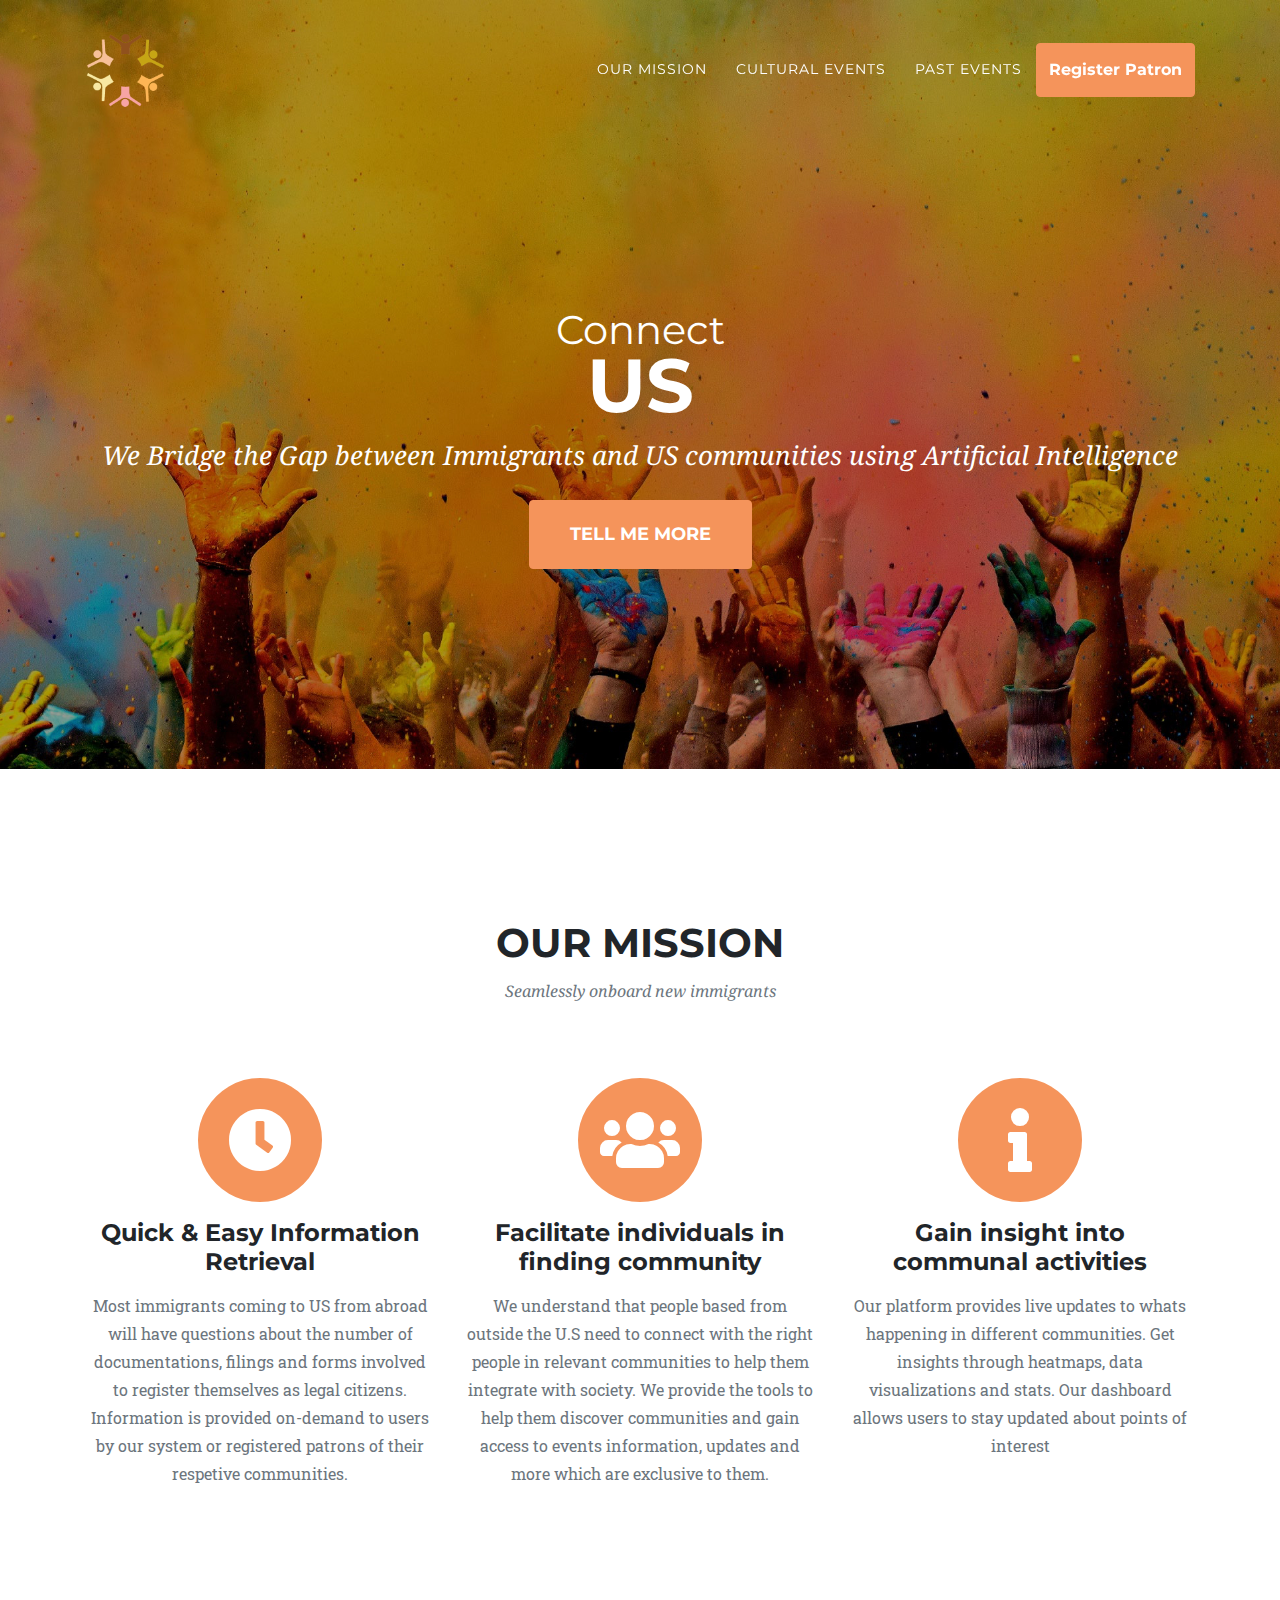
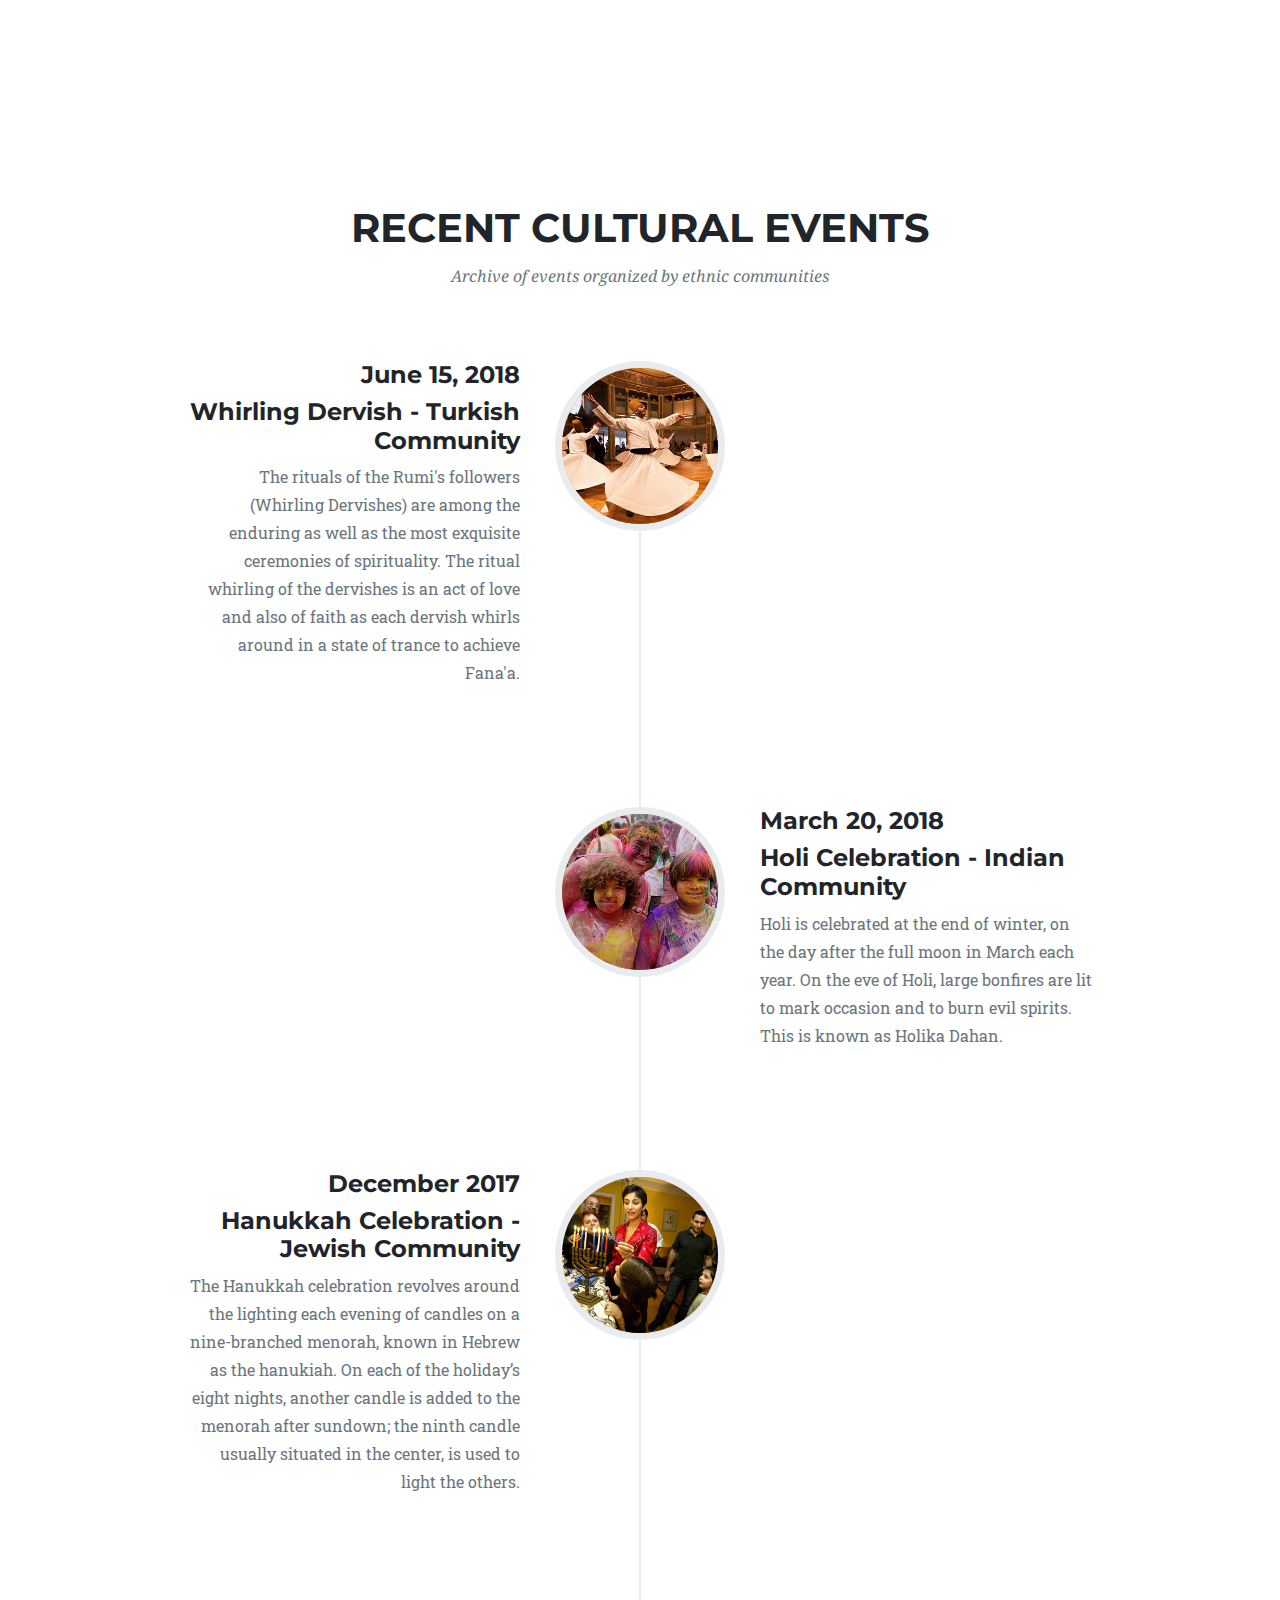
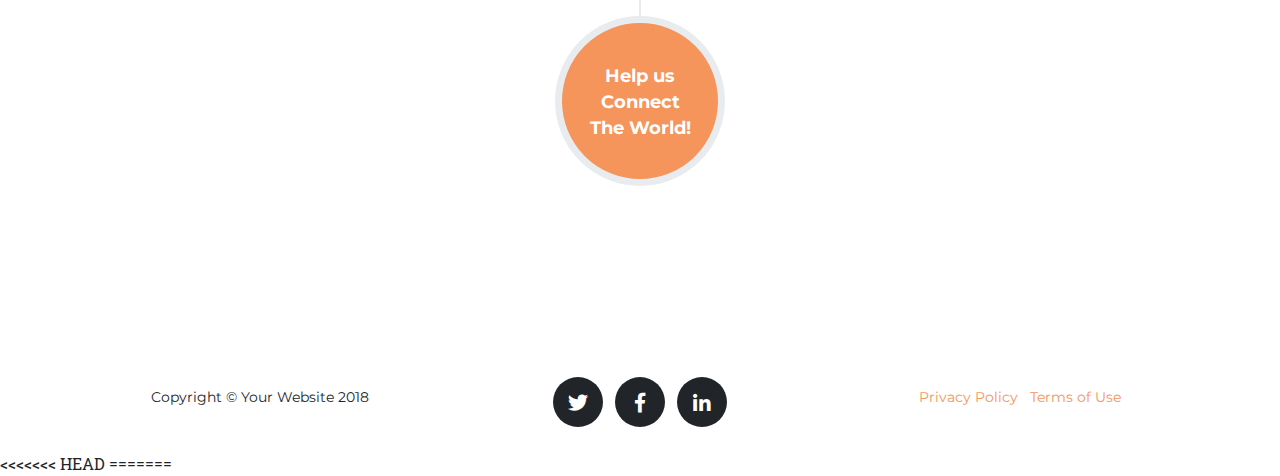
==== commit 85dc339f: "Register page added" ====
--- a/startbootstrap-agency/index.html
+++ b/startbootstrap-agency/index.html
@@ -1,743 +1,455 @@
-<!DOCTYPE html>
-<html lang="en">
-<!-- Mirrored from blackrockdigital.github.io/startbootstrap-agency/ by HTTrack Website Copier/3.x [XR&CO'2014], Sun, 14 Oct 2018 03:59:39 GMT -->
-<!-- Added by HTTrack --><meta http-equiv="content-type" content="text/html;charset=utf-8" /><!-- /Added by HTTrack -->
-<head>
-
-    <meta charset="utf-8">
-    <meta name="viewport" content="width=device-width, initial-scale=1, shrink-to-fit=no">
-    <meta name="description" content="">
-    <meta name="author" content="">
-
-    <title>Agency - Start Bootstrap Theme</title>
-
-    <!-- Bootstrap core CSS -->
-    <link href="vendor/bootstrap/css/bootstrap.min.css" rel="stylesheet">
-
-    <!-- Custom fonts for this template -->
-    <link href="vendor/fontawesome-free/css/all.min.css" rel="stylesheet" type="text/css">
-    <link href="https://fonts.googleapis.com/css?family=Montserrat:400,700" rel="stylesheet" type="text/css">
-    <link href='https://fonts.googleapis.com/css?family=Kaushan+Script' rel='stylesheet' type='text/css'>
-    <link href='https://fonts.googleapis.com/css?family=Droid+Serif:400,700,400italic,700italic' rel='stylesheet' type='text/css'>
-    <link href='https://fonts.googleapis.com/css?family=Roboto+Slab:400,100,300,700' rel='stylesheet' type='text/css'>
-
-    <!-- Custom styles for this template -->
-    <link href="css/agency.min.css" rel="stylesheet">
-
-  </head>
-
-  <body id="page-top">
-
-    <!-- Navigation -->
-    <nav class="navbar navbar-expand-lg navbar-dark fixed-top" id="mainNav">
-      <div class="container">
-        <a class="navbar-brand js-scroll-trigger" id="logo" href="#page-top"><img src="img/logo.png"></a>
-        <button class="navbar-toggler navbar-toggler-right" type="button" data-toggle="collapse" data-target="#navbarResponsive" aria-controls="navbarResponsive" aria-expanded="false" aria-label="Toggle navigation">
-          Menu
-          <i class="fas fa-bars"></i>
-        </button>
-        <div class="collapse navbar-collapse" id="navbarResponsive">
-          <ul class="navbar-nav text-uppercase ml-auto">
-            <li class="nav-item">
-              <a class="nav-link js-scroll-trigger" href="#services">Our Mission</a>
-            </li>
-            <li class="nav-item">
-<<<<<<< HEAD
-              <a class="nav-link js-scroll-trigger" href="#portfolio">Portfolio</a>
-            </li>
-            <li class="nav-item">
-              <a class="nav-link js-scroll-trigger" href="#about">About</a>
-            </li>
-            <li class="nav-item">
-              <a class="nav-link js-scroll-trigger" href="#contact">Contact</a>
-            </li>
-=======
-              <a class="nav-link js-scroll-trigger" href="#portfolio">Cultural Events</a>
-            </li>
-            <li class="nav-item">
-              <a class="nav-link js-scroll-trigger" href="#about">Past Events</a>
-            </li>
-            <button class="btn btn-primary" onclick="window.location.href='register.html'">Register Patron</button>
->>>>>>> added patron form page
-          </ul>
-        </div>
-      </div>
-    </nav>
-
-    <!-- Header -->
-    <header class="masthead">
-      <div class="container">
-        <div class="intro-text">
-          <div class="intro-lead-in">Briding the Gap between I</div>
-          <div class="intro-heading text-uppercase">Connecting the Disconnected</div>
-          <a class="btn btn-primary btn-xl text-uppercase js-scroll-trigger" href="#services">Tell Me More</a>
-        </div>
-      </div>
-    </header>
-
-    <!-- Services -->
-    <section id="services">
-      <div class="container">
-        <div class="row">
-          <div class="col-lg-12 text-center">
-            <h2 class="section-heading text-uppercase">Our Mission</h2>
-            <h3 class="section-subheading text-muted">Seamlessly onboard new immigrants  </h3>
-          </div>
-        </div>
-        <div class="row text-center">
-          <div class="col-md-4">
-            <span class="fa-stack fa-4x">
-              <i class="fas fa-circle fa-stack-2x text-primary"></i>
-              <i class="fas fa-shopping-cart fa-stack-1x fa-inverse"></i>
-            </span>
-            <h4 class="service-heading">Just-in-Time Information Retrieval</h4>
-            <p class="text-muted">Most immigrants coming from different countries will have questions about the number of 
-            documentations, filings and forms involved to get .</p>
-          </div>
-          <div class="col-md-4">
-            <span class="fa-stack fa-4x">
-              <i class="fas fa-circle fa-stack-2x text-primary"></i>
-              <i class="fas fa-laptop fa-stack-1x fa-inverse"></i>
-            </span>
-            <h4 class="service-heading">Facilitate individuals find community</h4>
-            <p class="text-muted">We understand that people based from outside the U.S need to connect with the right people in relevant  
-            communities to help them integrate with society. We provide the tools to help them discover communities             
-            </p>
-          </div>
-          <div class="col-md-4">
-            <span class="fa-stack fa-4x">
-              <i class="fas fa-circle fa-stack-2x text-primary"></i>
-              <i class="fas fa-lock fa-stack-1x fa-inverse"></i>
-            </span>
-            <h4 class="service-heading">Empathizing with Real Life Stories</h4>
-            <p class="text-muted">Lorem ipsum dolor sit amet, consectetur adipisicing elit. Minima maxime quam architecto quo inventore harum ex magni, dicta impedit.</p>
-          </div>
-        </div>
-      </div>
-    </section>
-
-    <!-- Portfolio Grid -->
-    <section class="bg-light" id="portfolio">
-      <div class="container">
-        <div class="row">
-<<<<<<< HEAD
-=======
-
->>>>>>> added patron form page
-          <div class="col-lg-12 text-center">
-            <h2 class="section-heading text-uppercase">Events Happening Near You</h2>
-            <h3 class="section-subheading text-muted">Lorem ipsum dolor sit amet consectetur.</h3>
-          </div>
-        </div>
-<<<<<<< HEAD
-=======
-
-
->>>>>>> added patron form page
-        <div class="row">
-          <div class="col-md-4 col-sm-6 portfolio-item">
-            <a class="portfolio-link" data-toggle="modal" href="#portfolioModal1">
-              <div class="portfolio-hover">
-                <div class="portfolio-hover-content">
-                  <i class="fas fa-plus fa-3x"></i>
-                </div>
-              </div>
-              <img class="img-fluid" src="img/portfolio/01-thumbnail.jpg" alt="">
-            </a>
-            <div class="portfolio-caption">
-              <h4>Threads</h4>
-              <p class="text-muted">Illustration</p>
-            </div>
-          </div>
-<<<<<<< HEAD
-=======
-
-
->>>>>>> added patron form page
-          <div class="col-md-4 col-sm-6 portfolio-item">
-            <a class="portfolio-link" data-toggle="modal" href="#portfolioModal2">
-              <div class="portfolio-hover">
-                <div class="portfolio-hover-content">
-                  <i class="fas fa-plus fa-3x"></i>
-                </div>
-              </div>
-              <img class="img-fluid" src="img/portfolio/02-thumbnail.jpg" alt="">
-            </a>
-            <div class="portfolio-caption">
-              <h4>Explore</h4>
-              <p class="text-muted">Graphic Design</p>
-            </div>
-          </div>
-<<<<<<< HEAD
-=======
-
-
->>>>>>> added patron form page
-          <div class="col-md-4 col-sm-6 portfolio-item">
-            <a class="portfolio-link" data-toggle="modal" href="#portfolioModal3">
-              <div class="portfolio-hover">
-                <div class="portfolio-hover-content">
-                  <i class="fas fa-plus fa-3x"></i>
-                </div>
-              </div>
-              <img class="img-fluid" src="img/portfolio/03-thumbnail.jpg" alt="">
-            </a>
-            <div class="portfolio-caption">
-              <h4>Finish</h4>
-              <p class="text-muted">Identity</p>
-            </div>
-          </div>
-<<<<<<< HEAD
-=======
-
-
->>>>>>> added patron form page
-          <div class="col-md-4 col-sm-6 portfolio-item">
-            <a class="portfolio-link" data-toggle="modal" href="#portfolioModal4">
-              <div class="portfolio-hover">
-                <div class="portfolio-hover-content">
-                  <i class="fas fa-plus fa-3x"></i>
-                </div>
-              </div>
-              <img class="img-fluid" src="img/portfolio/04-thumbnail.jpg" alt="">
-            </a>
-            <div class="portfolio-caption">
-              <h4>Lines</h4>
-              <p class="text-muted">Branding</p>
-            </div>
-          </div>
-<<<<<<< HEAD
-=======
-
-
->>>>>>> added patron form page
-          <div class="col-md-4 col-sm-6 portfolio-item">
-            <a class="portfolio-link" data-toggle="modal" href="#portfolioModal5">
-              <div class="portfolio-hover">
-                <div class="portfolio-hover-content">
-                  <i class="fas fa-plus fa-3x"></i>
-                </div>
-              </div>
-              <img class="img-fluid" src="img/portfolio/05-thumbnail.jpg" alt="">
-            </a>
-            <div class="portfolio-caption">
-              <h4>Southwest</h4>
-              <p class="text-muted">Website Design</p>
-            </div>
-          </div>
-<<<<<<< HEAD
-=======
-
-
->>>>>>> added patron form page
-          <div class="col-md-4 col-sm-6 portfolio-item">
-            <a class="portfolio-link" data-toggle="modal" href="#portfolioModal6">
-              <div class="portfolio-hover">
-                <div class="portfolio-hover-content">
-                  <i class="fas fa-plus fa-3x"></i>
-                </div>
-              </div>
-              <img class="img-fluid" src="img/portfolio/06-thumbnail.jpg" alt="">
-            </a>
-            <div class="portfolio-caption">
-              <h4>Window</h4>
-              <p class="text-muted">Photography</p>
-            </div>
-          </div>
-        </div>
-      </div>
-    </section>
-
-    <!-- About -->
-    <section id="about">
-      <div class="container">
-        <div class="row">
-          <div class="col-lg-12 text-center">
-            <h2 class="section-heading text-uppercase">Recent Cultural Events</h2>
-            <h3 class="section-subheading text-muted">Archive of events organized by ethnic communities</h3>
-          </div>
-        </div>
-        <div class="row">
-          <div class="col-lg-12">
-<<<<<<< HEAD
-            <ul class="timeline">
-              <li>
-                <div class="timeline-image">
-                  <img class="rounded-circle img-fluid" src="img/about/1.jpg" alt="">
-                </div>
-                <div class="timeline-panel">
-                  <div class="timeline-heading">
-                    <h4>2009-2011</h4>
-                    <h4 class="subheading">Our Humble Beginnings</h4>
-                  </div>
-                  <div class="timeline-body">
-                    <p class="text-muted">Lorem ipsum dolor sit amet, consectetur adipisicing elit. Sunt ut voluptatum eius sapiente, totam reiciendis temporibus qui quibusdam, recusandae sit vero unde, sed, incidunt et ea quo dolore laudantium consectetur!</p>
-                  </div>
-                </div>
-              </li>
-=======
-            <ul class="timeline" id="parent">
-
-              <script>
-
-                window.setInterval(function(){
-                  /// call your function here
-                    UserAction();
-                  }, 5000);
-
-                  function createCORSRequest(method, url) {
-                    var xhr = new XMLHttpRequest();
-                    if ("withCredentials" in xhr) {
-
-                      // Check if the XMLHttpRequest object has a "withCredentials" property.
-                      // "withCredentials" only exists on XMLHTTPRequest2 objects.
-                      xhr.open(method, url, true);
-
-                    } else if (typeof XDomainRequest != "undefined") {
-
-                      // Otherwise, check if XDomainRequest.
-                      // XDomainRequest only exists in IE, and is IE's way of making CORS requests.
-                      xhr = new XDomainRequest();
-                      xhr.open(method, url);
-
-                    } else {
-
-                      // Otherwise, CORS is not supported by the browser.
-                      xhr = null;
-
-                    }
-                    return xhr;
-                  }
-                  
-
-                function UserAction() {
-                  var xhttp = createCORSRequest('GET', "https://gh7-jay.appspot.com/getEvent");
-                  if (!xhttp) {
-                    throw new Error('CORS not supported');
-                  }
-                  //var xhttp = new XMLHttpRequest();
-                  xhttp.onreadystatechange = function() {
-                      if (this.readyState == 4 && this.status == 200) {
-
-                        //alert(this.responseText[1]);
-                        //res = jQuery.parseJSON()
-                        console.log(this.responseText);
-
-                        var parentli = document.createElement("li");
-
-                        var div1 = document.createElement("div");
-                        div1.classList.add("timeline-image");
-                        
-                        var img1 = document.createElement("img");
-                        img1.classList.add("rounded-circle");
-                        img1.classList.add("img-fluid");
-
-                        div1.appendChild(img1);
-                        parentli.appendChild(div1);
-
-                        
-                        var sabkaBaap = document.getElementById("parent");
-                        sabkaBaap.appendChild(parentli);
-
-                      }
-                    };
-
-
-                    //xhr.open("GET", "https://gh7-jay.appspot.com/getEvent", true);
-                    xhttp.setRequestHeader("Content-type", "application/json");
-                    xhttp.send("Your JSON Data Here");
-
-                }
-              </script>
-
-
->>>>>>> added patron form page
-              <li class="timeline-inverted">
-                <div class="timeline-image">
-                  <img class="rounded-circle img-fluid" src="img/about/2.jpg" alt="">
-                </div>
-                <div class="timeline-panel">
-                  <div class="timeline-heading">
-                    <h4>March 2011</h4>
-                    <h4 class="subheading">An Agency is Born</h4>
-                  </div>
-                  <div class="timeline-body">
-                    <p class="text-muted">Lorem ipsum dolor sit amet, consectetur adipisicing elit. Sunt ut voluptatum eius sapiente, totam reiciendis temporibus qui quibusdam, recusandae sit vero unde, sed, incidunt et ea quo dolore laudantium consectetur!</p>
-                  </div>
-                </div>
-              </li>
-<<<<<<< HEAD
-=======
-
->>>>>>> added patron form page
-              <li>
-                <div class="timeline-image">
-                  <img class="rounded-circle img-fluid" src="img/about/3.jpg" alt="">
-                </div>
-                <div class="timeline-panel">
-                  <div class="timeline-heading">
-                    <h4>December 2012</h4>
-                    <h4 class="subheading">Transition to Full Service</h4>
-                  </div>
-                  <div class="timeline-body">
-                    <p class="text-muted">Lorem ipsum dolor sit amet, consectetur adipisicing elit. Sunt ut voluptatum eius sapiente, totam reiciendis temporibus qui quibusdam, recusandae sit vero unde, sed, incidunt et ea quo dolore laudantium consectetur!</p>
-                  </div>
-                </div>
-              </li>
-<<<<<<< HEAD
-=======
-
-
-
->>>>>>> added patron form page
-              <li class="timeline-inverted">
-                <div class="timeline-image">
-                  <img class="rounded-circle img-fluid" src="img/about/4.jpg" alt="">
-                </div>
-                <div class="timeline-panel">
-                  <div class="timeline-heading">
-                    <h4>July 2014</h4>
-                    <h4 class="subheading">Phase Two Expansion</h4>
-                  </div>
-                  <div class="timeline-body">
-                    <p class="text-muted">Lorem ipsum dolor sit amet, consectetur adipisicing elit. Sunt ut voluptatum eius sapiente, totam reiciendis temporibus qui quibusdam, recusandae sit vero unde, sed, incidunt et ea quo dolore laudantium consectetur!</p>
-                  </div>
-                </div>
-              </li>
-<<<<<<< HEAD
-              <li class="timeline-inverted">
-                <div class="timeline-image">
-                  <h4>Be Part
-                    <br>Of Our
-                    <br>Story!</h4>
-=======
-
-
-              <li class="timeline-inverted">
-                <div class="timeline-image">
-                  <h4>Help us 
-                    <br>Connect
-                    <br>The World!</h4>
->>>>>>> added patron form page
-                </div>
-              </li>
-            </ul>
-          </div>
-        </div>
-      </div>
-    </section>
-
-    <!-- Contact -->
-    <section id="contact">
-      <div class="container">
-        <div class="row">
-          <div class="col-lg-12 text-center">
-            <h2 class="section-heading text-uppercase">Contact Us</h2>
-            <h3 class="section-subheading text-muted">Lorem ipsum dolor sit amet consectetur.</h3>
-          </div>
-        </div>
-        <div class="row">
-          <div class="col-lg-12">
-            <form id="contactForm" name="sentMessage" novalidate="novalidate">
-              <div class="row">
-                <div class="col-md-6">
-                  <div class="form-group">
-                    <input class="form-control" id="name" type="text" placeholder="Your Name *" required="required" data-validation-required-message="Please enter your name.">
-                    <p class="help-block text-danger"></p>
-                  </div>
-                  <div class="form-group">
-                    <input class="form-control" id="email" type="email" placeholder="Your Email *" required="required" data-validation-required-message="Please enter your email address.">
-                    <p class="help-block text-danger"></p>
-                  </div>
-                  <div class="form-group">
-                    <input class="form-control" id="phone" type="tel" placeholder="Your Phone *" required="required" data-validation-required-message="Please enter your phone number.">
-                    <p class="help-block text-danger"></p>
-                  </div>
-                </div>
-                <div class="col-md-6">
-                  <div class="form-group">
-                    <textarea class="form-control" id="message" placeholder="Your Message *" required="required" data-validation-required-message="Please enter a message."></textarea>
-                    <p class="help-block text-danger"></p>
-                  </div>
-                </div>
-                <div class="clearfix"></div>
-                <div class="col-lg-12 text-center">
-                  <div id="success"></div>
-                  <button id="sendMessageButton" class="btn btn-primary btn-xl text-uppercase" type="submit">Send Message</button>
-                </div>
-              </div>
-            </form>
-          </div>
-        </div>
-      </div>
-    </section>
-
-    <!-- Footer -->
-    <footer>
-      <div class="container">
-        <div class="row">
-          <div class="col-md-4">
-            <span class="copyright">Copyright &copy; Your Website 2018</span>
-          </div>
-          <div class="col-md-4">
-            <ul class="list-inline social-buttons">
-              <li class="list-inline-item">
-                <a href="#">
-                  <i class="fab fa-twitter"></i>
-                </a>
-              </li>
-              <li class="list-inline-item">
-                <a href="#">
-                  <i class="fab fa-facebook-f"></i>
-                </a>
-              </li>
-              <li class="list-inline-item">
-                <a href="#">
-                  <i class="fab fa-linkedin-in"></i>
-                </a>
-              </li>
-            </ul>
-          </div>
-          <div class="col-md-4">
-            <ul class="list-inline quicklinks">
-              <li class="list-inline-item">
-                <a href="#">Privacy Policy</a>
-              </li>
-              <li class="list-inline-item">
-                <a href="#">Terms of Use</a>
-              </li>
-            </ul>
-          </div>
-        </div>
-      </div>
-    </footer>
-
-    <!-- Portfolio Modals -->
-
-    <!-- Modal 1 -->
-    <div class="portfolio-modal modal fade" id="portfolioModal1" tabindex="-1" role="dialog" aria-hidden="true">
-      <div class="modal-dialog">
-        <div class="modal-content">
-          <div class="close-modal" data-dismiss="modal">
-            <div class="lr">
-              <div class="rl"></div>
-            </div>
-          </div>
-          <div class="container">
-            <div class="row">
-              <div class="col-lg-8 mx-auto">
-                <div class="modal-body">
-                  <!-- Project Details Go Here -->
-                  <h2 class="text-uppercase">Project Name</h2>
-                  <p class="item-intro text-muted">Lorem ipsum dolor sit amet consectetur.</p>
-                  <img class="img-fluid d-block mx-auto" src="img/portfolio/01-full.jpg" alt="">
-                  <p>Use this area to describe your project. Lorem ipsum dolor sit amet, consectetur adipisicing elit. Est blanditiis dolorem culpa incidunt minus dignissimos deserunt repellat aperiam quasi sunt officia expedita beatae cupiditate, maiores repudiandae, nostrum, reiciendis facere nemo!</p>
-                  <ul class="list-inline">
-                    <li>Date: January 2017</li>
-                    <li>Client: Threads</li>
-                    <li>Category: Illustration</li>
-                  </ul>
-                  <button class="btn btn-primary" data-dismiss="modal" type="button">
-                    <i class="fas fa-times"></i>
-                    Close Project</button>
-                </div>
-              </div>
-            </div>
-          </div>
-        </div>
-      </div>
-    </div>
-
-    <!-- Modal 2 -->
-    <div class="portfolio-modal modal fade" id="portfolioModal2" tabindex="-1" role="dialog" aria-hidden="true">
-      <div class="modal-dialog">
-        <div class="modal-content">
-          <div class="close-modal" data-dismiss="modal">
-            <div class="lr">
-              <div class="rl"></div>
-            </div>
-          </div>
-          <div class="container">
-            <div class="row">
-              <div class="col-lg-8 mx-auto">
-                <div class="modal-body">
-                  <!-- Project Details Go Here -->
-                  <h2 class="text-uppercase">Project Name</h2>
-                  <p class="item-intro text-muted">Lorem ipsum dolor sit amet consectetur.</p>
-                  <img class="img-fluid d-block mx-auto" src="img/portfolio/02-full.jpg" alt="">
-                  <p>Use this area to describe your project. Lorem ipsum dolor sit amet, consectetur adipisicing elit. Est blanditiis dolorem culpa incidunt minus dignissimos deserunt repellat aperiam quasi sunt officia expedita beatae cupiditate, maiores repudiandae, nostrum, reiciendis facere nemo!</p>
-                  <ul class="list-inline">
-                    <li>Date: January 2017</li>
-                    <li>Client: Explore</li>
-                    <li>Category: Graphic Design</li>
-                  </ul>
-                  <button class="btn btn-primary" data-dismiss="modal" type="button">
-                    <i class="fas fa-times"></i>
-                    Close Project</button>
-                </div>
-              </div>
-            </div>
-          </div>
-        </div>
-      </div>
-    </div>
-
-    <!-- Modal 3 -->
-    <div class="portfolio-modal modal fade" id="portfolioModal3" tabindex="-1" role="dialog" aria-hidden="true">
-      <div class="modal-dialog">
-        <div class="modal-content">
-          <div class="close-modal" data-dismiss="modal">
-            <div class="lr">
-              <div class="rl"></div>
-            </div>
-          </div>
-          <div class="container">
-            <div class="row">
-              <div class="col-lg-8 mx-auto">
-                <div class="modal-body">
-                  <!-- Project Details Go Here -->
-                  <h2 class="text-uppercase">Project Name</h2>
-                  <p class="item-intro text-muted">Lorem ipsum dolor sit amet consectetur.</p>
-                  <img class="img-fluid d-block mx-auto" src="img/portfolio/03-full.jpg" alt="">
-                  <p>Use this area to describe your project. Lorem ipsum dolor sit amet, consectetur adipisicing elit. Est blanditiis dolorem culpa incidunt minus dignissimos deserunt repellat aperiam quasi sunt officia expedita beatae cupiditate, maiores repudiandae, nostrum, reiciendis facere nemo!</p>
-                  <ul class="list-inline">
-                    <li>Date: January 2017</li>
-                    <li>Client: Finish</li>
-                    <li>Category: Identity</li>
-                  </ul>
-                  <button class="btn btn-primary" data-dismiss="modal" type="button">
-                    <i class="fas fa-times"></i>
-                    Close Project</button>
-                </div>
-              </div>
-            </div>
-          </div>
-        </div>
-      </div>
-    </div>
-
-    <!-- Modal 4 -->
-    <div class="portfolio-modal modal fade" id="portfolioModal4" tabindex="-1" role="dialog" aria-hidden="true">
-      <div class="modal-dialog">
-        <div class="modal-content">
-          <div class="close-modal" data-dismiss="modal">
-            <div class="lr">
-              <div class="rl"></div>
-            </div>
-          </div>
-          <div class="container">
-            <div class="row">
-              <div class="col-lg-8 mx-auto">
-                <div class="modal-body">
-                  <!-- Project Details Go Here -->
-                  <h2 class="text-uppercase">Project Name</h2>
-                  <p class="item-intro text-muted">Lorem ipsum dolor sit amet consectetur.</p>
-                  <img class="img-fluid d-block mx-auto" src="img/portfolio/04-full.jpg" alt="">
-                  <p>Use this area to describe your project. Lorem ipsum dolor sit amet, consectetur adipisicing elit. Est blanditiis dolorem culpa incidunt minus dignissimos deserunt repellat aperiam quasi sunt officia expedita beatae cupiditate, maiores repudiandae, nostrum, reiciendis facere nemo!</p>
-                  <ul class="list-inline">
-                    <li>Date: January 2017</li>
-                    <li>Client: Lines</li>
-                    <li>Category: Branding</li>
-                  </ul>
-                  <button class="btn btn-primary" data-dismiss="modal" type="button">
-                    <i class="fas fa-times"></i>
-                    Close Project</button>
-                </div>
-              </div>
-            </div>
-          </div>
-        </div>
-      </div>
-    </div>
-
-    <!-- Modal 5 -->
-    <div class="portfolio-modal modal fade" id="portfolioModal5" tabindex="-1" role="dialog" aria-hidden="true">
-      <div class="modal-dialog">
-        <div class="modal-content">
-          <div class="close-modal" data-dismiss="modal">
-            <div class="lr">
-              <div class="rl"></div>
-            </div>
-          </div>
-          <div class="container">
-            <div class="row">
-              <div class="col-lg-8 mx-auto">
-                <div class="modal-body">
-                  <!-- Project Details Go Here -->
-                  <h2 class="text-uppercase">Project Name</h2>
-                  <p class="item-intro text-muted">Lorem ipsum dolor sit amet consectetur.</p>
-                  <img class="img-fluid d-block mx-auto" src="img/portfolio/05-full.jpg" alt="">
-                  <p>Use this area to describe your project. Lorem ipsum dolor sit amet, consectetur adipisicing elit. Est blanditiis dolorem culpa incidunt minus dignissimos deserunt repellat aperiam quasi sunt officia expedita beatae cupiditate, maiores repudiandae, nostrum, reiciendis facere nemo!</p>
-                  <ul class="list-inline">
-                    <li>Date: January 2017</li>
-                    <li>Client: Southwest</li>
-                    <li>Category: Website Design</li>
-                  </ul>
-                  <button class="btn btn-primary" data-dismiss="modal" type="button">
-                    <i class="fas fa-times"></i>
-                    Close Project</button>
-                </div>
-              </div>
-            </div>
-          </div>
-        </div>
-      </div>
-    </div>
-
-    <!-- Modal 6 -->
-    <div class="portfolio-modal modal fade" id="portfolioModal6" tabindex="-1" role="dialog" aria-hidden="true">
-      <div class="modal-dialog">
-        <div class="modal-content">
-          <div class="close-modal" data-dismiss="modal">
-            <div class="lr">
-              <div class="rl"></div>
-            </div>
-          </div>
-          <div class="container">
-            <div class="row">
-              <div class="col-lg-8 mx-auto">
-                <div class="modal-body">
-                  <!-- Project Details Go Here -->
-                  <h2 class="text-uppercase">Project Name</h2>
-                  <p class="item-intro text-muted">Lorem ipsum dolor sit amet consectetur.</p>
-                  <img class="img-fluid d-block mx-auto" src="img/portfolio/06-full.jpg" alt="">
-                  <p>Use this area to describe your project. Lorem ipsum dolor sit amet, consectetur adipisicing elit. Est blanditiis dolorem culpa incidunt minus dignissimos deserunt repellat aperiam quasi sunt officia expedita beatae cupiditate, maiores repudiandae, nostrum, reiciendis facere nemo!</p>
-                  <ul class="list-inline">
-                    <li>Date: January 2017</li>
-                    <li>Client: Window</li>
-                    <li>Category: Photography</li>
-                  </ul>
-                  <button class="btn btn-primary" data-dismiss="modal" type="button">
-                    <i class="fas fa-times"></i>
-                    Close Project</button>
-                </div>
-              </div>
-            </div>
-          </div>
-        </div>
-      </div>
-    </div>
-
-    <!-- Bootstrap core JavaScript -->
-    <script src="vendor/jquery/jquery.min.js"></script>
-    <script src="vendor/bootstrap/js/bootstrap.bundle.min.js"></script>
-
-    <!-- Plugin JavaScript -->
-    <script src="vendor/jquery-easing/jquery.easing.min.js"></script>
-
-    <!-- Contact form JavaScript -->
-    <script src="js/jqBootstrapValidation.js"></script>
-    <script src="js/contact_me.js"></script>
-
-    <!-- Custom scripts for this template -->
-    <script src="js/agency.min.js"></script>
-
-  </body>
-
-<<<<<<< HEAD
-
-<!-- Mirrored from blackrockdigital.github.io/startbootstrap-agency/ by HTTrack Website Copier/3.x [XR&CO'2014], Sun, 14 Oct 2018 03:59:47 GMT -->
-</html>
-=======
-</html>
->>>>>>> added patron form page
+<!DOCTYPE html>
+<html lang="en">
+<!-- Mirrored from blackrockdigital.github.io/startbootstrap-agency/ by HTTrack Website Copier/3.x [XR&CO'2014], Sun, 14 Oct 2018 03:59:39 GMT -->
+<!-- Added by HTTrack --><meta http-equiv="content-type" content="text/html;charset=utf-8" /><!-- /Added by HTTrack -->
+<head>
+
+    <meta charset="utf-8">
+    <meta name="viewport" content="width=device-width, initial-scale=1, shrink-to-fit=no">
+    <meta name="description" content="">
+    <meta name="author" content="">
+
+    <title>Agency - Start Bootstrap Theme</title>
+
+    <!-- Bootstrap core CSS -->
+    <link href="vendor/bootstrap/css/bootstrap.min.css" rel="stylesheet">
+
+    <!-- Custom fonts for this template -->
+    <link href="vendor/fontawesome-free/css/all.min.css" rel="stylesheet" type="text/css">
+    <link href="https://fonts.googleapis.com/css?family=Montserrat:400,700" rel="stylesheet" type="text/css">
+    <link href='https://fonts.googleapis.com/css?family=Kaushan+Script' rel='stylesheet' type='text/css'>
+    <link href='https://fonts.googleapis.com/css?family=Droid+Serif:400,700,400italic,700italic' rel='stylesheet' type='text/css'>
+    <link href='https://fonts.googleapis.com/css?family=Roboto+Slab:400,100,300,700' rel='stylesheet' type='text/css'>
+
+    <!-- Custom styles for this template -->
+    <link href="css/agency.min.css" rel="stylesheet">
+
+  </head>
+
+  <body id="page-top">
+
+    <!-- Navigation -->
+    <nav class="navbar navbar-expand-lg navbar-dark fixed-top" id="mainNav">
+      <div class="container">
+        <a class="navbar-brand js-scroll-trigger" id="logo" href="#page-top"><img src="img/logo.png"></a>
+        <button class="navbar-toggler navbar-toggler-right" type="button" data-toggle="collapse" data-target="#navbarResponsive" aria-controls="navbarResponsive" aria-expanded="false" aria-label="Toggle navigation">
+          Menu
+          <i class="fas fa-bars"></i>
+        </button>
+        <div class="collapse navbar-collapse" id="navbarResponsive">
+          <ul class="navbar-nav text-uppercase ml-auto">
+            <li class="nav-item">
+              <a class="nav-link js-scroll-trigger" href="#services">Our Mission</a>
+            </li>
+            <li class="nav-item">
+
+              <a class="nav-link js-scroll-trigger" href="#portfolio">Cultural Events</a>
+            </li>
+            <li class="nav-item">
+              <a class="nav-link js-scroll-trigger" href="#about">Past Events</a>
+            </li>
+            <button class="btn btn-primary" onclick="window.location.href='register.html'">Register Patron</button>
+          </ul>
+        </div>
+      </div>
+    </nav>
+
+    <!-- Header -->
+    <header class="masthead">
+      <div class="container">
+        <div class="intro-text">
+          
+          <span style="display:inline-block;font-size:40px;font-family:montserrat">Connect</span><div class="intro-heading text-uppercase">US</div>
+          <div class="intro-lead-in">We Bridge the Gap between Immigrants and US communities using Artificial Intelligence </div>
+          <a class="btn btn-primary btn-xl text-uppercase js-scroll-trigger" href="#services">Tell Me More</a>
+        </div>
+      </div>
+    </header>
+
+    <!-- Services -->
+    <section id="services">
+      <div class="container">
+        <div class="row">
+          <div class="col-lg-12 text-center">
+            <h2 class="section-heading text-uppercase">Our Mission</h2>
+            <h3 class="section-subheading text-muted">Seamlessly onboard new immigrants  </h3>
+          </div>
+        </div>
+        <div class="row text-center">
+          <div class="col-md-4">
+            <span class="fa-stack fa-4x">
+              <i class="fas fa-circle fa-stack-2x text-primary"></i>
+              <i class="fas fa-clock fa-stack-1x fa-inverse"></i>
+            </span>
+            <h4 class="service-heading">Quick & Easy Information Retrieval</h4>
+            <p class="text-muted">Most immigrants coming to US from abroad will have questions about the number of 
+            documentations, filings and forms involved to register themselves as legal citizens. Information is provided
+            on-demand to users by our system or registered patrons of their respetive communities.</p>
+          </div>
+          <div class="col-md-4">
+            <span class="fa-stack fa-4x">
+              <i class="fas fa-circle fa-stack-2x text-primary"></i>
+              <i class="fas fa-users fa-stack-1x fa-inverse"></i>
+            </span>
+            <h4 class="service-heading">Facilitate individuals in finding community</h4>
+            <p class="text-muted">We understand that people based from outside the U.S need to connect with the right people in relevant  
+            communities to help them integrate with society. We provide the tools to help them discover communities and gain access to events
+            information, updates and more which are exclusive to them.             
+            </p>
+          </div>
+          <div class="col-md-4">
+            <span class="fa-stack fa-4x">
+              <i class="fas fa-circle fa-stack-2x text-primary"></i>
+              <i class="fas fa-info fa-stack-1x fa-inverse"></i>
+            </span>
+            <h4 class="service-heading">Gain insight into communal activities</h4>
+            <p class="text-muted">Our platform provides live updates to whats happening in different communities. Get insights through heatmaps,
+            data visualizations and stats. Our dashboard allows users to stay updated about points of interest
+
+            </p>
+          </div>
+        </div>
+      </div>
+    </section>
+
+    <!-- About -->
+    <section id="about">
+      <div class="container">
+        <div class="row">
+          <div class="col-lg-12 text-center">
+            <h2 class="section-heading text-uppercase">Recent Cultural Events</h2>
+            <h3 class="section-subheading text-muted">Archive of events organized by ethnic communities</h3>
+          </div>
+        </div>
+        <div class="row">
+          <div class="col-lg-12">
+            <ul class="timeline" id="parent">
+              <li>
+                <div class="timeline-image">
+                  <img class="rounded-circle img-fluid" src="img/about/whirling-dervish.png" alt="">
+                </div>
+                <div class="timeline-panel">
+                  <div class="timeline-heading">
+                    <h4>June 15, 2018</h4>
+                    <h4 class="subheading">Whirling Dervish - Turkish Community</h4>
+                  </div>
+                  <div class="timeline-body">
+                    <p class="text-muted">The rituals of the Rumi's followers (Whirling Dervishes) are among the enduring as well as the most exquisite ceremonies of spirituality. The ritual whirling of the dervishes is an act of love and also of faith as each dervish whirls around in a state of trance to achieve Fana'a.</p>
+                  </div>
+                </div>
+              </li>
+
+
+
+              <li class="timeline-inverted">
+                <div class="timeline-image">
+                  <img class="rounded-circle img-fluid" src="img/about/holi.png" alt="">
+                </div>
+                <div class="timeline-panel">
+                  <div class="timeline-heading">
+                    <h4>March 20, 2018</h4>
+                    <h4 class="subheading">Holi Celebration - Indian Community</h4>
+                  </div>
+                  <div class="timeline-body">
+                    <p class="text-muted">Holi is celebrated at the end of winter, on the day after the full moon in March each year. On the eve of Holi, large bonfires are lit to mark occasion and to burn evil spirits. This is known as Holika Dahan.</p>
+                  </div>
+                </div>
+              </li>
+
+              <li>
+                <div class="timeline-image">
+                  <img class="rounded-circle img-fluid" src="img/about/hanukkah.png" alt="">
+                </div>
+                <div class="timeline-panel">
+                  <div class="timeline-heading">
+                    <h4>December 2017</h4>
+                    <h4 class="subheading">Hanukkah Celebration - Jewish Community</h4>
+                  </div>
+                  <div class="timeline-body">
+                    <p class="text-muted">The Hanukkah celebration revolves around the lighting each evening of candles on a nine-branched menorah, known in Hebrew as the hanukiah. On each of the holiday’s eight nights, another candle is added to the menorah after sundown; the ninth candle usually situated in the center, is used to light the others. </p>
+                  </div>
+                </div>
+              </li>
+
+
+              <li class="timeline-inverted">
+                <div class="timeline-image">
+                  <h4>Help us 
+                    <br>Connect
+                    <br>The World!</h4>
+                </div>
+              </li>
+            </ul>
+          </div>
+        </div>
+      </div>
+    </section>
+
+    <!-- Footer -->
+    <footer>
+      <div class="container">
+        <div class="row">
+          <div class="col-md-4">
+            <span class="copyright">Copyright &copy; Your Website 2018</span>
+          </div>
+          <div class="col-md-4">
+            <ul class="list-inline social-buttons">
+              <li class="list-inline-item">
+                <a href="#">
+                  <i class="fab fa-twitter"></i>
+                </a>
+              </li>
+              <li class="list-inline-item">
+                <a href="#">
+                  <i class="fab fa-facebook-f"></i>
+                </a>
+              </li>
+              <li class="list-inline-item">
+                <a href="#">
+                  <i class="fab fa-linkedin-in"></i>
+                </a>
+              </li>
+            </ul>
+          </div>
+          <div class="col-md-4">
+            <ul class="list-inline quicklinks">
+              <li class="list-inline-item">
+                <a href="#">Privacy Policy</a>
+              </li>
+              <li class="list-inline-item">
+                <a href="#">Terms of Use</a>
+              </li>
+            </ul>
+          </div>
+        </div>
+      </div>
+    </footer>
+
+    <!-- Portfolio Modals -->
+
+    <!-- Modal 1 -->
+    <div class="portfolio-modal modal fade" id="portfolioModal1" tabindex="-1" role="dialog" aria-hidden="true">
+      <div class="modal-dialog">
+        <div class="modal-content">
+          <div class="close-modal" data-dismiss="modal">
+            <div class="lr">
+              <div class="rl"></div>
+            </div>
+          </div>
+          <div class="container">
+            <div class="row">
+              <div class="col-lg-8 mx-auto">
+                <div class="modal-body">
+                  <!-- Project Details Go Here -->
+                  <h2 class="text-uppercase">Project Name</h2>
+                  <p class="item-intro text-muted">Lorem ipsum dolor sit amet consectetur.</p>
+                  <img class="img-fluid d-block mx-auto" src="img/portfolio/01-full.jpg" alt="">
+                  <p>Use this area to describe your project. Lorem ipsum dolor sit amet, consectetur adipisicing elit. Est blanditiis dolorem culpa incidunt minus dignissimos deserunt repellat aperiam quasi sunt officia expedita beatae cupiditate, maiores repudiandae, nostrum, reiciendis facere nemo!</p>
+                  <ul class="list-inline">
+                    <li>Date: January 2017</li>
+                    <li>Client: Threads</li>
+                    <li>Category: Illustration</li>
+                  </ul>
+                  <button class="btn btn-primary" data-dismiss="modal" type="button">
+                    <i class="fas fa-times"></i>
+                    Close Project</button>
+                </div>
+              </div>
+            </div>
+          </div>
+        </div>
+      </div>
+    </div>
+
+    <!-- Modal 2 -->
+    <div class="portfolio-modal modal fade" id="portfolioModal2" tabindex="-1" role="dialog" aria-hidden="true">
+      <div class="modal-dialog">
+        <div class="modal-content">
+          <div class="close-modal" data-dismiss="modal">
+            <div class="lr">
+              <div class="rl"></div>
+            </div>
+          </div>
+          <div class="container">
+            <div class="row">
+              <div class="col-lg-8 mx-auto">
+                <div class="modal-body">
+                  <!-- Project Details Go Here -->
+                  <h2 class="text-uppercase">Project Name</h2>
+                  <p class="item-intro text-muted">Lorem ipsum dolor sit amet consectetur.</p>
+                  <img class="img-fluid d-block mx-auto" src="img/portfolio/02-full.jpg" alt="">
+                  <p>Use this area to describe your project. Lorem ipsum dolor sit amet, consectetur adipisicing elit. Est blanditiis dolorem culpa incidunt minus dignissimos deserunt repellat aperiam quasi sunt officia expedita beatae cupiditate, maiores repudiandae, nostrum, reiciendis facere nemo!</p>
+                  <ul class="list-inline">
+                    <li>Date: January 2017</li>
+                    <li>Client: Explore</li>
+                    <li>Category: Graphic Design</li>
+                  </ul>
+                  <button class="btn btn-primary" data-dismiss="modal" type="button">
+                    <i class="fas fa-times"></i>
+                    Close Project</button>
+                </div>
+              </div>
+            </div>
+          </div>
+        </div>
+      </div>
+    </div>
+
+    <!-- Modal 3 -->
+    <div class="portfolio-modal modal fade" id="portfolioModal3" tabindex="-1" role="dialog" aria-hidden="true">
+      <div class="modal-dialog">
+        <div class="modal-content">
+          <div class="close-modal" data-dismiss="modal">
+            <div class="lr">
+              <div class="rl"></div>
+            </div>
+          </div>
+          <div class="container">
+            <div class="row">
+              <div class="col-lg-8 mx-auto">
+                <div class="modal-body">
+                  <!-- Project Details Go Here -->
+                  <h2 class="text-uppercase">Project Name</h2>
+                  <p class="item-intro text-muted">Lorem ipsum dolor sit amet consectetur.</p>
+                  <img class="img-fluid d-block mx-auto" src="img/portfolio/03-full.jpg" alt="">
+                  <p>Use this area to describe your project. Lorem ipsum dolor sit amet, consectetur adipisicing elit. Est blanditiis dolorem culpa incidunt minus dignissimos deserunt repellat aperiam quasi sunt officia expedita beatae cupiditate, maiores repudiandae, nostrum, reiciendis facere nemo!</p>
+                  <ul class="list-inline">
+                    <li>Date: January 2017</li>
+                    <li>Client: Finish</li>
+                    <li>Category: Identity</li>
+                  </ul>
+                  <button class="btn btn-primary" data-dismiss="modal" type="button">
+                    <i class="fas fa-times"></i>
+                    Close Project</button>
+                </div>
+              </div>
+            </div>
+          </div>
+        </div>
+      </div>
+    </div>
+
+    <!-- Modal 4 -->
+    <div class="portfolio-modal modal fade" id="portfolioModal4" tabindex="-1" role="dialog" aria-hidden="true">
+      <div class="modal-dialog">
+        <div class="modal-content">
+          <div class="close-modal" data-dismiss="modal">
+            <div class="lr">
+              <div class="rl"></div>
+            </div>
+          </div>
+          <div class="container">
+            <div class="row">
+              <div class="col-lg-8 mx-auto">
+                <div class="modal-body">
+                  <!-- Project Details Go Here -->
+                  <h2 class="text-uppercase">Project Name</h2>
+                  <p class="item-intro text-muted">Lorem ipsum dolor sit amet consectetur.</p>
+                  <img class="img-fluid d-block mx-auto" src="img/portfolio/04-full.jpg" alt="">
+                  <p>Use this area to describe your project. Lorem ipsum dolor sit amet, consectetur adipisicing elit. Est blanditiis dolorem culpa incidunt minus dignissimos deserunt repellat aperiam quasi sunt officia expedita beatae cupiditate, maiores repudiandae, nostrum, reiciendis facere nemo!</p>
+                  <ul class="list-inline">
+                    <li>Date: January 2017</li>
+                    <li>Client: Lines</li>
+                    <li>Category: Branding</li>
+                  </ul>
+                  <button class="btn btn-primary" data-dismiss="modal" type="button">
+                    <i class="fas fa-times"></i>
+                    Close Project</button>
+                </div>
+              </div>
+            </div>
+          </div>
+        </div>
+      </div>
+    </div>
+
+    <!-- Modal 5 -->
+    <div class="portfolio-modal modal fade" id="portfolioModal5" tabindex="-1" role="dialog" aria-hidden="true">
+      <div class="modal-dialog">
+        <div class="modal-content">
+          <div class="close-modal" data-dismiss="modal">
+            <div class="lr">
+              <div class="rl"></div>
+            </div>
+          </div>
+          <div class="container">
+            <div class="row">
+              <div class="col-lg-8 mx-auto">
+                <div class="modal-body">
+                  <!-- Project Details Go Here -->
+                  <h2 class="text-uppercase">Project Name</h2>
+                  <p class="item-intro text-muted">Lorem ipsum dolor sit amet consectetur.</p>
+                  <img class="img-fluid d-block mx-auto" src="img/portfolio/05-full.jpg" alt="">
+                  <p>Use this area to describe your project. Lorem ipsum dolor sit amet, consectetur adipisicing elit. Est blanditiis dolorem culpa incidunt minus dignissimos deserunt repellat aperiam quasi sunt officia expedita beatae cupiditate, maiores repudiandae, nostrum, reiciendis facere nemo!</p>
+                  <ul class="list-inline">
+                    <li>Date: January 2017</li>
+                    <li>Client: Southwest</li>
+                    <li>Category: Website Design</li>
+                  </ul>
+                  <button class="btn btn-primary" data-dismiss="modal" type="button">
+                    <i class="fas fa-times"></i>
+                    Close Project</button>
+                </div>
+              </div>
+            </div>
+          </div>
+        </div>
+      </div>
+    </div>
+
+    <!-- Modal 6 -->
+    <div class="portfolio-modal modal fade" id="portfolioModal6" tabindex="-1" role="dialog" aria-hidden="true">
+      <div class="modal-dialog">
+        <div class="modal-content">
+          <div class="close-modal" data-dismiss="modal">
+            <div class="lr">
+              <div class="rl"></div>
+            </div>
+          </div>
+          <div class="container">
+            <div class="row">
+              <div class="col-lg-8 mx-auto">
+                <div class="modal-body">
+                  <!-- Project Details Go Here -->
+                  <h2 class="text-uppercase">Project Name</h2>
+                  <p class="item-intro text-muted">Lorem ipsum dolor sit amet consectetur.</p>
+                  <img class="img-fluid d-block mx-auto" src="img/portfolio/06-full.jpg" alt="">
+                  <p>Use this area to describe your project. Lorem ipsum dolor sit amet, consectetur adipisicing elit. Est blanditiis dolorem culpa incidunt minus dignissimos deserunt repellat aperiam quasi sunt officia expedita beatae cupiditate, maiores repudiandae, nostrum, reiciendis facere nemo!</p>
+                  <ul class="list-inline">
+                    <li>Date: January 2017</li>
+                    <li>Client: Window</li>
+                    <li>Category: Photography</li>
+                  </ul>
+                  <button class="btn btn-primary" data-dismiss="modal" type="button">
+                    <i class="fas fa-times"></i>
+                    Close Project</button>
+                </div>
+              </div>
+            </div>
+          </div>
+        </div>
+      </div>
+    </div>
+
+    <!-- Bootstrap core JavaScript -->
+    <script src="vendor/jquery/jquery.min.js"></script>
+    <script src="vendor/bootstrap/js/bootstrap.bundle.min.js"></script>
+
+    <!-- Plugin JavaScript -->
+    <script src="vendor/jquery-easing/jquery.easing.min.js"></script>
+
+    <!-- Contact form JavaScript -->
+    <script src="js/jqBootstrapValidation.js"></script>
+    <script src="js/contact_me.js"></script>
+
+    <!-- Custom scripts for this template -->
+    <script src="js/agency.min.js"></script>
+
+  </body>
+
+<<<<<<< HEAD
+
+<!-- Mirrored from blackrockdigital.github.io/startbootstrap-agency/ by HTTrack Website Copier/3.x [XR&CO'2014], Sun, 14 Oct 2018 03:59:47 GMT -->
+</html>
+=======
+</html>
--- a/startbootstrap-agency/css/agency.min.css
+++ b/startbootstrap-agency/css/agency.min.css
@@ -1,12 +1,8 @@
-/*!
- * Start Bootstrap - Agency v5.0.2 (https://startbootstrap.com/template-overviews/agency)
- * Copyright 2013-2018 Start Bootstrap
- * Licensed under MIT (https://github.com/BlackrockDigital/startbootstrap-agency/blob/master/LICENSE)
- */body{overflow-x:hidden;font-family:'Roboto Slab',-apple-system,BlinkMacSystemFont,'Segoe UI',Roboto,'Helvetica Neue',Arial,sans-serif,'Apple Color Emoji','Segoe UI Emoji','Segoe UI Symbol','Noto Color Emoji'}p{line-height:1.75}a{color:#f5945b}a:hover{color:#f5945b}.text-primary{color:#f5945b!important}h1,h2,h3,h4,h5,h6{font-weight:700;font-family:Montserrat,-apple-system,BlinkMacSystemFont,'Segoe UI',Roboto,'Helvetica Neue',Arial,sans-serif,'Apple Color Emoji','Segoe UI Emoji','Segoe UI Symbol','Noto Color Emoji'}section{padding:100px 0}section h2.section-heading{font-size:40px;margin-top:0;margin-bottom:15px}section h3.section-subheading{font-size:16px;font-weight:400;font-style:italic;margin-bottom:75px;text-transform:none;font-family:'Droid Serif',-apple-system,BlinkMacSystemFont,'Segoe UI',Roboto,'Helvetica Neue',Arial,sans-serif,'Apple Color Emoji','Segoe UI Emoji','Segoe UI Symbol','Noto Color Emoji'}@media (min-width:768px){section{padding:150px 0}}.btn{font-family:Montserrat,-apple-system,BlinkMacSystemFont,'Segoe UI',Roboto,'Helvetica Neue',Arial,sans-serif,'Apple Color Emoji','Segoe UI Emoji','Segoe UI Symbol','Noto Color Emoji';font-weight:700}.btn-xl{font-size:18px;padding:20px 40px}.btn-primary{background-color:#f5945b;border-color:#f5945b}.btn-primary:active,.btn-primary:focus,.btn-primary:hover{background-color:#f5945b!important;border-color:#f5945b!important;color:#fff}.btn-primary:active,.btn-primary:focus{-webkit-box-shadow:0 0 0 .2rem rgba(254,209,55,.5)!important;box-shadow:0 0 0 .2rem rgba(254,209,55,.5)!important}::-moz-selection{background:#f5945b;text-shadow:none}::selection{background:#f5945b;text-shadow:none}img::-moz-selection{background:0 0}img::selection{background:0 0}img::-moz-selection{background:0 0}#mainNav{background-color:#212529}#mainNav .navbar-toggler{font-size:12px;right:0;padding:13px;text-transform:uppercase;color:#fff;border:0;background-color:#f5945b;font-family:Montserrat,-apple-system,BlinkMacSystemFont,'Segoe UI',Roboto,'Helvetica Neue',Arial,sans-serif,'Apple Color Emoji','Segoe UI Emoji','Segoe UI Symbol','Noto Color Emoji'}#mainNav .navbar-brand{color:#f5945b;font-family:'Kaushan Script',-apple-system,BlinkMacSystemFont,'Segoe UI',Roboto,'Helvetica Neue',Arial,sans-serif,'Apple Color Emoji','Segoe UI Emoji','Segoe UI Symbol','Noto Color Emoji'}#mainNav .navbar-brand.active,#mainNav .navbar-brand:active,#mainNav .navbar-brand:focus,#mainNav .navbar-brand:hover{color:#f5945b}#mainNav .navbar-nav .nav-item .nav-link{font-size:90%;font-weight:400;padding:.75em 0;letter-spacing:1px;color:#fff;font-family:Montserrat,-apple-system,BlinkMacSystemFont,'Segoe UI',Roboto,'Helvetica Neue',Arial,sans-serif,'Apple Color Emoji','Segoe UI Emoji','Segoe UI Symbol','Noto Color Emoji'}#mainNav .navbar-nav .nav-item .nav-link.active,#mainNav .navbar-nav .nav-item .nav-link:hover{color:#f5945b}@media (min-width:992px){#mainNav{padding-top:25px;padding-bottom:25px;-webkit-transition:padding-top .3s,padding-bottom .3s;transition:padding-top .3s,padding-bottom .3s;border:none;background-color:transparent}#mainNav .navbar-brand{font-size:1.75em;-webkit-transition:all .3s;transition:all .3s}#mainNav .navbar-nav .nav-item .nav-link{padding:1.1em 1em!important}#mainNav.navbar-shrink{padding-top:0;padding-bottom:0;background-color:#212529}#mainNav.navbar-shrink .navbar-brand{font-size:1.25em;padding:12px 0}}header.masthead{text-align:center;color:#fff;background-image:url(../img/header-bg.jpg);background-repeat:no-repeat;background-attachment:scroll;background-position:center center;background-size:cover}header.masthead .intro-text{padding-top:150px;padding-bottom:100px}header.masthead .intro-text .intro-lead-in{font-size:22px;font-style:italic;line-height:22px;margin-bottom:25px;font-family:'Droid Serif',-apple-system,BlinkMacSystemFont,'Segoe UI',Roboto,'Helvetica Neue',Arial,sans-serif,'Apple Color Emoji','Segoe UI Emoji','Segoe UI Symbol','Noto Color Emoji'}header.masthead .intro-text .intro-heading{font-size:50px;font-weight:700;line-height:50px;margin-bottom:25px;font-family:Montserrat,-apple-system,BlinkMacSystemFont,'Segoe UI',Roboto,'Helvetica Neue',Arial,sans-serif,'Apple Color Emoji','Segoe UI Emoji','Segoe UI Symbol','Noto Color Emoji'}@media (min-width:768px){header.masthead .intro-text{padding-top:300px;padding-bottom:200px}header.masthead .intro-text .intro-lead-in{font-size:40px;font-style:italic;line-height:40px;margin-bottom:25px;font-family:'Droid Serif',-apple-system,BlinkMacSystemFont,'Segoe UI',Roboto,'Helvetica Neue',Arial,sans-serif,'Apple Color Emoji','Segoe UI Emoji','Segoe UI Symbol','Noto Color Emoji'}header.masthead .intro-text .intro-heading{font-size:75px;font-weight:700;line-height:75px;margin-bottom:50px;font-family:Montserrat,-apple-system,BlinkMacSystemFont,'Segoe UI',Roboto,'Helvetica Neue',Arial,sans-serif,'Apple Color Emoji','Segoe UI Emoji','Segoe UI Symbol','Noto Color Emoji'}}.service-heading{margin:15px 0;text-transform:none}#portfolio .portfolio-item{right:0;margin:0 0 15px}#portfolio .portfolio-item .portfolio-link{position:relative;display:block;max-width:400px;margin:0 auto;cursor:pointer}#portfolio .portfolio-item .portfolio-link .portfolio-hover{position:absolute;width:100%;height:100%;-webkit-transition:all ease .5s;transition:all ease .5s;opacity:0;background:rgba(254,209,54,.9)}#portfolio .portfolio-item .portfolio-link .portfolio-hover:hover{opacity:1}#portfolio .portfolio-item .portfolio-link .portfolio-hover .portfolio-hover-content{font-size:20px;position:absolute;top:50%;width:100%;height:20px;margin-top:-12px;text-align:center;color:#fff}#portfolio .portfolio-item .portfolio-link .portfolio-hover .portfolio-hover-content i{margin-top:-12px}#portfolio .portfolio-item .portfolio-link .portfolio-hover .portfolio-hover-content h3,#portfolio .portfolio-item .portfolio-link .portfolio-hover .portfolio-hover-content h4{margin:0}#portfolio .portfolio-item .portfolio-caption{max-width:400px;margin:0 auto;padding:25px;text-align:center;background-color:#fff}#portfolio .portfolio-item .portfolio-caption h4{margin:0;text-transform:none}#portfolio .portfolio-item .portfolio-caption p{font-size:16px;font-style:italic;margin:0;font-family:'Droid Serif',-apple-system,BlinkMacSystemFont,'Segoe UI',Roboto,'Helvetica Neue',Arial,sans-serif,'Apple Color Emoji','Segoe UI Emoji','Segoe UI Symbol','Noto Color Emoji'}#portfolio *{z-index:2}@media (min-width:767px){#portfolio .portfolio-item{margin:0 0 30px}}.portfolio-modal{padding-right:0!important}.portfolio-modal .modal-dialog{margin:1rem;max-width:100vw}.portfolio-modal .modal-content{padding:100px 0;text-align:center}.portfolio-modal .modal-content h2{font-size:3em;margin-bottom:15px}.portfolio-modal .modal-content p{margin-bottom:30px}.portfolio-modal .modal-content p.item-intro{font-size:16px;font-style:italic;margin:20px 0 30px;font-family:'Droid Serif',-apple-system,BlinkMacSystemFont,'Segoe UI',Roboto,'Helvetica Neue',Arial,sans-serif,'Apple Color Emoji','Segoe UI Emoji','Segoe UI Symbol','Noto Color Emoji'}.portfolio-modal .modal-content ul.list-inline{margin-top:0;margin-bottom:30px}.portfolio-modal .modal-content img{margin-bottom:30px}.portfolio-modal .modal-content button{cursor:pointer}.portfolio-modal .close-modal{position:absolute;top:25px;right:25px;width:75px;height:75px;cursor:pointer;background-color:transparent}.portfolio-modal .close-modal:hover{opacity:.3}.portfolio-modal .close-modal .lr{z-index:1051;width:1px;height:75px;margin-left:35px;-webkit-transform:rotate(45deg);transform:rotate(45deg);background-color:#212529}.portfolio-modal .close-modal .lr .rl{z-index:1052;width:1px;height:75px;-webkit-transform:rotate(90deg);transform:rotate(90deg);background-color:#212529}.timeline{position:relative;padding:0;list-style:none}.timeline:before{position:absolute;top:0;bottom:0;left:40px;width:2px;margin-left:-1.5px;content:'';background-color:#e9ecef}.timeline>li{position:relative;min-height:50px;margin-bottom:50px}.timeline>li:after,.timeline>li:before{display:table;content:' '}.timeline>li:after{clear:both}.timeline>li .timeline-panel{position:relative;float:right;width:100%;padding:0 20px 0 100px;text-align:left}.timeline>li .timeline-panel:before{right:auto;left:-15px;border-right-width:15px;border-left-width:0}.timeline>li .timeline-panel:after{right:auto;left:-14px;border-right-width:14px;border-left-width:0}.timeline>li .timeline-image{position:absolute;z-index:100;left:0;width:80px;height:80px;margin-left:0;text-align:center;color:#fff;border:7px solid #e9ecef;border-radius:100%;background-color:#f5945b}.timeline>li .timeline-image h4{font-size:10px;line-height:14px;margin-top:12px}.timeline>li.timeline-inverted>.timeline-panel{float:right;padding:0 20px 0 100px;text-align:left}.timeline>li.timeline-inverted>.timeline-panel:before{right:auto;left:-15px;border-right-width:15px;border-left-width:0}.timeline>li.timeline-inverted>.timeline-panel:after{right:auto;left:-14px;border-right-width:14px;border-left-width:0}.timeline>li:last-child{margin-bottom:0}.timeline .timeline-heading h4{margin-top:0;color:inherit}.timeline .timeline-heading h4.subheading{text-transform:none}.timeline .timeline-body>p,.timeline .timeline-body>ul{margin-bottom:0}@media (min-width:768px){.timeline:before{left:50%}.timeline>li{min-height:100px;margin-bottom:100px}.timeline>li .timeline-panel{float:left;width:41%;padding:0 20px 20px 30px;text-align:right}.timeline>li .timeline-image{left:50%;width:100px;height:100px;margin-left:-50px}.timeline>li .timeline-image h4{font-size:13px;line-height:18px;margin-top:16px}.timeline>li.timeline-inverted>.timeline-panel{float:right;padding:0 30px 20px 20px;text-align:left}}@media (min-width:992px){.timeline>li{min-height:150px}.timeline>li .timeline-panel{padding:0 20px 20px}.timeline>li .timeline-image{width:150px;height:150px;margin-left:-75px}.timeline>li .timeline-image h4{font-size:18px;line-height:26px;margin-top:30px}.timeline>li.timeline-inverted>.timeline-panel{padding:0 20px 20px}}@media (min-width:1200px){.timeline>li{min-height:170px}.timeline>li .timeline-panel{padding:0 20px 20px 100px}.timeline>li .timeline-image{width:170px;height:170px;margin-left:-85px}.timeline>li .timeline-image h4{margin-top:40px}.timeline>li.timeline-inverted>.timeline-panel{padding:0 100px 20px 20px}}.team-member{margin-bottom:50px;text-align:center}.team-member img{width:225px;height:225px;border:7px solid #fff}.team-member h4{margin-top:25px;margin-bottom:0;text-transform:none}.team-member p{margin-top:0}section#contact{background-color:#212529;background-image:url(../img/map-image.png);background-repeat:no-repeat;background-position:center}section#contact .section-heading{color:#fff}section#contact .form-group{margin-bottom:25px}section#contact .form-group input,section#contact .form-group textarea{padding:20px}section#contact .form-group input.form-control{height:auto}section#contact .form-group textarea.form-control{height:248px}section#contact .form-control:focus{border-color:#fed136;-webkit-box-shadow:none;box-shadow:none}section#contact ::-webkit-input-placeholder{font-weight:700;color:#ced4da;font-family:Montserrat,-apple-system,BlinkMacSystemFont,'Segoe UI',Roboto,'Helvetica Neue',Arial,sans-serif,'Apple Color Emoji','Segoe UI Emoji','Segoe UI Symbol','Noto Color Emoji'}section#contact :-moz-placeholder{font-weight:700;color:#ced4da;font-family:Montserrat,-apple-system,BlinkMacSystemFont,'Segoe UI',Roboto,'Helvetica Neue',Arial,sans-serif,'Apple Color Emoji','Segoe UI Emoji','Segoe UI Symbol','Noto Color Emoji'}section#contact ::-moz-placeholder{font-weight:700;color:#ced4da;font-family:Montserrat,-apple-system,BlinkMacSystemFont,'Segoe UI',Roboto,'Helvetica Neue',Arial,sans-serif,'Apple Color Emoji','Segoe UI Emoji','Segoe UI Symbol','Noto Color Emoji'}section#contact :-ms-input-placeholder{font-weight:700;color:#ced4da;font-family:Montserrat,-apple-system,BlinkMacSystemFont,'Segoe UI',Roboto,'Helvetica Neue',Arial,sans-serif,'Apple Color Emoji','Segoe UI Emoji','Segoe UI Symbol','Noto Color Emoji'}footer{padding:25px 0;text-align:center}footer span.copyright{font-size:90%;line-height:40px;text-transform:none;font-family:Montserrat,-apple-system,BlinkMacSystemFont,'Segoe UI',Roboto,'Helvetica Neue',Arial,sans-serif,'Apple Color Emoji','Segoe UI Emoji','Segoe UI Symbol','Noto Color Emoji'}footer ul.quicklinks{font-size:90%;line-height:40px;margin-bottom:0;text-transform:none;font-family:Montserrat,-apple-system,BlinkMacSystemFont,'Segoe UI',Roboto,'Helvetica Neue',Arial,sans-serif,'Apple Color Emoji','Segoe UI Emoji','Segoe UI Symbol','Noto Color Emoji'}ul.social-buttons{margin-bottom:0}ul.social-buttons li a{font-size:20px;line-height:50px;display:block;width:50px;height:50px;-webkit-transition:all .3s;transition:all .3s;color:#fff;border-radius:100%;outline:0;background-color:#212529}ul.social-buttons li a:active,ul.social-buttons li a:focus,ul.social-buttons li a:hover{background-color:#f5945b}
- #logo > img{
-<<<<<<< HEAD
-     width:100px;
-=======
-     width:80px;
->>>>>>> added patron form page
- }
+/*!
+ * Start Bootstrap - Agency v5.0.2 (https://startbootstrap.com/template-overviews/agency)
+ * Copyright 2013-2018 Start Bootstrap
+ * Licensed under MIT (https://github.com/BlackrockDigital/startbootstrap-agency/blob/master/LICENSE)
+ */body{overflow-x:hidden;font-family:'Roboto Slab',-apple-system,BlinkMacSystemFont,'Segoe UI',Roboto,'Helvetica Neue',Arial,sans-serif,'Apple Color Emoji','Segoe UI Emoji','Segoe UI Symbol','Noto Color Emoji'}p{line-height:1.75}a{color:#f5945b}a:hover{color:#f5945b}.text-primary{color:#f5945b!important}h1,h2,h3,h4,h5,h6{font-weight:700;font-family:Montserrat,-apple-system,BlinkMacSystemFont,'Segoe UI',Roboto,'Helvetica Neue',Arial,sans-serif,'Apple Color Emoji','Segoe UI Emoji','Segoe UI Symbol','Noto Color Emoji'}section{padding:100px 0}section h2.section-heading{font-size:40px;margin-top:0;margin-bottom:15px}section h3.section-subheading{font-size:16px;font-weight:400;font-style:italic;margin-bottom:75px;text-transform:none;font-family:'Droid Serif',-apple-system,BlinkMacSystemFont,'Segoe UI',Roboto,'Helvetica Neue',Arial,sans-serif,'Apple Color Emoji','Segoe UI Emoji','Segoe UI Symbol','Noto Color Emoji'}@media (min-width:768px){section{padding:150px 0}}.btn{font-family:Montserrat,-apple-system,BlinkMacSystemFont,'Segoe UI',Roboto,'Helvetica Neue',Arial,sans-serif,'Apple Color Emoji','Segoe UI Emoji','Segoe UI Symbol','Noto Color Emoji';font-weight:700}.btn-xl{font-size:18px;padding:20px 40px}.btn-primary{background-color:#f5945b;border-color:#f5945b}.btn-primary:active,.btn-primary:focus,.btn-primary:hover{background-color:#f5945b!important;border-color:#f5945b!important;color:#fff}.btn-primary:active,.btn-primary:focus{-webkit-box-shadow:0 0 0 .2rem rgba(254,209,55,.5)!important;box-shadow:0 0 0 .2rem rgba(254,209,55,.5)!important}::-moz-selection{background:#f5945b;text-shadow:none}::selection{background:#f5945b;text-shadow:none}img::-moz-selection{background:0 0}img::selection{background:0 0}img::-moz-selection{background:0 0}#mainNav{background-color:#212529}#mainNav .navbar-toggler{font-size:12px;right:0;padding:13px;text-transform:uppercase;color:#fff;border:0;background-color:#f5945b;font-family:Montserrat,-apple-system,BlinkMacSystemFont,'Segoe UI',Roboto,'Helvetica Neue',Arial,sans-serif,'Apple Color Emoji','Segoe UI Emoji','Segoe UI Symbol','Noto Color Emoji'}#mainNav .navbar-brand{color:#f5945b;font-family:'Kaushan Script',-apple-system,BlinkMacSystemFont,'Segoe UI',Roboto,'Helvetica Neue',Arial,sans-serif,'Apple Color Emoji','Segoe UI Emoji','Segoe UI Symbol','Noto Color Emoji'}#mainNav .navbar-brand.active,#mainNav .navbar-brand:active,#mainNav .navbar-brand:focus,#mainNav .navbar-brand:hover{color:#f5945b}#mainNav .navbar-nav .nav-item .nav-link{font-size:90%;font-weight:400;padding:.75em 0;letter-spacing:1px;color:#fff;font-family:Montserrat,-apple-system,BlinkMacSystemFont,'Segoe UI',Roboto,'Helvetica Neue',Arial,sans-serif,'Apple Color Emoji','Segoe UI Emoji','Segoe UI Symbol','Noto Color Emoji'}#mainNav .navbar-nav .nav-item .nav-link.active,#mainNav .navbar-nav .nav-item .nav-link:hover{color:#f5945b}@media (min-width:992px){#mainNav{padding-top:25px;padding-bottom:25px;-webkit-transition:padding-top .3s,padding-bottom .3s;transition:padding-top .3s,padding-bottom .3s;border:none;background-color:transparent}#mainNav .navbar-brand{font-size:1.75em;-webkit-transition:all .3s;transition:all .3s}#mainNav .navbar-nav .nav-item .nav-link{padding:1.1em 1em!important}#mainNav.navbar-shrink{padding-top:0;padding-bottom:0;background-color:#212529}#mainNav.navbar-shrink .navbar-brand{font-size:1.25em;padding:12px 0}}header.masthead{text-align:center;color:#fff;background-image:url(../img/top.jpg);background-repeat:no-repeat;background-attachment:scroll;background-position:center center;background-size:cover}header.masthead .intro-text{padding-top:150px;padding-bottom:100px}header.masthead .intro-text .intro-lead-in{font-size:16px;font-style:italic;line-height:22px;margin-bottom:25px;font-family:'Droid Serif',-apple-system,BlinkMacSystemFont,'Segoe UI',Roboto,'Helvetica Neue',Arial,sans-serif,'Apple Color Emoji','Segoe UI Emoji','Segoe UI Symbol','Noto Color Emoji'}header.masthead .intro-text .intro-heading{font-size:50px;font-weight:700;line-height:50px;margin-bottom:25px;font-family:Montserrat,-apple-system,BlinkMacSystemFont,'Segoe UI',Roboto,'Helvetica Neue',Arial,sans-serif,'Apple Color Emoji','Segoe UI Emoji','Segoe UI Symbol','Noto Color Emoji'}@media (min-width:768px){header.masthead .intro-text{padding-top:300px;padding-bottom:200px}header.masthead .intro-text .intro-lead-in{font-size:26px;font-style:italic;line-height:40px;margin-bottom:25px;font-family:'Droid Serif',-apple-system,BlinkMacSystemFont,'Segoe UI',Roboto,'Helvetica Neue',Arial,sans-serif,'Apple Color Emoji','Segoe UI Emoji','Segoe UI Symbol','Noto Color Emoji'}header.masthead .intro-text .intro-heading{font-size:75px;font-weight:700;line-height:50px;margin-bottom:25px;font-family:Montserrat,-apple-system,BlinkMacSystemFont,'Segoe UI',Roboto,'Helvetica Neue',Arial,sans-serif,'Apple Color Emoji','Segoe UI Emoji','Segoe UI Symbol','Noto Color Emoji'}}.service-heading{margin:15px 0;text-transform:none}#portfolio .portfolio-item{right:0;margin:0 0 15px}#portfolio .portfolio-item .portfolio-link{position:relative;display:block;max-width:400px;margin:0 auto;cursor:pointer}#portfolio .portfolio-item .portfolio-link .portfolio-hover{position:absolute;width:100%;height:100%;-webkit-transition:all ease .5s;transition:all ease .5s;opacity:0;background:rgba(254,209,54,.9)}#portfolio .portfolio-item .portfolio-link .portfolio-hover:hover{opacity:1}#portfolio .portfolio-item .portfolio-link .portfolio-hover .portfolio-hover-content{font-size:20px;position:absolute;top:50%;width:100%;height:20px;margin-top:-12px;text-align:center;color:#fff}#portfolio .portfolio-item .portfolio-link .portfolio-hover .portfolio-hover-content i{margin-top:-12px}#portfolio .portfolio-item .portfolio-link .portfolio-hover .portfolio-hover-content h3,#portfolio .portfolio-item .portfolio-link .portfolio-hover .portfolio-hover-content h4{margin:0}#portfolio .portfolio-item .portfolio-caption{max-width:400px;margin:0 auto;padding:25px;text-align:center;background-color:#fff}#portfolio .portfolio-item .portfolio-caption h4{margin:0;text-transform:none}#portfolio .portfolio-item .portfolio-caption p{font-size:16px;font-style:italic;margin:0;font-family:'Droid Serif',-apple-system,BlinkMacSystemFont,'Segoe UI',Roboto,'Helvetica Neue',Arial,sans-serif,'Apple Color Emoji','Segoe UI Emoji','Segoe UI Symbol','Noto Color Emoji'}#portfolio *{z-index:2}@media (min-width:767px){#portfolio .portfolio-item{margin:0 0 30px}}.portfolio-modal{padding-right:0!important}.portfolio-modal .modal-dialog{margin:1rem;max-width:100vw}.portfolio-modal .modal-content{padding:100px 0;text-align:center}.portfolio-modal .modal-content h2{font-size:3em;margin-bottom:15px}.portfolio-modal .modal-content p{margin-bottom:30px}.portfolio-modal .modal-content p.item-intro{font-size:16px;font-style:italic;margin:20px 0 30px;font-family:'Droid Serif',-apple-system,BlinkMacSystemFont,'Segoe UI',Roboto,'Helvetica Neue',Arial,sans-serif,'Apple Color Emoji','Segoe UI Emoji','Segoe UI Symbol','Noto Color Emoji'}.portfolio-modal .modal-content ul.list-inline{margin-top:0;margin-bottom:30px}.portfolio-modal .modal-content img{margin-bottom:30px}.portfolio-modal .modal-content button{cursor:pointer}.portfolio-modal .close-modal{position:absolute;top:25px;right:25px;width:75px;height:75px;cursor:pointer;background-color:transparent}.portfolio-modal .close-modal:hover{opacity:.3}.portfolio-modal .close-modal .lr{z-index:1051;width:1px;height:75px;margin-left:35px;-webkit-transform:rotate(45deg);transform:rotate(45deg);background-color:#212529}.portfolio-modal .close-modal .lr .rl{z-index:1052;width:1px;height:75px;-webkit-transform:rotate(90deg);transform:rotate(90deg);background-color:#212529}.timeline{position:relative;padding:0;list-style:none}.timeline:before{position:absolute;top:0;bottom:0;left:40px;width:2px;margin-left:-1.5px;content:'';background-color:#e9ecef}.timeline>li{position:relative;min-height:50px;margin-bottom:50px}.timeline>li:after,.timeline>li:before{display:table;content:' '}.timeline>li:after{clear:both}.timeline>li .timeline-panel{position:relative;float:right;width:100%;padding:0 20px 0 100px;text-align:left}.timeline>li .timeline-panel:before{right:auto;left:-15px;border-right-width:15px;border-left-width:0}.timeline>li .timeline-panel:after{right:auto;left:-14px;border-right-width:14px;border-left-width:0}.timeline>li .timeline-image{position:absolute;z-index:100;left:0;width:80px;height:80px;margin-left:0;text-align:center;color:#fff;border:7px solid #e9ecef;border-radius:100%;background-color:#f5945b}.timeline>li .timeline-image h4{font-size:10px;line-height:14px;margin-top:12px}.timeline>li.timeline-inverted>.timeline-panel{float:right;padding:0 20px 0 100px;text-align:left}.timeline>li.timeline-inverted>.timeline-panel:before{right:auto;left:-15px;border-right-width:15px;border-left-width:0}.timeline>li.timeline-inverted>.timeline-panel:after{right:auto;left:-14px;border-right-width:14px;border-left-width:0}.timeline>li:last-child{margin-bottom:0}.timeline .timeline-heading h4{margin-top:0;color:inherit}.timeline .timeline-heading h4.subheading{text-transform:none}.timeline .timeline-body>p,.timeline .timeline-body>ul{margin-bottom:0}@media (min-width:768px){.timeline:before{left:50%}.timeline>li{min-height:100px;margin-bottom:100px}.timeline>li .timeline-panel{float:left;width:41%;padding:0 20px 20px 30px;text-align:right}.timeline>li .timeline-image{left:50%;width:100px;height:100px;margin-left:-50px}.timeline>li .timeline-image h4{font-size:13px;line-height:18px;margin-top:16px}.timeline>li.timeline-inverted>.timeline-panel{float:right;padding:0 30px 20px 20px;text-align:left}}@media (min-width:992px){.timeline>li{min-height:150px}.timeline>li .timeline-panel{padding:0 20px 20px}.timeline>li .timeline-image{width:150px;height:150px;margin-left:-75px}.timeline>li .timeline-image h4{font-size:18px;line-height:26px;margin-top:30px}.timeline>li.timeline-inverted>.timeline-panel{padding:0 20px 20px}}@media (min-width:1200px){.timeline>li{min-height:170px}.timeline>li .timeline-panel{padding:0 20px 20px 100px}.timeline>li .timeline-image{width:170px;height:170px;margin-left:-85px}.timeline>li .timeline-image h4{margin-top:40px}.timeline>li.timeline-inverted>.timeline-panel{padding:0 100px 20px 20px}}.team-member{margin-bottom:50px;text-align:center}.team-member img{width:225px;height:225px;border:7px solid #fff}.team-member h4{margin-top:25px;margin-bottom:0;text-transform:none}.team-member p{margin-top:0}section#contact{background-color:#212529;background-image:url(../img/map-image.png);background-repeat:no-repeat;background-position:center}section#contact .section-heading{color:#fff}section#contact .form-group{margin-bottom:25px}section#contact .form-group input,section#contact .form-group textarea{padding:20px}section#contact .form-group input.form-control{height:auto}section#contact .form-group textarea.form-control{height:248px}section#contact .form-control:focus{border-color:#fed136;-webkit-box-shadow:none;box-shadow:none}section#contact ::-webkit-input-placeholder{font-weight:700;color:#ced4da;font-family:Montserrat,-apple-system,BlinkMacSystemFont,'Segoe UI',Roboto,'Helvetica Neue',Arial,sans-serif,'Apple Color Emoji','Segoe UI Emoji','Segoe UI Symbol','Noto Color Emoji'}section#contact :-moz-placeholder{font-weight:700;color:#ced4da;font-family:Montserrat,-apple-system,BlinkMacSystemFont,'Segoe UI',Roboto,'Helvetica Neue',Arial,sans-serif,'Apple Color Emoji','Segoe UI Emoji','Segoe UI Symbol','Noto Color Emoji'}section#contact ::-moz-placeholder{font-weight:700;color:#ced4da;font-family:Montserrat,-apple-system,BlinkMacSystemFont,'Segoe UI',Roboto,'Helvetica Neue',Arial,sans-serif,'Apple Color Emoji','Segoe UI Emoji','Segoe UI Symbol','Noto Color Emoji'}section#contact :-ms-input-placeholder{font-weight:700;color:#ced4da;font-family:Montserrat,-apple-system,BlinkMacSystemFont,'Segoe UI',Roboto,'Helvetica Neue',Arial,sans-serif,'Apple Color Emoji','Segoe UI Emoji','Segoe UI Symbol','Noto Color Emoji'}footer{padding:25px 0;text-align:center}footer span.copyright{font-size:90%;line-height:40px;text-transform:none;font-family:Montserrat,-apple-system,BlinkMacSystemFont,'Segoe UI',Roboto,'Helvetica Neue',Arial,sans-serif,'Apple Color Emoji','Segoe UI Emoji','Segoe UI Symbol','Noto Color Emoji'}footer ul.quicklinks{font-size:90%;line-height:40px;margin-bottom:0;text-transform:none;font-family:Montserrat,-apple-system,BlinkMacSystemFont,'Segoe UI',Roboto,'Helvetica Neue',Arial,sans-serif,'Apple Color Emoji','Segoe UI Emoji','Segoe UI Symbol','Noto Color Emoji'}ul.social-buttons{margin-bottom:0}ul.social-buttons li a{font-size:20px;line-height:50px;display:block;width:50px;height:50px;-webkit-transition:all .3s;transition:all .3s;color:#fff;border-radius:100%;outline:0;background-color:#212529}ul.social-buttons li a:active,ul.social-buttons li a:focus,ul.social-buttons li a:hover{background-color:#f5945b}
+ #logo > img{
+     width:80px;
+ }
